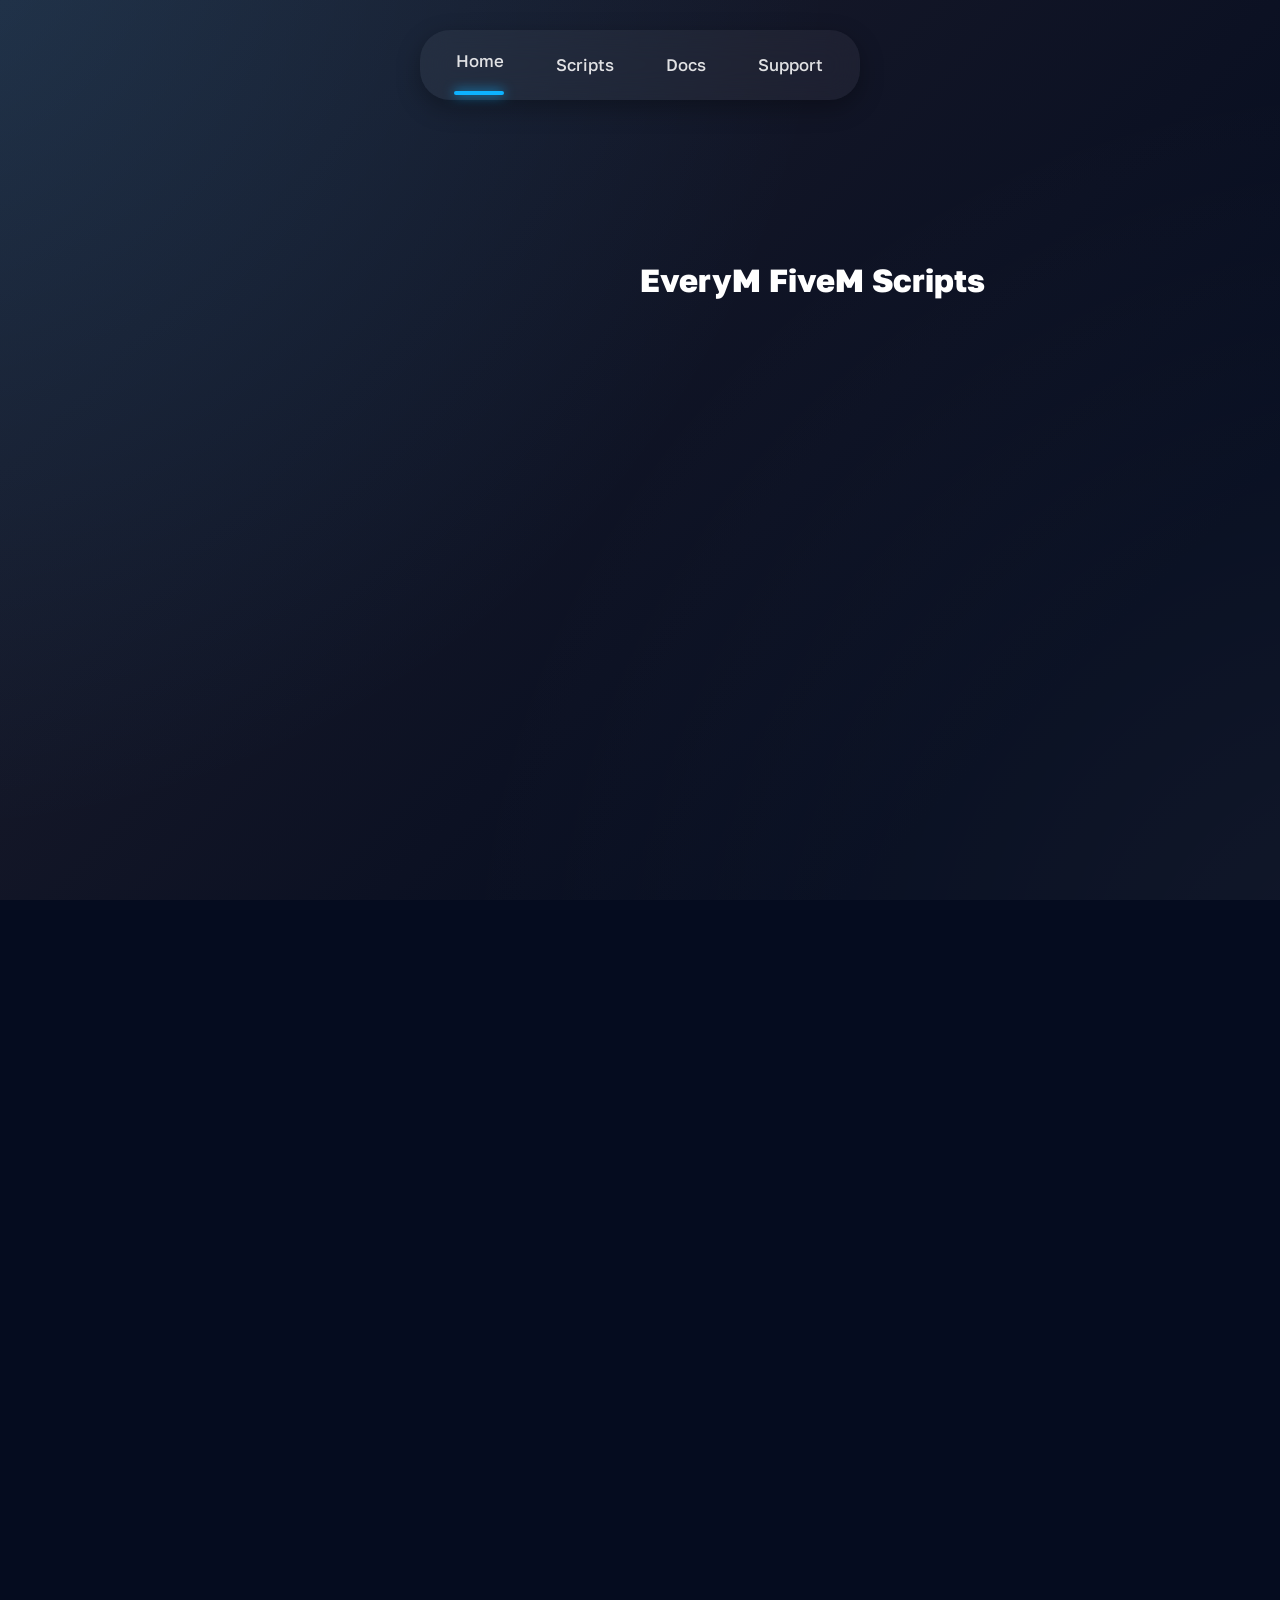
==== index.html @ c4587583 "Add files via upload" ====
<!DOCTYPE html>
<html lang="en">
<head>
  <meta charset="utf-8">
  <meta name="viewport" content="width=device-width,initial-scale=1">
  <title>EveryM | FiveM Scripts</title>
  <link rel="stylesheet" href="style.css">
<link rel="preconnect" href="https://fonts.googleapis.com">
<link rel="preconnect" href="https://fonts.gstatic.com" crossorigin>
<link href="https://fonts.googleapis.com/css2?family=Golos+Text:wght@400..900&display=swap" rel="stylesheet">
</head>
<body>

  <h1 id="text">EveryM FiveM Scripts</h1>
<div id="headerbar">
    <a id="home" class="headerbtns" href="index.html">Home</a>
    <a id="scripts" class="headerbtns" href="scripts.html">Scripts</a>
    <a id="docs" class="headerbtns" href="docs.html">Docs</a>
    <a id="support" class="headerbtns" href="support.html">Support</a>
    <div id="underlines">
            <div id="homeline"></div>
            <div id="scriptsline"></div>
            <div id="docsline"></div>
            <div id="supportline"></div>
    </div>
</div>
<div id="background"></div>
<a id="homebtn" src="1 1.png" href="index.html"></a>


  <script src="script.js" defer></script>
</body>
</html>
---- style.css ----
html, body {
  height: auto;
  min-height: 100%;
  width: 100%;
  overflow-x: hidden;
}

body {
  margin: 0;
  font-family: "Golos Text", sans-serif;
  background: #050c1f;
  background-size: cover;
  background-position: center;
  background-attachment: scroll; 
  color: var(--text);
  padding: 0px;
  box-sizing: border-box;
}
body::-webkit-scrollbar {
  width: 0px;
  background: transparent;
}
#headerbar {
  position: absolute;
  top: 30px;
  left: 50%;
  transform: translateX(-50%);
  display: flex;
  align-items: center;
  gap: 20px;
  padding: 10px 20px;
  background: rgba(255, 255, 255, 0.05);
  border-radius: 30px;
  backdrop-filter: blur(15px);
  box-shadow: 0 8px 24px rgba(0,0,0,0.3);
  height: 50px;
  max-width: 400px;
  z-index: 1;
}

.headerbtns {
  padding: 6px 16px;
  color: #ffffffdd;
  font-weight: 500;
  font-size: 1.05rem;
  border-radius: 20px;
  text-decoration: none;
  transition: 0.25s;
  position: relative;
}

.headerbtns:hover {
  color: #fff;
  background: rgba(255, 255, 255, 0.1);
  transform: translateY(-2px);
}

.headerbtns.active:hover {
  color: #fff;
  font-weight: 600;
}
#text {
  position: absolute;
  top: 240px;
  left: 50%;
  color: white;
  font-size: 2rem;
  font-weight: 800;
}
html {
  scroll-behavior: smooth;
}
.fade-section {
  opacity: 0;
  transform: translateY(50px);
}
#homebtn {
  position: absolute;
  top: 2400px;
  left: 24px;
  width: 70px;
  border-radius: 25px;
  height: 70px;
  background-repeat: no-repeat;
  background-size: contain;
  background-position: center;
  cursor: pointer;
}
#scriptstxt {
  position: absolute;
  top: 120px;
  left: 50%;
  transform: translateX(-50%);
  color: white;
  font-size: 5.5rem;
  font-weight: 450;
  text-shadow: 0 0 6px rgba(255, 255, 255, 1);
  text-align: center;
}
#scriptsdsc {
  position: absolute;
  top: 270px;
  width: 650px;
  left: 50%;
  transform: translateX(-50%);
  color: white;
  font-size: 2.5rem;
  font-weight: 300;
  text-shadow: 0 0 4px rgba(255, 255, 255, 0.8);
  text-align: center;
}
#background {
  position: fixed;
  top: 0;
  left: 0;
  width: 100vw;
  height: 100vh;
  background: linear-gradient(135deg, #1f1f2e, #050c1f 80%);
  overflow: hidden;
  z-index: -10;
}

#background::before {
  content: "";
  position: absolute;
  top: -100px;
  left: -100px;
  width: 120%;
  height: 120%;
  background: radial-gradient(circle at top left, rgba(40, 180, 255, 0.15), transparent 50%);
}

#background::after {
  content: "";
  position: absolute;
  bottom: -100px;
  right: -100px;
  width: 120%;
  height: 120%;
  background: radial-gradient(circle at bottom right, rgba(255, 255, 255, 0.05), transparent 50%);
}
.scriptsearch {
  width: 400px;
  min-height: 32px;
  padding: 14px 0px 7px 16px;
  border: 2px solid #3287e9;
  border-radius: 60px;
  outline: none;
  color: rgb(43, 128, 255);
  font-size: 1.2rem;
  font-weight: 500;
  position: absolute;
  left: 50%;
  top: 420px;
  transform: translateX(-50%);
  transition: 0.3s;
  text-shadow: 0 0 6px rgba(0, 76, 216, 0.4);
  white-space: nowrap;
}
.scriptsearch:empty:before {
  content: "Search Scripts";
  color: rgb(43, 128, 255);
}
.scriptsearch:focus {
  outline: none;
  border-color: #3287e9;
  color: rgb(43, 128, 255);
  text-shadow: 0 0 6px rgba(56, 136, 255, 0.9);
    box-shadow: 0 0 12px rgb(0, 89, 255),
  inset 0 0 10px rgba(0, 89, 255, 0.8);
}
#supporttxt {
  position: absolute;
  top: 120px;
  left: 50%;
  transform: translateX(-50%);
  color: white;
  font-size: 5.5rem;
  font-weight: 500;
  text-shadow: 0 0 6px rgba(255, 255, 255, 1);
  text-align: center;
}
#homeline {
  position: absolute;
  bottom: 5px;
  left: 34px;
  width: 50px;
  height: 4px;
  background: #0db2ff;
  box-shadow: 0 0 12px #0db2ff;
  border-radius: 4px;
  transition: 0.3s;
  opacity: 0;
}
#scriptsline {
  position: absolute;
  bottom: 5px;
  left: 136px;
  width: 58px;
  height: 4px;
  background: #0db2ff;
  box-shadow: 0 0 12px #0db2ff;
  border-radius: 4px;
  transition: 0.3s;
  opacity: 0;
}
#docsline {
  position: absolute;
  bottom: 5px;
  left: 241px;
  width: 50px;
  height: 4px;
  background: #0db2ff;
  box-shadow: 0 0 12px #0db2ff;
  border-radius: 4px;
  transition: 0.3s;
  opacity: 0;
}
#supportline {
  position: absolute;
  bottom: 5px;
  left: 338px;
  width: 65px;
  height: 4px;
  background: #0db2ff;
  box-shadow: 0 0 12px #0db2ff;
  border-radius: 4px;
  transition: 0.3s;
  opacity: 0;
}
#underlines div.active {
  opacity: 1;
}
#supportdsc {
  position: absolute;
  top: 270px;
  width: 650px;
  left: 50%;
  transform: translateX(-50%);
  color: white;
  font-size: 2.5rem;
  font-weight: 460;
  text-shadow: 0 0 4px rgba(255, 255, 255, 0.8);
  text-align: center;
}

#discord-float-container {
  position: absolute;
  top: 0;
  left: 0;
  width: 100vw;
  height: 100vh;
  pointer-events: none;
  overflow: hidden;
  z-index: -4;
}

.discord-logo {
  position: absolute;
  width: 50px;
  height: 50px;
  background: url('dclogo.png') no-repeat center/contain;
  opacity: 0.8;
}

#discordjoin {
  position: absolute;
  top: 430px;
  left: 50%;
  transform: translateX(-50%);
  width: 200px;
  height: 90px;
  border-radius: 30px;
  background-image: url('dclogo.png');
  background-repeat: no-repeat;
  background-size: 40%;
  background-position: 12px 6px;
  background-color: rgba(255, 255, 255, 0.05);
  backdrop-filter: blur(6px);
  cursor: pointer;
  transition: 0.23s;
}

#discordjoin:hover {
  background-color: rgba(255, 255, 255, 0.065);
  box-shadow: 0 8px 24px rgba(0,0,0,0.3);
  transform: translateY(-2px) translateX(-50%);
}
#dcjoinbtn {
  position: absolute;
  top: 45px;
  left: 133px;
  transform: translate(-50%, -50%);
  color: white;
  text-shadow: 0 0 2px white;
  font-size: 1.52rem;
  font-weight: 600;
  text-align: center;
}
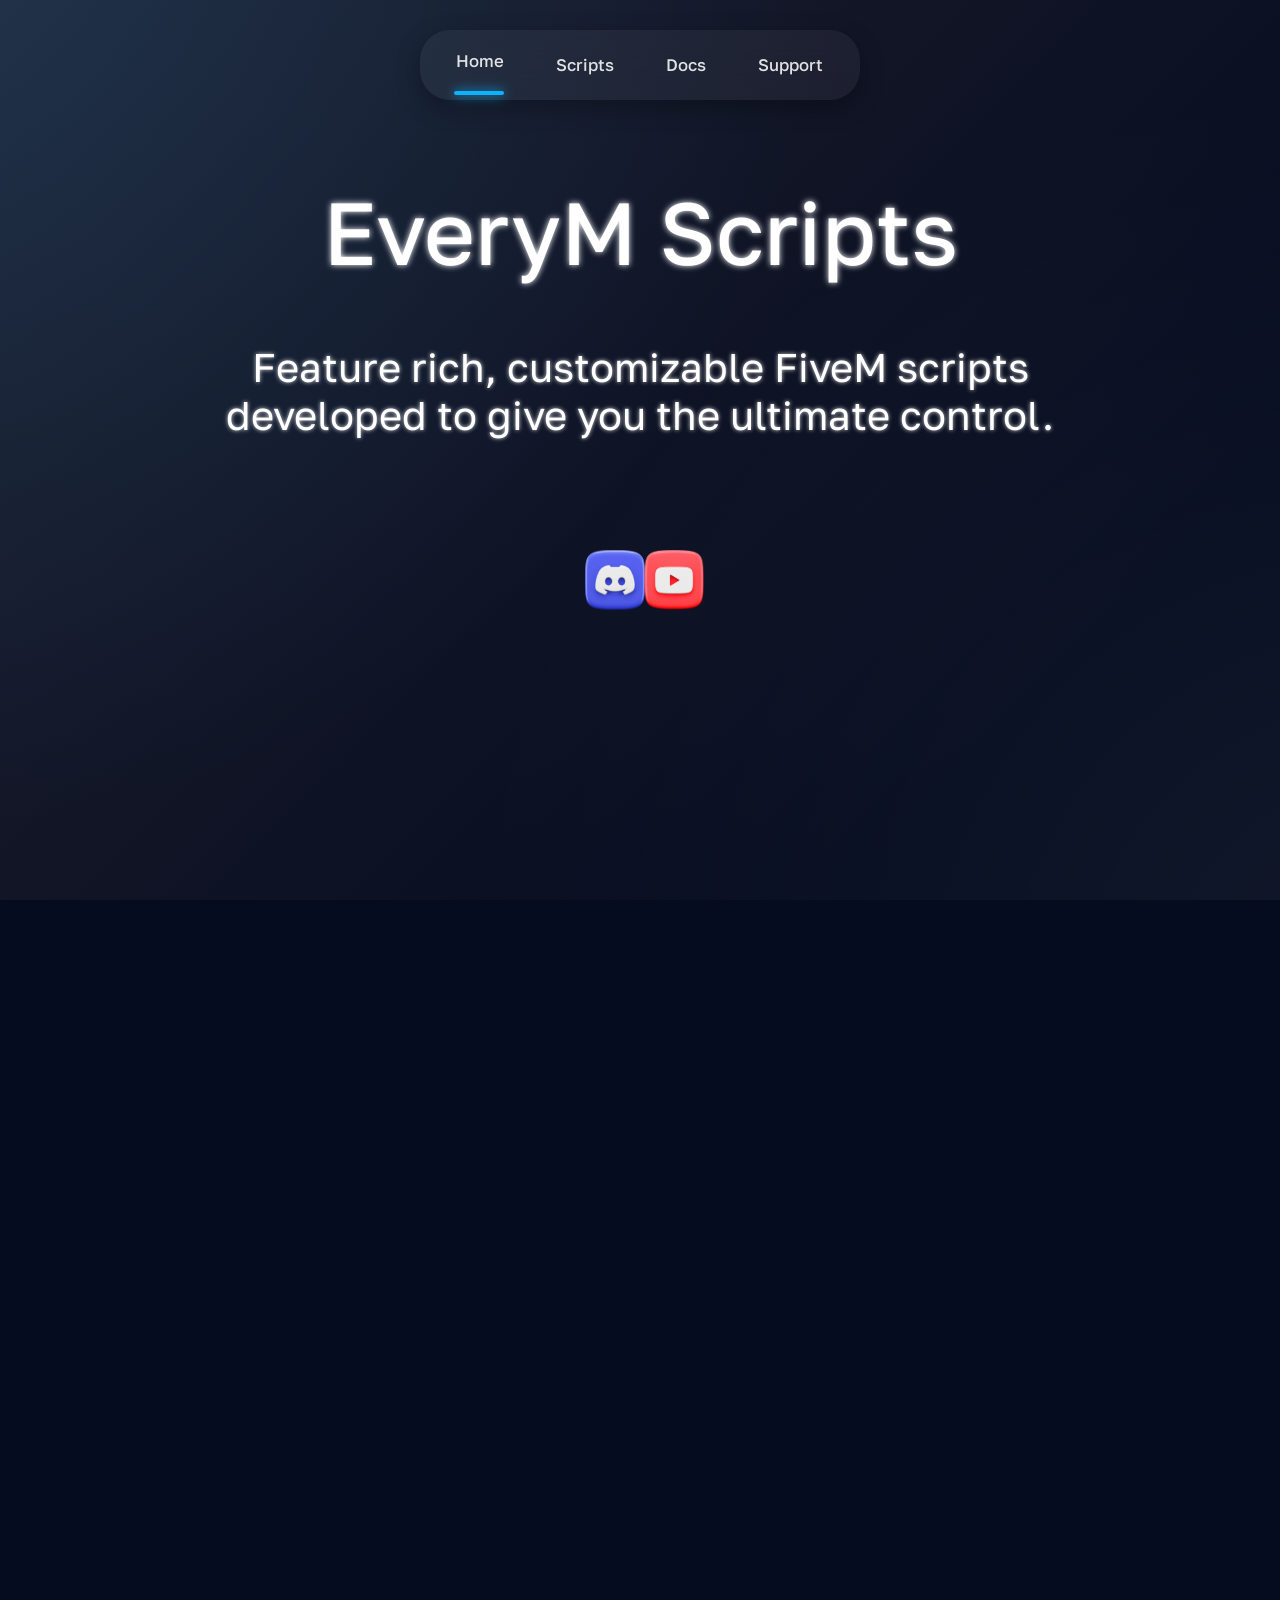
==== commit 506adc5e: "Add files via upload" ====
--- a/index.html
+++ b/index.html
@@ -8,10 +8,12 @@
 <link rel="preconnect" href="https://fonts.googleapis.com">
 <link rel="preconnect" href="https://fonts.gstatic.com" crossorigin>
 <link href="https://fonts.googleapis.com/css2?family=Golos+Text:wght@400..900&display=swap" rel="stylesheet">
+    <link rel="icon" href="favicon.png" type="image/x-icon">
 </head>
 <body>
 
-  <h1 id="text">EveryM FiveM Scripts</h1>
+  <h1 id="text">EveryM Scripts</h1>
+  <h2 id="dsc">Feature rich, customizable FiveM scripts developed to give you the ultimate control.</h2>
 <div id="headerbar">
     <a id="home" class="headerbtns" href="index.html">Home</a>
     <a id="scripts" class="headerbtns" href="scripts.html">Scripts</a>
@@ -24,9 +26,13 @@
             <div id="supportline"></div>
     </div>
 </div>
+<div class="join" id="dcjoin"></div>
+<div class="join" id="ytjoin"></div>
 <div id="background"></div>
 <a id="homebtn" src="1 1.png" href="index.html"></a>
-
+<div id="footer">
+  
+</div>
 
   <script src="script.js" defer></script>
 </body>
--- a/style.css
+++ b/style.css
@@ -1,5 +1,5 @@
 html, body {
-  height: auto;
+  height: 100%;
   min-height: 100%;
   width: 100%;
   overflow-x: hidden;
@@ -13,7 +13,11 @@
   background-position: center;
   background-attachment: scroll; 
   color: var(--text);
+  min-height: 100%;
+  display: flex;
+  flex-direction: column;
   padding: 0px;
+  cursor: default;  
   box-sizing: border-box;
 }
 body::-webkit-scrollbar {
@@ -21,7 +25,7 @@
   background: transparent;
 }
 #headerbar {
-  position: absolute;
+  position: fixed;
   top: 30px;
   left: 50%;
   transform: translateX(-50%);
@@ -35,11 +39,11 @@
   box-shadow: 0 8px 24px rgba(0,0,0,0.3);
   height: 50px;
   max-width: 400px;
-  z-index: 1;
+  z-index: 100;
 }
 
 .headerbtns {
-  padding: 6px 16px;
+  padding: 10px 16px;
   color: #ffffffdd;
   font-weight: 500;
   font-size: 1.05rem;
@@ -61,11 +65,14 @@
 }
 #text {
   position: absolute;
-  top: 240px;
-  left: 50%;
+  top: 120px;
+  left: 50%;
+  transform: translateX(-50%);
   color: white;
-  font-size: 2rem;
-  font-weight: 800;
+  font-size: 5.5rem;
+  font-weight: 450;
+  text-shadow: 0 0 6px rgba(255, 255, 255, 1);
+  text-align: center;
 }
 html {
   scroll-behavior: smooth;
@@ -86,27 +93,16 @@
   background-position: center;
   cursor: pointer;
 }
-#scriptstxt {
-  position: absolute;
-  top: 120px;
-  left: 50%;
-  transform: translateX(-50%);
-  color: white;
-  font-size: 5.5rem;
-  font-weight: 450;
-  text-shadow: 0 0 6px rgba(255, 255, 255, 1);
-  text-align: center;
-}
 #scriptsdsc {
   position: absolute;
-  top: 270px;
+  top: 220px;
   width: 650px;
   left: 50%;
   transform: translateX(-50%);
-  color: white;
+  color: rgb(187, 233, 255);
   font-size: 2.5rem;
   font-weight: 300;
-  text-shadow: 0 0 4px rgba(255, 255, 255, 0.8);
+  text-shadow: 0 0 4px rgb(139, 218, 255);
   text-align: center;
 }
 #background {
@@ -143,31 +139,33 @@
   width: 400px;
   min-height: 32px;
   padding: 14px 0px 7px 16px;
-  border: 2px solid #3287e9;
+  border: 2px solid #4689d6;
   border-radius: 60px;
   outline: none;
-  color: rgb(43, 128, 255);
+  color: #4689d6;
   font-size: 1.2rem;
   font-weight: 500;
   position: absolute;
   left: 50%;
-  top: 420px;
+  top: 520px;
   transform: translateX(-50%);
   transition: 0.3s;
   text-shadow: 0 0 6px rgba(0, 76, 216, 0.4);
   white-space: nowrap;
+  z-index: 2;
+  cursor: text;
 }
 .scriptsearch:empty:before {
   content: "Search Scripts";
-  color: rgb(43, 128, 255);
+  color: #4689d6;
 }
 .scriptsearch:focus {
   outline: none;
-  border-color: #3287e9;
-  color: rgb(43, 128, 255);
-  text-shadow: 0 0 6px rgba(56, 136, 255, 0.9);
-    box-shadow: 0 0 12px rgb(0, 89, 255),
-  inset 0 0 10px rgba(0, 89, 255, 0.8);
+  border-color: #4689d6;
+  color: #4689d6;
+  text-shadow: 0 0 6px #2c84e9;
+    box-shadow: 0 0 12px #1884ff,
+  inset 0 0 10px #2182f0;
 }
 #supporttxt {
   position: absolute;
@@ -296,4 +294,182 @@
   font-size: 1.52rem;
   font-weight: 600;
   text-align: center;
-}+}
+#dsc { 
+  position: absolute;
+  top: 310px;
+  width: 950px;
+  left: 50%;
+  transform: translateX(-50%);
+  color: white;
+  font-size: 2.5rem;
+  font-weight: 300;
+  text-shadow: 0 0 4px rgba(255, 255, 255, 0.8);
+  text-align: center;
+}
+#scriptscontainer {
+  position: absolute;
+  top: 500px;
+  height: 850px;
+  left: 50%;
+  transform: translateX(-50%);
+  width: 1600px;
+  display: block;
+  gap: 20px;
+  backdrop-filter: blur(15px);
+  z-index: 1;
+  background-color: rgba(12, 12, 12, 0.4);
+  border-radius: 55px;
+  justify-content: center;
+}
+#filterbox {
+  position: absolute;
+  top: 0;
+  left: 200px;
+  transform: translateX(-50%);
+  width: 360px;
+  height: 850px;
+  background: rgba(5, 21, 51, 0.1);
+  border-radius: 55px 0 0 55px;
+  backdrop-filter: blur(15px);
+  display: flex;
+  flex-wrap: wrap;
+  align-items: flex-start;
+  pointer-events: none;
+  z-index: 2;
+  justify-content: center;
+  padding: 20px;
+  column-gap: 10px;
+  row-gap: 0px;
+}
+.filteroption {
+  display: inline-block;
+  margin: 5px 5px; 
+  padding: 10px 18px;
+  border: 2px solid #4689d6;
+  border-radius: 25px;
+  background: rgba(255, 255, 255, 0.02);
+  font-size: 1rem;
+  color: #4689d6;
+  text-shadow: 0 0 4px rgba(0, 76, 216, 0.35);
+  transition: 0.2s;
+  pointer-events: auto;
+  cursor: pointer !important;
+  z-index: 5000;
+}
+.filteroption.active {
+  background-color: #2c84e9;
+  color:white;
+  border: 2px solid rgba(255, 255, 255, 0.548);
+  box-shadow: 0 0 12px #b9daff,
+}
+.filteroption.active:hover {
+  border-color: #a2daff;
+  color: #a2daff;
+  text-shadow: 0 0 6px a2daff;
+  box-shadow: 0 0 12px #a2daff,
+    inset 0 0 10px #a2daff;
+}
+.filteroption:hover {
+  border-color: #2c84e9;
+  color: #2c84e9;
+  text-shadow: 0 0 6px #2c84e9;
+  box-shadow: 0 0 12px #1884ff,
+    inset 0 0 10px #2182f0;
+    cursor: default;
+}
+#filtertitle {
+  width: 100px;
+  color: #4689d6;
+  font-size: 1.9rem;
+  font-weight: 600;
+  margin-bottom: 10px;
+  position: relative;
+  left: -95px;
+  top: 10px;
+}
+#categorytitle {
+  width: 100%;
+  color: #4689d6;
+  font-size: 1.5rem;
+  font-weight: 600;
+  margin-bottom: 10px;
+  position: relative;
+  left: 35px;
+  top: -130px;
+}
+#categorybox {
+  width: 1100px;
+  height: 160px;
+  background: transparent;
+  border-radius: 0;
+  padding: 30px;
+  position: relative;
+  top: -340px;
+  overflow-y: hidden;
+  z-index: 10;
+  pointer-events: auto;
+}
+#everymmenu {
+  position: absolute;
+  top: 130px;
+  left: 600px;
+  transform: translateX(-50%);
+  width: 300px;
+  height: 300px;
+  background: rgba(6, 7, 24, 0.329);
+  border-radius: 40px;
+  backdrop-filter: blur(15px);
+  cursor: pointer;
+  transition: 0.2s;
+}
+#everymmenu:hover {
+  transform: translateY(-4px) translateX(-50%);
+}
+#everymmenuimg {
+  position: absolute;
+  top: 50%;
+  left: 50%;
+  transform: translate(-50%, -50%);
+  width: 180px;
+  border-radius: 25px;
+  height: 180px;
+  background: url('1 1.png') no-repeat center/contain;
+}
+.join {
+  position: absolute;
+  width: 60px;
+  height: 60px;
+  border-radius: 15px;
+  background-repeat: no-repeat;
+  background-size: contain;
+  background-position: center;
+  background: transparent;
+  top: 400px;
+  cursor: pointer;
+  transition: 0.2s;
+}
+#dcjoin {
+  position: absolute;
+  top: 550px;
+  left: 45.7%;
+  background-image: url('dclogo.png');
+  background-repeat: no-repeat;
+  background-size: 135%;
+  background-position: center;
+}
+
+#ytjoin {
+  position: absolute;
+  top: 550px;
+  left: 50.3%;
+  background-image: url('ytlogo.png');
+  background-repeat: no-repeat;
+  background-size: 135%;
+  background-position: center;
+}
+
+#dcjoin:hover, #ytjoin:hover {
+   transform: translateY(-4px);
+}
+
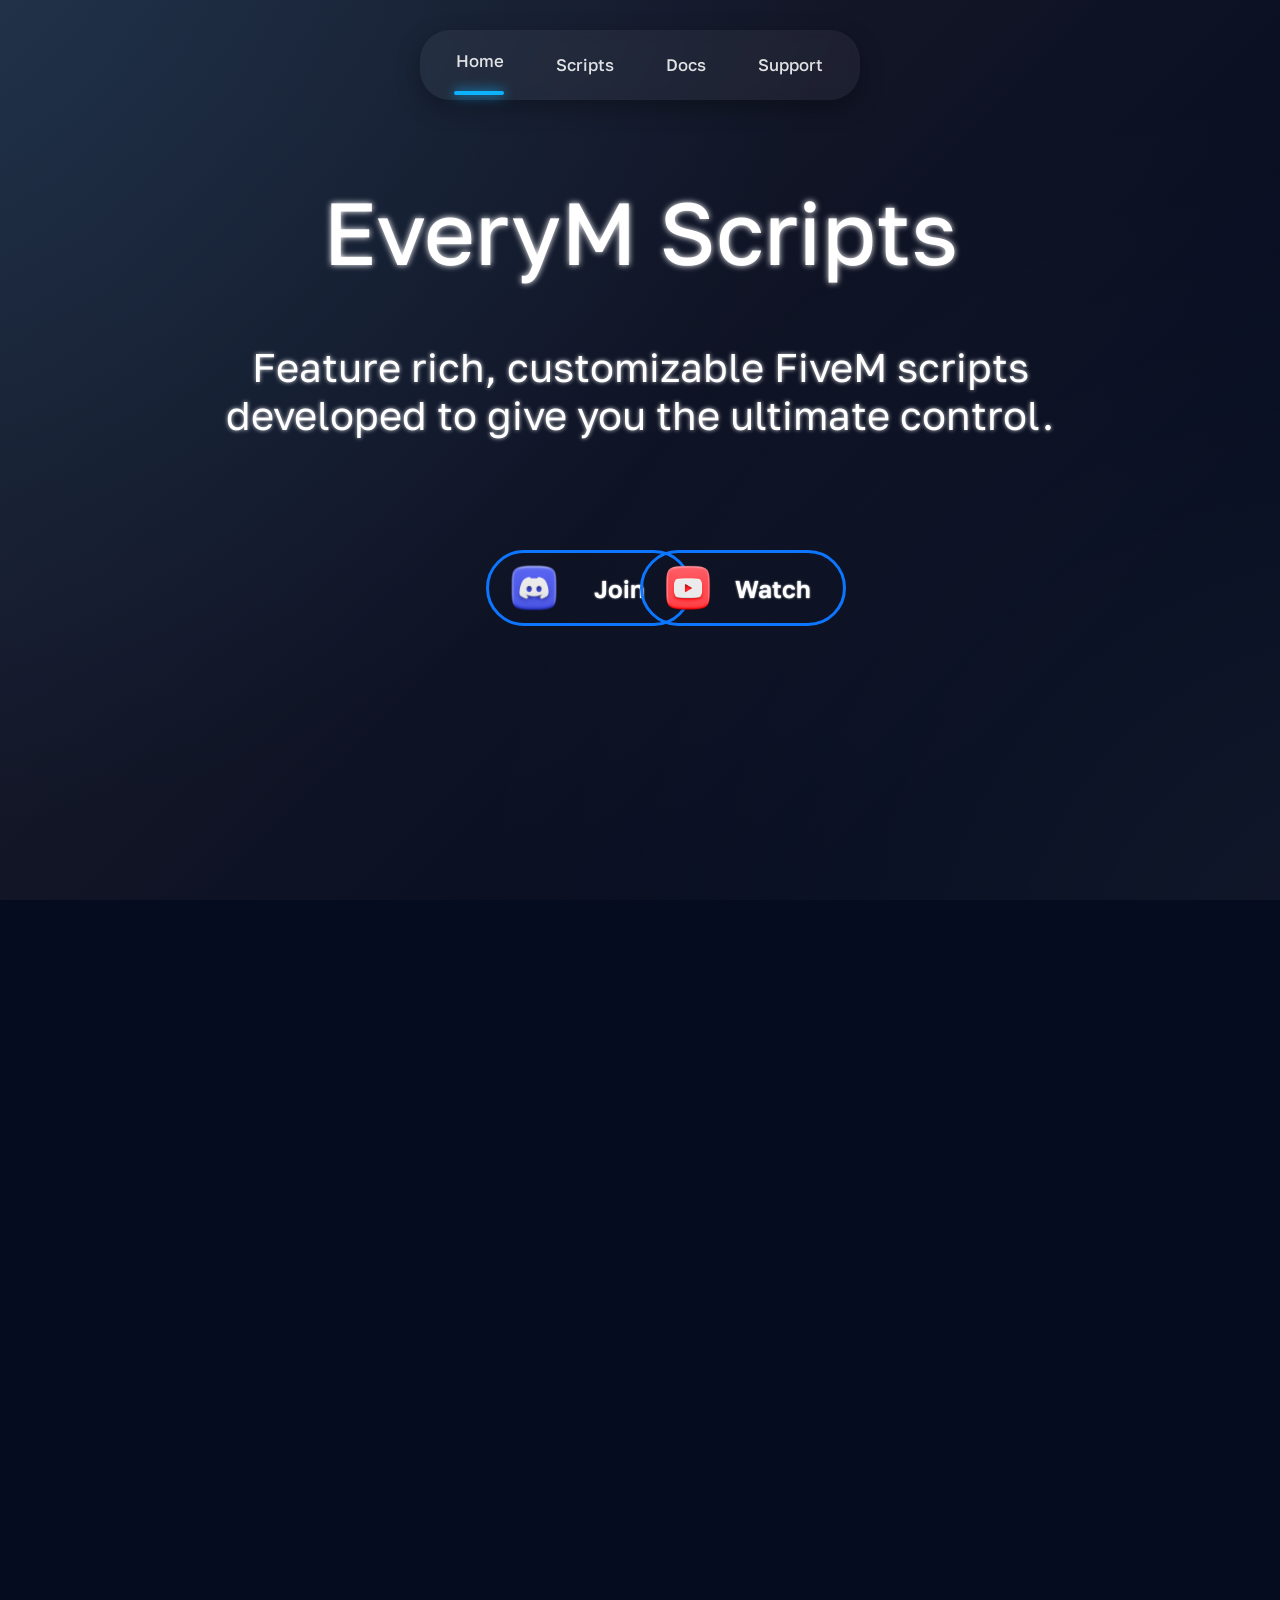
==== commit f0496eab: "Add files via upload" ====
--- a/index.html
+++ b/index.html
@@ -11,6 +11,7 @@
     <link rel="icon" href="favicon.png" type="image/x-icon">
 </head>
 <body>
+
 
   <h1 id="text">EveryM Scripts</h1>
   <h2 id="dsc">Feature rich, customizable FiveM scripts developed to give you the ultimate control.</h2>
@@ -26,13 +27,17 @@
             <div id="supportline"></div>
     </div>
 </div>
-<div class="join" id="dcjoin"></div>
-<div class="join" id="ytjoin"></div>
+<div id="dcjoin">
+  <div id="dclogo"></div>
+  <span id="dcspan">Join</span>
+</div>
+<div id="ytjoin">
+  <div id="ytlogo"></div>
+  <span id="ytspan">Watch</span>
+</div>
 <div id="background"></div>
 <a id="homebtn" src="1 1.png" href="index.html"></a>
-<div id="footer">
-  
-</div>
+
 
   <script src="script.js" defer></script>
 </body>
--- a/style.css
+++ b/style.css
@@ -2,6 +2,7 @@
   height: 100%;
   min-height: 100%;
   width: 100%;
+  overflow-y: scroll;
   overflow-x: hidden;
 }
 
@@ -13,6 +14,8 @@
   background-position: center;
   background-attachment: scroll; 
   color: var(--text);
+  overflow-x: hidden;
+  overflow-y: scroll;
   min-height: 100%;
   display: flex;
   flex-direction: column;
@@ -20,10 +23,7 @@
   cursor: default;  
   box-sizing: border-box;
 }
-body::-webkit-scrollbar {
-  width: 0px;
-  background: transparent;
-}
+
 #headerbar {
   position: fixed;
   top: 30px;
@@ -35,13 +35,13 @@
   padding: 10px 20px;
   background: rgba(255, 255, 255, 0.05);
   border-radius: 30px;
-  backdrop-filter: blur(15px);
+
   box-shadow: 0 8px 24px rgba(0,0,0,0.3);
   height: 50px;
   max-width: 400px;
+  backdrop-filter: url(#displacementFileter) blur(6px);
   z-index: 100;
 }
-
 .headerbtns {
   padding: 10px 16px;
   color: #ffffffdd;
@@ -436,40 +436,101 @@
   height: 180px;
   background: url('1 1.png') no-repeat center/contain;
 }
-.join {
-  position: absolute;
+
+#dcjoin {
+  position: absolute;
+  top: 550px;
+  left: 38%;
+  width: 200px;
+  height: 70px;
+  background-color: black;
+  background-position: center;
+  border-radius: 100px;
+  transition: 0.23s;
+  border: 3px solid #0d76ff;
+  background-color: transparent;
+  box-shadow: 0 0 10px #0d76ff00, inset 0 0 10px #0d76ff00;
+  cursor: pointer;
+}
+#dclogo {
   width: 60px;
   height: 60px;
-  border-radius: 15px;
-  background-repeat: no-repeat;
-  background-size: contain;
+  position: absolute;
+  top: 5px;
+  left: 15px;
+  background: url('dclogo.png') no-repeat center/contain;
+}
+#dcspan {
+  position: absolute;
+  top: 50%;
+  left: 130px;
+  transform: translate(-50%, -50%);
+  color: white;
+  text-shadow: 0 0 2px white;
+  font-size: 1.52rem;
+  font-weight: 600;
+  text-align: center;
+}
+
+#ytjoin {
+  position: absolute;
+  top: 550px;
+  left: 50%;
+  width: 200px;
+  height: 70px;
+  background-color: black;
   background-position: center;
+  cursor: pointer;
+  border-radius: 100px;
+  transition: 0.23s;
+  border: 3px solid #0d76ff;
+  background-color: transparent;
+  box-shadow: 0 0 10px #0d76ff00, inset 0 0 10px #0d76ff00;
+}
+#ytlogo {
+  width: 60px;
+  height: 60px;
+  position: absolute;
+  top: 5px;
+  left: 15px;
+  background: url('ytlogo.png') no-repeat center/contain;
+}
+#ytspan {
+  position: absolute;
+  top: 50%;
+  left: 130px;
+  transform: translate(-50%, -50%);
+  color: white;
+  text-shadow: 0 0 2px white;
+  font-size: 1.52rem;
+  font-weight: 600;
+  text-align: center;
+}
+#dcjoin:hover, #ytjoin:hover {
+   background-color: rgba(18, 22, 68, 0.4);
+   box-shadow: 0 0 10px #0d76ff, inset 0 0 10px #0d76ff;
+}
+
+
+::-webkit-scrollbar {
+  width: 12px;
+  transition: 0.2s;
+}
+
+::-webkit-scrollbar-thumb {
+  background-color: #3275f1;
+  border-radius: 6px;
+  border: 3px solid transparent;
+  transition: 0.2s;
+}
+
+::-webkit-scrollbar-thumb:hover {
+  background-color: #2558b8;
+  transition: 0.2s;
+}
+
+::-webkit-scrollbar-track {
   background: transparent;
-  top: 400px;
-  cursor: pointer;
   transition: 0.2s;
-}
-#dcjoin {
-  position: absolute;
-  top: 550px;
-  left: 45.7%;
-  background-image: url('dclogo.png');
-  background-repeat: no-repeat;
-  background-size: 135%;
-  background-position: center;
-}
-
-#ytjoin {
-  position: absolute;
-  top: 550px;
-  left: 50.3%;
-  background-image: url('ytlogo.png');
-  background-repeat: no-repeat;
-  background-size: 135%;
-  background-position: center;
-}
-
-#dcjoin:hover, #ytjoin:hover {
-   transform: translateY(-4px);
-}
-
+  border-radius: 60px;
+}
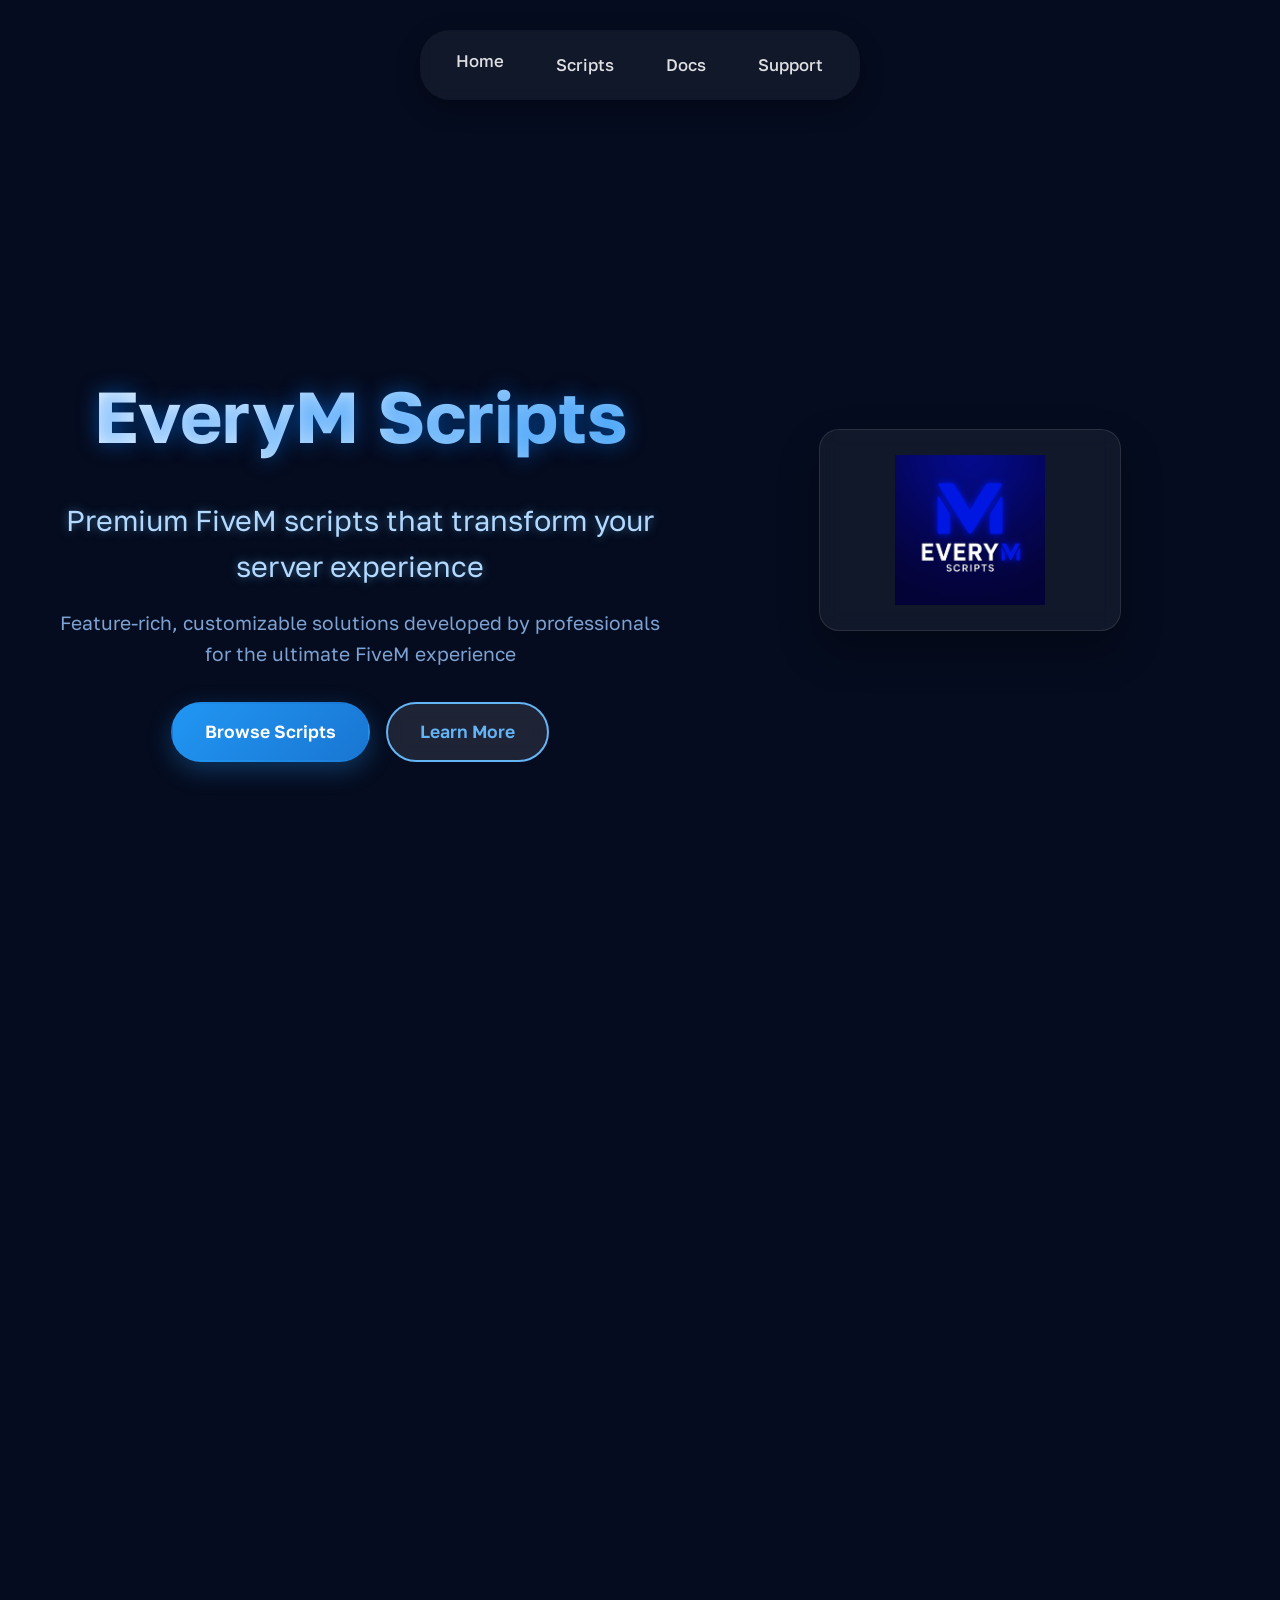
==== commit 3e36c7ec: "Add files via upload" ====
--- a/index.html
+++ b/index.html
@@ -3,41 +3,247 @@
 <head>
   <meta charset="utf-8">
   <meta name="viewport" content="width=device-width,initial-scale=1">
-  <title>EveryM | FiveM Scripts</title>
+  <title>EveryM | Premium FiveM Scripts</title>
+  <meta name="description" content="Premium FiveM scripts and resources for your server. Feature-rich, customizable, and professional solutions.">
   <link rel="stylesheet" href="style.css">
-<link rel="preconnect" href="https://fonts.googleapis.com">
-<link rel="preconnect" href="https://fonts.gstatic.com" crossorigin>
-<link href="https://fonts.googleapis.com/css2?family=Golos+Text:wght@400..900&display=swap" rel="stylesheet">
-    <link rel="icon" href="favicon.png" type="image/x-icon">
+  <link rel="preconnect" href="https://fonts.googleapis.com">
+  <link rel="preconnect" href="https://fonts.gstatic.com" crossorigin>
+  <link href="https://fonts.googleapis.com/css2?family=Golos+Text:wght@400..900&display=swap" rel="stylesheet">
+  <link rel="icon" href="favicon.png" type="image/x-icon">
 </head>
 <body>
 
-
-  <h1 id="text">EveryM Scripts</h1>
-  <h2 id="dsc">Feature rich, customizable FiveM scripts developed to give you the ultimate control.</h2>
+<div id="background"></div>
+
+<!-- Scroll Progress Bar -->
+<div class="scroll-progress" id="scrollProgress"></div>
+
+<!-- Navigation -->
 <div id="headerbar">
     <a id="home" class="headerbtns" href="index.html">Home</a>
     <a id="scripts" class="headerbtns" href="scripts.html">Scripts</a>
     <a id="docs" class="headerbtns" href="docs.html">Docs</a>
     <a id="support" class="headerbtns" href="support.html">Support</a>
     <div id="underlines">
-            <div id="homeline"></div>
-            <div id="scriptsline"></div>
-            <div id="docsline"></div>
-            <div id="supportline"></div>
+        <div id="homeline"></div>
+        <div id="scriptsline"></div>
+        <div id="docsline"></div>
+        <div id="supportline"></div>
     </div>
 </div>
-<div id="dcjoin">
-  <div id="dclogo"></div>
-  <span id="dcspan">Join</span>
-</div>
-<div id="ytjoin">
-  <div id="ytlogo"></div>
-  <span id="ytspan">Watch</span>
-</div>
-<div id="background"></div>
-<a id="homebtn" src="1 1.png" href="index.html"></a>
-
+
+<!-- Hero Section -->
+<section class="hero">
+  <div class="hero-content">
+    <h1 id="text">EveryM Scripts</h1>
+    <h2 id="dsc">Premium FiveM scripts that transform your server experience</h2>
+    <p id="hero-subtitle">Feature-rich, customizable solutions developed by professionals for the ultimate FiveM experience</p>
+    <div class="hero-buttons">
+      <a href="scripts.html" class="btn-primary">Browse Scripts</a>
+      <a href="#features" class="btn-secondary">Learn More</a>
+    </div>
+  </div>
+  <div class="hero-visual">
+    <div class="floating-card">
+      <div class="card-preview"></div>
+    </div>
+  </div>
+</section>
+
+<!-- Stats Section -->
+<section class="stats">
+  <div class="stats-container">
+    <div class="stat-item">
+      <div class="stat-number" data-target="50">0</div>
+      <div class="stat-label">Premium Scripts</div>
+    </div>
+    <div class="stat-item">
+      <div class="stat-number" data-target="1000">0</div>
+      <div class="stat-label">Happy Customers</div>
+    </div>
+    <div class="stat-item">
+      <div class="stat-number" data-target="24">0</div>
+      <div class="stat-label">Hour Support</div>
+    </div>
+    <div class="stat-item">
+      <div class="stat-number" data-target="99">0</div>
+      <div class="stat-label">Satisfaction %</div>
+    </div>
+  </div>
+</section>
+
+<!-- Features Section -->
+<section id="features" class="features">
+  <div class="container">
+    <h2 class="section-title">Why Choose EveryM Scripts?</h2>
+    <div class="features-grid">
+      <div class="feature-card fade-section">
+        <div class="feature-icon"> bolt</div>
+        <h3>High Performance</h3>
+        <p>Optimized code that ensures smooth gameplay without server lag</p>
+      </div>
+      <div class="feature-card fade-section">
+        <div class="feature-icon"> settings</div>
+        <h3>Fully Customizable</h3>
+        <p>Easy configuration options to match your server's unique style</p>
+      </div>
+      <div class="feature-card fade-section">
+        <div class="feature-icon"> shield</div>
+        <h3>Secure & Reliable</h3>
+        <p>Built with security best practices and thoroughly tested</p>
+      </div>
+      <div class="feature-card fade-section">
+        <div class="feature-icon"> support_agent</div>
+        <h3>24/7 Support</h3>
+        <p>Expert assistance whenever you need help with our scripts</p>
+      </div>
+      <div class="feature-card fade-section">
+        <div class="feature-icon"> update</div>
+        <h3>Regular Updates</h3>
+        <p>Continuous improvements and new features based on feedback</p>
+      </div>
+      <div class="feature-card fade-section">
+        <div class="feature-icon"> group</div>
+        <h3>Community Driven</h3>
+        <p>Built by FiveM enthusiasts who understand your needs</p>
+      </div>
+    </div>
+  </div>
+</section>
+
+<!-- Popular Scripts Section -->
+<section class="popular-scripts">
+  <div class="container">
+    <h2 class="section-title">Featured Scripts</h2>
+    <div class="scripts-preview">
+      <div class="preview-card fade-section">
+        <div class="preview-image"></div>
+        <h3>Advanced Admin Menu</h3>
+        <p>Complete server management with intuitive interface</p>
+        <div class="preview-price">$15.99</div>
+      </div>
+      <div class="preview-card fade-section">
+        <div class="preview-image"></div>
+        <h3>Custom Vehicle System</h3>
+        <p>Enhanced vehicle management and customization</p>
+        <div class="preview-price">$12.99</div>
+      </div>
+      <div class="preview-card fade-section">
+        <div class="preview-image"></div>
+        <h3>Economy Framework</h3>
+        <p>Complete economic system for your server</p>
+        <div class="preview-price">$19.99</div>
+      </div>
+    </div>
+    <div class="text-center">
+      <a href="scripts.html" class="btn-primary">View All Scripts</a>
+    </div>
+  </div>
+</section>
+
+<!-- Testimonials Section -->
+<section class="testimonials">
+  <div class="container">
+    <h2 class="section-title">What Our Customers Say</h2>
+    <div class="testimonials-grid">
+      <div class="testimonial-card fade-section">
+        <div class="testimonial-content">
+          <p>"The best scripts I've ever purchased! Great support and amazing quality."</p>
+        </div>
+        <div class="testimonial-author">
+          <div class="author-avatar"></div>
+          <div class="author-info">
+            <div class="author-name">Alex Johnson</div>
+            <div class="author-server">RP Paradise Server</div>
+          </div>
+        </div>
+      </div>
+      <div class="testimonial-card fade-section">
+        <div class="testimonial-content">
+          <p>"EveryM Scripts transformed our server. The attention to detail is incredible."</p>
+        </div>
+        <div class="testimonial-author">
+          <div class="author-avatar"></div>
+          <div class="author-info">
+            <div class="author-name">Sarah Miller</div>
+            <div class="author-server">LifeLine RP</div>
+          </div>
+        </div>
+      </div>
+      <div class="testimonial-card fade-section">
+        <div class="testimonial-content">
+          <p>"Professional scripts with amazing features. Worth every penny!"</p>
+        </div>
+        <div class="testimonial-author">
+          <div class="author-avatar"></div>
+          <div class="author-info">
+            <div class="author-name">Mike Chen</div>
+            <div class="author-server">Velocity Gaming</div>
+          </div>
+        </div>
+      </div>
+    </div>
+  </div>
+</section>
+
+<!-- CTA Section -->
+<section class="cta">
+  <div class="container">
+    <h2>Ready to Elevate Your FiveM Server?</h2>
+    <p>Join thousands of server owners who trust EveryM Scripts for premium quality</p>
+    <div class="cta-buttons">
+      <a href="scripts.html" class="btn-primary">Browse Scripts</a>
+      <div id="dcjoin" class="btn-secondary">
+        <div id="dclogo"></div>
+        <span id="dcspan">Join Discord</span>
+      </div>
+    </div>
+  </div>
+</section>
+
+<!-- Footer -->
+<footer class="footer">
+  <div class="container">
+    <div class="footer-content">
+      <div class="footer-section">
+        <h3>EveryM Scripts</h3>
+        <p>Premium FiveM scripts and resources for server owners who demand quality.</p>
+      </div>
+      <div class="footer-section">
+        <h4>Quick Links</h4>
+        <ul>
+          <li><a href="scripts.html">All Scripts</a></li>
+          <li><a href="docs.html">Documentation</a></li>
+          <li><a href="support.html">Support</a></li>
+        </ul>
+      </div>
+      <div class="footer-section">
+        <h4>Categories</h4>
+        <ul>
+          <li><a href="scripts.html">Admin Tools</a></li>
+          <li><a href="scripts.html">Vehicle Systems</a></li>
+          <li><a href="scripts.html">UI Enhancements</a></li>
+        </ul>
+      </div>
+      <div class="footer-section">
+        <h4>Connect</h4>
+        <div class="social-links">
+          <div id="dcjoin" class="social-btn">
+            <div id="dclogo"></div>
+            <span>Discord</span>
+          </div>
+          <div id="ytjoin" class="social-btn">
+            <div id="ytlogo"></div>
+            <span>YouTube</span>
+          </div>
+        </div>
+      </div>
+    </div>
+    <div class="footer-bottom">
+      <p>&copy; 2024 EveryM Scripts. All rights reserved.</p>
+    </div>
+  </div>
+</footer>
 
   <script src="script.js" defer></script>
 </body>
--- a/style.css
+++ b/style.css
@@ -4,6 +4,7 @@
   width: 100%;
   overflow-y: scroll;
   overflow-x: hidden;
+  scroll-behavior: smooth;
 }
 
 body {
@@ -13,15 +14,13 @@
   background-size: cover;
   background-position: center;
   background-attachment: scroll; 
-  color: var(--text);
+  color: #ffffff;
   overflow-x: hidden;
   overflow-y: scroll;
   min-height: 100%;
-  display: flex;
-  flex-direction: column;
-  padding: 0px;
   cursor: default;  
   box-sizing: border-box;
+  line-height: 1.6;
 }
 
 #headerbar {
@@ -42,6 +41,7 @@
   backdrop-filter: url(#displacementFileter) blur(6px);
   z-index: 100;
 }
+
 .headerbtns {
   padding: 10px 16px;
   color: #ffffffdd;
@@ -63,454 +63,538 @@
   color: #fff;
   font-weight: 600;
 }
+
 #text {
-  position: absolute;
-  top: 120px;
-  left: 50%;
-  transform: translateX(-50%);
-  color: white;
-  font-size: 5.5rem;
-  font-weight: 450;
-  text-shadow: 0 0 6px rgba(255, 255, 255, 1);
-  text-align: center;
-}
-html {
-  scroll-behavior: smooth;
-}
+  color: white;
+  font-size: 4.5rem;
+  font-weight: 700;
+  text-shadow: 0 0 20px rgba(0, 123, 255, 0.5);
+  text-align: center;
+  margin-bottom: 1rem;
+  background: linear-gradient(135deg, #ffffff, #64b5f6);
+  -webkit-background-clip: text;
+  -webkit-text-fill-color: transparent;
+  background-clip: text;
+}
+
+/* Container */
+.container {
+  max-width: 1200px;
+  margin: 0 auto;
+  padding: 0 20px;
+}
+
+/* Hero Section */
+.hero {
+  min-height: 100vh;
+  display: flex;
+  align-items: center;
+  justify-content: center;
+  position: relative;
+  padding: 80px 20px;
+  gap: 60px;
+}
+
+.hero-content {
+  flex: 1;
+  text-align: center;
+  max-width: 600px;
+}
+
+#hero-subtitle {
+  color: #8bb4e8;
+  font-size: 1.2rem;
+  margin-bottom: 2rem;
+  opacity: 0.9;
+}
+
+.hero-buttons {
+  display: flex;
+  gap: 1rem;
+  justify-content: center;
+  flex-wrap: wrap;
+}
+
+.btn-primary, .btn-secondary {
+  padding: 14px 32px;
+  border-radius: 30px;
+  text-decoration: none;
+  font-weight: 600;
+  font-size: 1.1rem;
+  transition: all 0.3s ease;
+  display: inline-flex;
+  align-items: center;
+  gap: 8px;
+  cursor: pointer;
+  border: 2px solid transparent;
+}
+
+.btn-primary {
+  background: linear-gradient(135deg, #2196f3, #1976d2);
+  color: white;
+  box-shadow: 0 8px 24px rgba(33, 150, 243, 0.3);
+}
+
+.btn-primary:hover {
+  transform: translateY(-2px);
+  box-shadow: 0 12px 32px rgba(33, 150, 243, 0.4);
+  background: linear-gradient(135deg, #1976d2, #1565c0);
+}
+
+.btn-secondary {
+  background: rgba(255, 255, 255, 0.1);
+  color: #64b5f6;
+  border: 2px solid #64b5f6;
+  backdrop-filter: blur(10px);
+}
+
+.btn-secondary:hover {
+  background: rgba(100, 181, 246, 0.2);
+  transform: translateY(-2px);
+  box-shadow: 0 8px 24px rgba(100, 181, 246, 0.3);
+}
+
+.hero-visual {
+  flex: 1;
+  display: flex;
+  justify-content: center;
+  align-items: center;
+  max-width: 500px;
+}
+
+.floating-card {
+  width: 300px;
+  height: 200px;
+  background: rgba(255, 255, 255, 0.05);
+  border-radius: 20px;
+  backdrop-filter: blur(10px);
+  border: 1px solid rgba(255, 255, 255, 0.1);
+  display: flex;
+  align-items: center;
+  justify-content: center;
+  animation: float 6s ease-in-out infinite;
+  box-shadow: 0 20px 40px rgba(0, 0, 0, 0.3);
+}
+
+.card-preview {
+  width: 250px;
+  height: 150px;
+  background: url('1 1.png') no-repeat center/contain;
+  border-radius: 12px;
+}
+
+@keyframes float {
+  0%, 100% { transform: translateY(0px); }
+  50% { transform: translateY(-20px); }
+}
+
+/* Stats Section */
+.stats {
+  padding: 80px 20px;
+  background: rgba(0, 0, 0, 0.3);
+}
+
+.stats-container {
+  max-width: 1000px;
+  margin: 0 auto;
+  display: grid;
+  grid-template-columns: repeat(auto-fit, minmax(200px, 1fr));
+  gap: 40px;
+  text-align: center;
+}
+
+.stat-item {
+  padding: 20px;
+}
+
+.stat-number {
+  font-size: 3rem;
+  font-weight: 700;
+  color: #64b5f6;
+  margin-bottom: 10px;
+  text-shadow: 0 0 20px rgba(100, 181, 246, 0.5);
+}
+
+.stat-label {
+  font-size: 1.1rem;
+  color: #8bb4e8;
+  font-weight: 500;
+}
+
+/* Features Section */
+.features {
+  padding: 100px 20px;
+}
+
+.section-title {
+  text-align: center;
+  font-size: 2.5rem;
+  font-weight: 700;
+  margin-bottom: 3rem;
+  color: white;
+  text-shadow: 0 0 20px rgba(100, 181, 246, 0.3);
+}
+
+.features-grid {
+  display: grid;
+  grid-template-columns: repeat(auto-fit, minmax(300px, 1fr));
+  gap: 30px;
+}
+
+.feature-card {
+  background: rgba(255, 255, 255, 0.05);
+  border-radius: 20px;
+  padding: 30px;
+  text-align: center;
+  backdrop-filter: blur(10px);
+  border: 1px solid rgba(255, 255, 255, 0.1);
+  transition: all 0.3s ease;
+}
+
+.feature-card:hover {
+  transform: translateY(-10px);
+  background: rgba(255, 255, 255, 0.08);
+  box-shadow: 0 20px 40px rgba(0, 0, 0, 0.3);
+}
+
+.feature-icon {
+  font-size: 3rem;
+  margin-bottom: 20px;
+  color: #64b5f6;
+  text-shadow: 0 0 20px rgba(100, 181, 246, 0.5);
+}
+
+.feature-card h3 {
+  font-size: 1.4rem;
+  margin-bottom: 15px;
+  color: white;
+  font-weight: 600;
+}
+
+.feature-card p {
+  color: #8bb4e8;
+  line-height: 1.6;
+}
+
+/* Popular Scripts Section */
+.popular-scripts {
+  padding: 100px 20px;
+  background: rgba(0, 0, 0, 0.2);
+}
+
+.scripts-preview {
+  display: grid;
+  grid-template-columns: repeat(auto-fit, minmax(300px, 1fr));
+  gap: 30px;
+  margin-bottom: 50px;
+}
+
+.preview-card {
+  background: rgba(255, 255, 255, 0.05);
+  border-radius: 20px;
+  padding: 30px;
+  text-align: center;
+  backdrop-filter: blur(10px);
+  border: 1px solid rgba(255, 255, 255, 0.1);
+  transition: all 0.3s ease;
+}
+
+.preview-card:hover {
+  transform: translateY(-10px);
+  background: rgba(255, 255, 255, 0.08);
+  box-shadow: 0 20px 40px rgba(0, 0, 0, 0.3);
+}
+
+.preview-image {
+  width: 100%;
+  height: 150px;
+  background: linear-gradient(135deg, #2196f3, #1976d2);
+  border-radius: 12px;
+  margin-bottom: 20px;
+}
+
+.preview-card h3 {
+  font-size: 1.3rem;
+  margin-bottom: 10px;
+  color: white;
+  font-weight: 600;
+}
+
+.preview-card p {
+  color: #8bb4e8;
+  margin-bottom: 15px;
+}
+
+.preview-price {
+  font-size: 1.5rem;
+  font-weight: 700;
+  color: #64b5f6;
+  text-shadow: 0 0 10px rgba(100, 181, 246, 0.5);
+}
+
+.text-center {
+  text-align: center;
+}
+
+/* Testimonials Section */
+.testimonials {
+  padding: 100px 20px;
+}
+
+.testimonials-grid {
+  display: grid;
+  grid-template-columns: repeat(auto-fit, minmax(350px, 1fr));
+  gap: 30px;
+}
+
+.testimonial-card {
+  background: rgba(255, 255, 255, 0.05);
+  border-radius: 20px;
+  padding: 30px;
+  backdrop-filter: blur(10px);
+  border: 1px solid rgba(255, 255, 255, 0.1);
+  transition: all 0.3s ease;
+}
+
+.testimonial-card:hover {
+  transform: translateY(-5px);
+  background: rgba(255, 255, 255, 0.08);
+}
+
+.testimonial-content {
+  margin-bottom: 20px;
+}
+
+.testimonial-content p {
+  color: #8bb4e8;
+  font-style: italic;
+  font-size: 1.1rem;
+  line-height: 1.6;
+}
+
+.testimonial-author {
+  display: flex;
+  align-items: center;
+  gap: 15px;
+}
+
+.author-avatar {
+  width: 50px;
+  height: 50px;
+  border-radius: 50%;
+  background: linear-gradient(135deg, #2196f3, #1976d2);
+}
+
+.author-name {
+  font-weight: 600;
+  color: white;
+  margin-bottom: 5px;
+}
+
+.author-server {
+  color: #8bb4e8;
+  font-size: 0.9rem;
+}
+
+/* CTA Section */
+.cta {
+  padding: 100px 20px;
+  background: rgba(33, 150, 243, 0.1);
+  text-align: center;
+}
+
+.cta h2 {
+  font-size: 2.5rem;
+  font-weight: 700;
+  margin-bottom: 20px;
+  color: white;
+  text-shadow: 0 0 20px rgba(100, 181, 246, 0.3);
+}
+
+.cta p {
+  font-size: 1.2rem;
+  color: #8bb4e8;
+  margin-bottom: 40px;
+  max-width: 600px;
+  margin-left: auto;
+  margin-right: auto;
+}
+
+.cta-buttons {
+  display: flex;
+  gap: 1rem;
+  justify-content: center;
+  flex-wrap: wrap;
+}
+
+/* Footer */
+.footer {
+  background: rgba(0, 0, 0, 0.5);
+  padding: 60px 20px 20px;
+  border-top: 1px solid rgba(255, 255, 255, 0.1);
+}
+
+.footer-content {
+  display: grid;
+  grid-template-columns: repeat(auto-fit, minmax(250px, 1fr));
+  gap: 40px;
+  margin-bottom: 40px;
+}
+
+.footer-section h3, .footer-section h4 {
+  color: white;
+  margin-bottom: 20px;
+  font-weight: 600;
+}
+
+.footer-section p {
+  color: #8bb4e8;
+  line-height: 1.6;
+}
+
+.footer-section ul {
+  list-style: none;
+  padding: 0;
+}
+
+.footer-section ul li {
+  margin-bottom: 10px;
+}
+
+.footer-section ul li a {
+  color: #8bb4e8;
+  text-decoration: none;
+  transition: color 0.3s ease;
+}
+
+.footer-section ul li a:hover {
+  color: #64b5f6;
+}
+
+.social-links {
+  display: flex;
+  gap: 15px;
+}
+
+.social-btn {
+  display: flex;
+  align-items: center;
+  gap: 8px;
+  padding: 10px 20px;
+  background: rgba(255, 255, 255, 0.05);
+  border-radius: 25px;
+  color: #8bb4e8;
+  text-decoration: none;
+  transition: all 0.3s ease;
+  cursor: pointer;
+}
+
+.social-btn:hover {
+  background: rgba(255, 255, 255, 0.1);
+  color: #64b5f6;
+  transform: translateY(-2px);
+}
+
+.footer-bottom {
+  text-align: center;
+  padding-top: 20px;
+  border-top: 1px solid rgba(255, 255, 255, 0.1);
+}
+
+.footer-bottom p {
+  color: #8bb4e8;
+  margin: 0;
+}
+
 .fade-section {
   opacity: 0;
   transform: translateY(50px);
 }
-#homebtn {
-  position: absolute;
-  top: 2400px;
-  left: 24px;
-  width: 70px;
-  border-radius: 25px;
-  height: 70px;
-  background-repeat: no-repeat;
-  background-size: contain;
-  background-position: center;
-  cursor: pointer;
-}
-#scriptsdsc {
-  position: absolute;
-  top: 220px;
-  width: 650px;
-  left: 50%;
-  transform: translateX(-50%);
-  color: rgb(187, 233, 255);
-  font-size: 2.5rem;
-  font-weight: 300;
-  text-shadow: 0 0 4px rgb(139, 218, 255);
-  text-align: center;
-}
-#background {
-  position: fixed;
+
+#dsc {
+  color: #b3d9ff;
+  font-size: 1.8rem;
+  font-weight: 400;
+  text-shadow: 0 0 10px rgba(100, 181, 246, 0.5);
+  text-align: center;
+  margin-bottom: 1rem;
+}
+
+#scriptscontainer {
+  position: relative;
+  margin: 28px auto 40px;
   top: 0;
-  left: 0;
-  width: 100vw;
-  height: 100vh;
-  background: linear-gradient(135deg, #1f1f2e, #050c1f 80%);
-  overflow: hidden;
-  z-index: -10;
-}
-
-#background::before {
-  content: "";
-  position: absolute;
-  top: -100px;
-  left: -100px;
-  width: 120%;
-  height: 120%;
-  background: radial-gradient(circle at top left, rgba(40, 180, 255, 0.15), transparent 50%);
-}
-
-#background::after {
-  content: "";
-  position: absolute;
-  bottom: -100px;
-  right: -100px;
-  width: 120%;
-  height: 120%;
-  background: radial-gradient(circle at bottom right, rgba(255, 255, 255, 0.05), transparent 50%);
-}
-.scriptsearch {
-  width: 400px;
-  min-height: 32px;
-  padding: 14px 0px 7px 16px;
-  border: 2px solid #4689d6;
-  border-radius: 60px;
-  outline: none;
-  color: #4689d6;
-  font-size: 1.2rem;
-  font-weight: 500;
-  position: absolute;
-  left: 50%;
-  top: 520px;
-  transform: translateX(-50%);
-  transition: 0.3s;
-  text-shadow: 0 0 6px rgba(0, 76, 216, 0.4);
-  white-space: nowrap;
-  z-index: 2;
-  cursor: text;
-}
-.scriptsearch:empty:before {
-  content: "Search Scripts";
-  color: #4689d6;
-}
-.scriptsearch:focus {
-  outline: none;
-  border-color: #4689d6;
-  color: #4689d6;
-  text-shadow: 0 0 6px #2c84e9;
-    box-shadow: 0 0 12px #1884ff,
-  inset 0 0 10px #2182f0;
-}
-#supporttxt {
-  position: absolute;
-  top: 120px;
-  left: 50%;
-  transform: translateX(-50%);
-  color: white;
-  font-size: 5.5rem;
-  font-weight: 500;
-  text-shadow: 0 0 6px rgba(255, 255, 255, 1);
-  text-align: center;
-}
-#homeline {
-  position: absolute;
-  bottom: 5px;
-  left: 34px;
-  width: 50px;
-  height: 4px;
-  background: #0db2ff;
-  box-shadow: 0 0 12px #0db2ff;
-  border-radius: 4px;
-  transition: 0.3s;
-  opacity: 0;
-}
-#scriptsline {
-  position: absolute;
-  bottom: 5px;
-  left: 136px;
-  width: 58px;
-  height: 4px;
-  background: #0db2ff;
-  box-shadow: 0 0 12px #0db2ff;
-  border-radius: 4px;
-  transition: 0.3s;
-  opacity: 0;
-}
-#docsline {
-  position: absolute;
-  bottom: 5px;
-  left: 241px;
-  width: 50px;
-  height: 4px;
-  background: #0db2ff;
-  box-shadow: 0 0 12px #0db2ff;
-  border-radius: 4px;
-  transition: 0.3s;
-  opacity: 0;
-}
-#supportline {
-  position: absolute;
-  bottom: 5px;
-  left: 338px;
-  width: 65px;
-  height: 4px;
-  background: #0db2ff;
-  box-shadow: 0 0 12px #0db2ff;
-  border-radius: 4px;
-  transition: 0.3s;
-  opacity: 0;
-}
-#underlines div.active {
-  opacity: 1;
-}
-#supportdsc {
-  position: absolute;
-  top: 270px;
-  width: 650px;
-  left: 50%;
-  transform: translateX(-50%);
-  color: white;
-  font-size: 2.5rem;
-  font-weight: 460;
-  text-shadow: 0 0 4px rgba(255, 255, 255, 0.8);
-  text-align: center;
-}
-
-#discord-float-container {
-  position: absolute;
-  top: 0;
-  left: 0;
-  width: 100vw;
-  height: 100vh;
-  pointer-events: none;
-  overflow: hidden;
-  z-index: -4;
-}
-
-.discord-logo {
-  position: absolute;
-  width: 50px;
-  height: 50px;
-  background: url('dclogo.png') no-repeat center/contain;
-  opacity: 0.8;
-}
-
-#discordjoin {
-  position: absolute;
-  top: 430px;
-  left: 50%;
-  transform: translateX(-50%);
-  width: 200px;
-  height: 90px;
-  border-radius: 30px;
-  background-image: url('dclogo.png');
-  background-repeat: no-repeat;
-  background-size: 40%;
-  background-position: 12px 6px;
-  background-color: rgba(255, 255, 255, 0.05);
-  backdrop-filter: blur(6px);
-  cursor: pointer;
-  transition: 0.23s;
-}
-
-#discordjoin:hover {
-  background-color: rgba(255, 255, 255, 0.065);
-  box-shadow: 0 8px 24px rgba(0,0,0,0.3);
-  transform: translateY(-2px) translateX(-50%);
-}
-#dcjoinbtn {
-  position: absolute;
-  top: 45px;
-  left: 133px;
-  transform: translate(-50%, -50%);
-  color: white;
-  text-shadow: 0 0 2px white;
-  font-size: 1.52rem;
-  font-weight: 600;
-  text-align: center;
-}
-#dsc { 
-  position: absolute;
-  top: 310px;
-  width: 950px;
-  left: 50%;
-  transform: translateX(-50%);
-  color: white;
-  font-size: 2.5rem;
-  font-weight: 300;
-  text-shadow: 0 0 4px rgba(255, 255, 255, 0.8);
-  text-align: center;
-}
-#scriptscontainer {
-  position: absolute;
-  top: 500px;
-  height: 850px;
-  left: 50%;
-  transform: translateX(-50%);
-  width: 1600px;
+  height: auto;
+  left: auto;
+  transform: none;
+  width: calc(100% - 48px);
+  max-width: 1400px;
   display: block;
   gap: 20px;
   backdrop-filter: blur(15px);
   z-index: 1;
   background-color: rgba(12, 12, 12, 0.4);
-  border-radius: 55px;
-  justify-content: center;
-}
-#filterbox {
-  position: absolute;
-  top: 0;
-  left: 200px;
-  transform: translateX(-50%);
-  width: 360px;
-  height: 850px;
-  background: rgba(5, 21, 51, 0.1);
-  border-radius: 55px 0 0 55px;
-  backdrop-filter: blur(15px);
-  display: flex;
-  flex-wrap: wrap;
-  align-items: flex-start;
-  pointer-events: none;
-  z-index: 2;
-  justify-content: center;
-  padding: 20px;
-  column-gap: 10px;
-  row-gap: 0px;
-}
-.filteroption {
-  display: inline-block;
-  margin: 5px 5px; 
-  padding: 10px 18px;
-  border: 2px solid #4689d6;
-  border-radius: 25px;
-  background: rgba(255, 255, 255, 0.02);
+  border-radius: 28px;
+  padding: 18px;
+}
+
+#dcjoin {
+  display: flex;
+  align-items: center;
+  gap: 10px;
+  padding: 12px 24px;
+  background: rgba(255, 255, 255, 0.05);
+  border: 2px solid #0d76ff;
+  border-radius: 30px;
+  color: white;
+  text-decoration: none;
+  transition: all 0.3s ease;
+  cursor: pointer;
+  backdrop-filter: blur(10px);
+}
+
+#dclogo {
+  width: 24px;
+  height: 24px;
+  background: url('dclogo.png') no-repeat center/contain;
+}
+
+#dcspan {
+  font-weight: 600;
   font-size: 1rem;
-  color: #4689d6;
-  text-shadow: 0 0 4px rgba(0, 76, 216, 0.35);
-  transition: 0.2s;
-  pointer-events: auto;
-  cursor: pointer !important;
-  z-index: 5000;
-}
-.filteroption.active {
-  background-color: #2c84e9;
-  color:white;
-  border: 2px solid rgba(255, 255, 255, 0.548);
-  box-shadow: 0 0 12px #b9daff,
-}
-.filteroption.active:hover {
-  border-color: #a2daff;
-  color: #a2daff;
-  text-shadow: 0 0 6px a2daff;
-  box-shadow: 0 0 12px #a2daff,
-    inset 0 0 10px #a2daff;
-}
-.filteroption:hover {
-  border-color: #2c84e9;
-  color: #2c84e9;
-  text-shadow: 0 0 6px #2c84e9;
-  box-shadow: 0 0 12px #1884ff,
-    inset 0 0 10px #2182f0;
-    cursor: default;
-}
-#filtertitle {
-  width: 100px;
-  color: #4689d6;
-  font-size: 1.9rem;
-  font-weight: 600;
-  margin-bottom: 10px;
-  position: relative;
-  left: -95px;
-  top: 10px;
-}
-#categorytitle {
-  width: 100%;
-  color: #4689d6;
-  font-size: 1.5rem;
-  font-weight: 600;
-  margin-bottom: 10px;
-  position: relative;
-  left: 35px;
-  top: -130px;
-}
-#categorybox {
-  width: 1100px;
-  height: 160px;
-  background: transparent;
-  border-radius: 0;
-  padding: 30px;
-  position: relative;
-  top: -340px;
-  overflow-y: hidden;
-  z-index: 10;
-  pointer-events: auto;
-}
-#everymmenu {
-  position: absolute;
-  top: 130px;
-  left: 600px;
-  transform: translateX(-50%);
-  width: 300px;
-  height: 300px;
-  background: rgba(6, 7, 24, 0.329);
-  border-radius: 40px;
-  backdrop-filter: blur(15px);
+}
+
+#ytjoin {
+  display: flex;
+  align-items: center;
+  gap: 10px;
+  padding: 12px 24px;
+  background: rgba(255, 255, 255, 0.05);
+  border: 2px solid #0d76ff;
+  border-radius: 30px;
+  color: white;
+  text-decoration: none;
+  transition: all 0.3s ease;
   cursor: pointer;
-  transition: 0.2s;
-}
-#everymmenu:hover {
-  transform: translateY(-4px) translateX(-50%);
-}
-#everymmenuimg {
-  position: absolute;
-  top: 50%;
-  left: 50%;
-  transform: translate(-50%, -50%);
-  width: 180px;
-  border-radius: 25px;
-  height: 180px;
-  background: url('1 1.png') no-repeat center/contain;
-}
-
-#dcjoin {
-  position: absolute;
-  top: 550px;
-  left: 38%;
-  width: 200px;
-  height: 70px;
-  background-color: black;
-  background-position: center;
-  border-radius: 100px;
-  transition: 0.23s;
-  border: 3px solid #0d76ff;
-  background-color: transparent;
-  box-shadow: 0 0 10px #0d76ff00, inset 0 0 10px #0d76ff00;
-  cursor: pointer;
-}
-#dclogo {
-  width: 60px;
-  height: 60px;
-  position: absolute;
-  top: 5px;
-  left: 15px;
-  background: url('dclogo.png') no-repeat center/contain;
-}
-#dcspan {
-  position: absolute;
-  top: 50%;
-  left: 130px;
-  transform: translate(-50%, -50%);
-  color: white;
-  text-shadow: 0 0 2px white;
-  font-size: 1.52rem;
-  font-weight: 600;
-  text-align: center;
-}
-
-#ytjoin {
-  position: absolute;
-  top: 550px;
-  left: 50%;
-  width: 200px;
-  height: 70px;
-  background-color: black;
-  background-position: center;
-  cursor: pointer;
-  border-radius: 100px;
-  transition: 0.23s;
-  border: 3px solid #0d76ff;
-  background-color: transparent;
-  box-shadow: 0 0 10px #0d76ff00, inset 0 0 10px #0d76ff00;
-}
+  backdrop-filter: blur(10px);
+}
+
 #ytlogo {
-  width: 60px;
-  height: 60px;
-  position: absolute;
-  top: 5px;
-  left: 15px;
+  width: 24px;
+  height: 24px;
   background: url('ytlogo.png') no-repeat center/contain;
 }
+
 #ytspan {
-  position: absolute;
-  top: 50%;
-  left: 130px;
-  transform: translate(-50%, -50%);
-  color: white;
-  text-shadow: 0 0 2px white;
-  font-size: 1.52rem;
-  font-weight: 600;
-  text-align: center;
-}
+  font-weight: 600;
+  font-size: 1rem;
+}
+
 #dcjoin:hover, #ytjoin:hover {
-   background-color: rgba(18, 22, 68, 0.4);
-   box-shadow: 0 0 10px #0d76ff, inset 0 0 10px #0d76ff;
-}
-
+  background-color: rgba(18, 22, 68, 0.4);
+  box-shadow: 0 0 10px #0d76ff, inset 0 0 10px #0d76ff;
+  transform: translateY(-2px);
+}
 
 ::-webkit-scrollbar {
   width: 12px;
@@ -530,7 +614,621 @@
 }
 
 ::-webkit-scrollbar-track {
-  background: transparent;
+  background: rgba(0, 0, 0, 0);
   transition: 0.2s;
   border-radius: 60px;
+}
+#constructionimg {
+  position: absolute;
+  top: 250px;
+  left: 50%;
+  transform: translateX(-50%);
+  width: 300px;
+  height: 300px;
+  background: url('constructionimg.png') no-repeat center/contain;
+}
+
+/* Scripts listing area */
+#scriptsbox {
+  display: grid;
+  grid-template-columns: repeat(auto-fit, minmax(350px, 1fr));
+  gap: 30px;
+  justify-content: center;
+  align-items: flex-start;
+  padding: 18px;
+}
+
+.product {
+  background: rgba(255, 255, 255, 0.05);
+  border-radius: 20px;
+  overflow: hidden;
+  backdrop-filter: blur(10px);
+  border: 1px solid rgba(255, 255, 255, 0.1);
+  transition: all 0.3s ease;
+  display: flex;
+  flex-direction: column;
+}
+
+.product:hover {
+  transform: translateY(-10px);
+  background: rgba(255, 255, 255, 0.08);
+  box-shadow: 0 20px 40px rgba(0, 0, 0, 0.3);
+}
+
+.product-image {
+  width: 100%;
+  height: 200px;
+  overflow: hidden;
+  position: relative;
+}
+
+.product-preview {
+  width: 100%;
+  height: 100%;
+  border-radius: 12px 12px 0 0;
+  position: relative;
+  overflow: hidden;
+}
+
+.product-preview::after {
+  content: '';
+  position: absolute;
+  top: 0;
+  left: 0;
+  right: 0;
+  bottom: 0;
+  background: linear-gradient(45deg, transparent 30%, rgba(255,255,255,0.1) 50%, transparent 70%);
+  transform: translateX(-100%);
+  transition: transform 0.6s;
+}
+
+.product:hover .product-preview::after {
+  transform: translateX(100%);
+}
+
+#everymmenuimg {
+  width: 100%;
+  height: 100%;
+  background: url('1 1.png') no-repeat center/cover;
+  border-radius: 12px 12px 0 0;
+}
+
+.product-content {
+  padding: 25px;
+  flex: 1;
+  display: flex;
+  flex-direction: column;
+}
+
+.product-content h3 {
+  font-size: 1.4rem;
+  font-weight: 600;
+  color: white;
+  margin-bottom: 12px;
+  text-shadow: 0 0 10px rgba(100, 181, 246, 0.3);
+}
+
+.product-description {
+  color: #8bb4e8;
+  line-height: 1.6;
+  margin-bottom: 20px;
+  flex: 1;
+}
+
+.product-features {
+  display: flex;
+  flex-wrap: wrap;
+  gap: 8px;
+  margin-bottom: 20px;
+}
+
+.feature-tag {
+  background: rgba(100, 181, 246, 0.2);
+  color: #64b5f6;
+  padding: 4px 12px;
+  border-radius: 15px;
+  font-size: 0.85rem;
+  font-weight: 500;
+  border: 1px solid rgba(100, 181, 246, 0.3);
+}
+
+.product-footer {
+  display: flex;
+  justify-content: space-between;
+  align-items: center;
+  padding-top: 15px;
+  border-top: 1px solid rgba(255, 255, 255, 0.1);
+}
+
+.product-price {
+  font-size: 1.5rem;
+  font-weight: 700;
+  color: #64b5f6;
+  text-shadow: 0 0 10px rgba(100, 181, 246, 0.5);
+}
+
+.product-btn {
+  background: linear-gradient(135deg, #2196f3, #1976d2);
+  color: white;
+  border: none;
+  padding: 10px 20px;
+  border-radius: 20px;
+  font-weight: 600;
+  cursor: pointer;
+  transition: all 0.3s ease;
+  box-shadow: 0 4px 12px rgba(33, 150, 243, 0.3);
+}
+
+.product-btn:hover {
+  transform: translateY(-2px);
+  box-shadow: 0 6px 20px rgba(33, 150, 243, 0.4);
+  background: linear-gradient(135deg, #1976d2, #1565c0);
+}
+
+.scripts-header {
+  padding: 120px 20px 60px;
+  text-align: center;
+}
+
+.scripts-subtitle {
+  color: #8bb4e8;
+  font-size: 1.3rem;
+  margin-bottom: 2rem;
+  opacity: 0.9;
+}
+
+@media (max-width: 1024px) {
+  .container { padding: 0 15px; }
+  #text { font-size: 3.2rem; }
+  #scriptsdsc, #supportdsc, #dsc { width: 90%; font-size: 1.6rem; }
+  #headerbar { max-width: 720px; padding: 8px 14px; gap: 12px; }
+  .headerbtns { font-size: 0.95rem; padding: 8px 12px; }
+  .scriptsearch { width: 80%; }
+  #scriptscontainer { width: 95%; }
+  #filterbox { width: 95%; border-radius: 20px; padding: 12px; }
+  #categorybox { width: 100%; padding: 12px; }
+  .hero { padding: 60px 15px; gap: 40px; }
+  .stats-container { grid-template-columns: repeat(2, 1fr); gap: 30px; }
+  .features-grid { grid-template-columns: repeat(2, 1fr); gap: 25px; }
+  .scripts-preview { grid-template-columns: repeat(2, 1fr); }
+  .testimonials-grid { grid-template-columns: repeat(2, 1fr); }
+  .contact-grid { grid-template-columns: repeat(2, 1fr); }
+}
+
+@media (max-width: 700px) {
+  body { padding-bottom: 60px; }
+  #headerbar { position: fixed; top: 12px; left: 50%; transform: translateX(-50%); width: calc(100% - 32px); max-width: none; border-radius: 16px; justify-content: space-around; }
+  .headerbtns { padding: 8px 10px; font-size: 0.9rem; }
+  #text { font-size: 2.6rem; top: 92px; }
+  #scriptsdsc, #supportdsc, #dsc { font-size: 1.15rem; top: 150px; }
+  .scriptsearch { position: relative; top: 0; margin: 12px auto; left: auto; transform: none; width: calc(100% - 48px); }
+  #scriptscontainer { position: relative; top: 0; left: auto; transform: none; width: calc(100% - 24px); margin: 12px auto 40px; height: auto; border-radius: 18px; padding-bottom: 20px; }
+  #filterbox { position: relative; left: auto; transform: none; width: 100%; display: flex; gap: 8px; overflow-x: auto; height: auto; border-radius: 12px; }
+  #filtertitle { left: 12px; top: 0; }
+  #categorytitle { left: 12px; top: 0; }
+  #categorybox { top: 0; padding: 10px; }
+  .filteroption { padding: 8px 12px; margin: 6px; white-space: nowrap; }
+  #everymmenu { position: relative; left: auto; top: 8px; margin: 18px auto; width: 86%; height: auto; padding: 20px; display: flex; align-items: center; justify-content: center; }
+  #everymmenuimg { width: 140px; height: 140px; }
+  #discordjoin, #ytjoin, #dcjoin { left: 50%; transform: translateX(-50%); }
+  .product { width: calc(50% - 28px); }
+}
+
+@media (max-width: 420px) {
+  #headerbar { padding: 6px 10px; gap: 8px; }
+  #text { font-size: 1.9rem; top: 84px; }
+  .scriptsearch { font-size: 1rem; padding: 10px 12px 6px 12px; }
+  .headerbtns { font-size: 0.85rem; padding: 6px 8px; }
+  #everymmenuimg { width: 120px; height: 120px; }
+  #scriptsdsc, #supportdsc, #dsc { font-size: 1rem; top: 130px; }
+  .product { width: calc(100% - 48px); }
+}
+
+/* Support Page Styles */
+.support-header {
+  padding: 120px 20px 60px;
+  text-align: center;
+}
+
+#supporttxt {
+  color: white;
+  font-size: 3.5rem;
+  font-weight: 700;
+  text-shadow: 0 0 20px rgba(100, 181, 246, 0.5);
+  margin-bottom: 1rem;
+  background: linear-gradient(135deg, #ffffff, #64b5f6);
+  -webkit-background-clip: text;
+  -webkit-text-fill-color: transparent;
+  background-clip: text;
+}
+
+#supportdsc {
+  color: #8bb4e8;
+  font-size: 1.3rem;
+  font-weight: 400;
+  opacity: 0.9;
+  max-width: 600px;
+  margin: 0 auto;
+}
+
+/* Contact Options */
+.contact-options {
+  padding: 80px 20px;
+  background: rgba(0, 0, 0, 0.2);
+}
+
+.contact-grid {
+  display: grid;
+  grid-template-columns: repeat(auto-fit, minmax(300px, 1fr));
+  gap: 30px;
+  margin-top: 50px;
+}
+
+.contact-card {
+  background: rgba(255, 255, 255, 0.05);
+  border-radius: 20px;
+  padding: 30px;
+  text-align: center;
+  backdrop-filter: blur(10px);
+  border: 1px solid rgba(255, 255, 255, 0.1);
+  transition: all 0.3s ease;
+}
+
+.contact-card:hover {
+  transform: translateY(-10px);
+  background: rgba(255, 255, 255, 0.08);
+  box-shadow: 0 20px 40px rgba(0, 0, 0, 0.3);
+}
+
+.contact-icon {
+  font-size: 3rem;
+  margin-bottom: 20px;
+  color: #64b5f6;
+  text-shadow: 0 0 20px rgba(100, 181, 246, 0.5);
+}
+
+.contact-card h3 {
+  font-size: 1.4rem;
+  margin-bottom: 15px;
+  color: white;
+  font-weight: 600;
+}
+
+.contact-card p {
+  color: #8bb4e8;
+  line-height: 1.6;
+  margin-bottom: 20px;
+}
+
+.contact-stats {
+  display: flex;
+  justify-content: center;
+  gap: 20px;
+  margin-bottom: 25px;
+  flex-wrap: wrap;
+}
+
+.contact-stats span {
+  background: rgba(100, 181, 246, 0.2);
+  color: #64b5f6;
+  padding: 4px 12px;
+  border-radius: 15px;
+  font-size: 0.85rem;
+  font-weight: 500;
+  border: 1px solid rgba(100, 181, 246, 0.3);
+}
+
+.contact-btn {
+  display: inline-flex;
+  align-items: center;
+  gap: 8px;
+  padding: 12px 24px;
+  background: linear-gradient(135deg, #2196f3, #1976d2);
+  color: white;
+  text-decoration: none;
+  border-radius: 25px;
+  font-weight: 600;
+  transition: all 0.3s ease;
+  box-shadow: 0 4px 12px rgba(33, 150, 243, 0.3);
+  border: none;
+  cursor: pointer;
+}
+
+.contact-btn:hover {
+  transform: translateY(-2px);
+  box-shadow: 0 6px 20px rgba(33, 150, 243, 0.4);
+  background: linear-gradient(135deg, #1976d2, #1565c0);
+}
+
+/* FAQ Section */
+.faq-section {
+  padding: 100px 20px;
+}
+
+.faq-container {
+  max-width: 800px;
+  margin: 0 auto;
+}
+
+.faq-item {
+  background: rgba(255, 255, 255, 0.05);
+  border-radius: 15px;
+  margin-bottom: 15px;
+  overflow: hidden;
+  backdrop-filter: blur(10px);
+  border: 1px solid rgba(255, 255, 255, 0.1);
+  transition: all 0.3s ease;
+}
+
+.faq-item:hover {
+  background: rgba(255, 255, 255, 0.08);
+}
+
+.faq-question {
+  display: flex;
+  justify-content: space-between;
+  align-items: center;
+  padding: 20px 25px;
+  cursor: pointer;
+  transition: all 0.3s ease;
+}
+
+.faq-question:hover {
+  background: rgba(255, 255, 255, 0.05);
+}
+
+.faq-question h3 {
+  color: white;
+  font-size: 1.2rem;
+  font-weight: 600;
+  margin: 0;
+}
+
+.faq-toggle {
+  color: #64b5f6;
+  font-size: 1.5rem;
+  font-weight: 700;
+  transition: transform 0.3s ease;
+}
+
+.faq-item.active .faq-toggle {
+  transform: rotate(45deg);
+}
+
+.faq-answer {
+  padding: 0 25px;
+  max-height: 0;
+  overflow: hidden;
+  transition: all 0.3s ease;
+}
+
+.faq-item.active .faq-answer {
+  padding: 0 25px 20px;
+  max-height: 300px;
+}
+
+.faq-answer p {
+  color: #8bb4e8;
+  line-height: 1.6;
+  margin: 0;
+}
+
+/* Support Resources */
+.support-resources {
+  padding: 100px 20px;
+  background: rgba(0, 0, 0, 0.2);
+}
+
+.resources-grid {
+  display: grid;
+  grid-template-columns: repeat(auto-fit, minmax(250px, 1fr));
+  gap: 30px;
+  margin-top: 50px;
+}
+
+.resource-card {
+  background: rgba(255, 255, 255, 0.05);
+  border-radius: 20px;
+  padding: 30px;
+  text-align: center;
+  backdrop-filter: blur(10px);
+  border: 1px solid rgba(255, 255, 255, 0.1);
+  transition: all 0.3s ease;
+}
+
+.resource-card:hover {
+  transform: translateY(-5px);
+  background: rgba(255, 255, 255, 0.08);
+}
+
+.resource-card h3 {
+  font-size: 1.3rem;
+  margin-bottom: 15px;
+  color: white;
+  font-weight: 600;
+}
+
+.resource-card p {
+  color: #8bb4e8;
+  line-height: 1.6;
+  margin-bottom: 20px;
+}
+
+.resource-link {
+  display: inline-block;
+  padding: 10px 20px;
+  background: rgba(100, 181, 246, 0.2);
+  color: #64b5f6;
+  text-decoration: none;
+  border-radius: 20px;
+  font-weight: 600;
+  transition: all 0.3s ease;
+  border: 1px solid rgba(100, 181, 246, 0.3);
+}
+
+.resource-link:hover {
+  background: rgba(100, 181, 246, 0.3);
+  transform: translateY(-2px);
+}
+
+/* Enhanced Visual Effects */
+@keyframes pulse {
+  0%, 100% { transform: scale(1); }
+  50% { transform: scale(1.05); }
+}
+
+@keyframes shimmer {
+  0% { background-position: -1000px 0; }
+  100% { background-position: 1000px 0; }
+}
+
+@keyframes slideInUp {
+  from {
+    opacity: 0;
+    transform: translateY(30px);
+  }
+  to {
+    opacity: 1;
+    transform: translateY(0);
+  }
+}
+
+@keyframes glow {
+  0%, 100% { box-shadow: 0 0 20px rgba(100, 181, 246, 0.5); }
+  50% { box-shadow: 0 0 40px rgba(100, 181, 246, 0.8); }
+}
+
+/* Loading Animation */
+.loading {
+  display: inline-block;
+  width: 20px;
+  height: 20px;
+  border: 3px solid rgba(255, 255, 255, 0.3);
+  border-radius: 50%;
+  border-top-color: #64b5f6;
+  animation: spin 1s ease-in-out infinite;
+}
+
+@keyframes spin {
+  to { transform: rotate(360deg); }
+}
+
+/* Enhanced Button Effects */
+.btn-primary, .btn-secondary, .product-btn, .contact-btn {
+  position: relative;
+  overflow: hidden;
+}
+
+.btn-primary::before, .btn-secondary::before, .product-btn::before, .contact-btn::before {
+  content: '';
+  position: absolute;
+  top: 0;
+  left: -100%;
+  width: 100%;
+  height: 100%;
+  background: linear-gradient(90deg, transparent, rgba(255, 255, 255, 0.2), transparent);
+  transition: left 0.5s;
+}
+
+.btn-primary:hover::before, .btn-secondary:hover::before, .product-btn:hover::before, .contact-btn:hover::before {
+  left: 100%;
+}
+
+/* Card Hover Effects */
+.feature-card, .preview-card, .testimonial-card, .contact-card, .resource-card {
+  position: relative;
+  overflow: hidden;
+}
+
+.feature-card::before, .preview-card::before, .testimonial-card::before, .contact-card::before, .resource-card::before {
+  content: '';
+  position: absolute;
+  top: -50%;
+  left: -50%;
+  width: 200%;
+  height: 200%;
+  background: radial-gradient(circle, rgba(100, 181, 246, 0.1) 0%, transparent 70%);
+  opacity: 0;
+  transition: opacity 0.3s ease;
+  pointer-events: none;
+}
+
+.feature-card:hover::before, .preview-card:hover::before, .testimonial-card:hover::before, .contact-card:hover::before, .resource-card:hover::before {
+  opacity: 1;
+}
+
+/* Text Gradient Animation */
+@keyframes gradientShift {
+  0%, 100% { background-position: 0% 50%; }
+  50% { background-position: 100% 50%; }
+}
+
+.animated-gradient {
+  background: linear-gradient(270deg, #64b5f6, #2196f3, #1976d2, #64b5f6);
+  background-size: 400% 400%;
+  -webkit-background-clip: text;
+  -webkit-text-fill-color: transparent;
+  background-clip: text;
+  animation: gradientShift 8s ease infinite;
+}
+
+/* Enhanced Search Bar */
+.scriptsearch:focus {
+  animation: glow 2s ease-in-out infinite;
+}
+
+/* Parallax Effect */
+.parallax {
+  transition: transform 0.1s ease-out;
+}
+
+/* Notification Badge */
+.notification-badge {
+  position: absolute;
+  top: -8px;
+  right: -8px;
+  background: #ff4757;
+  color: white;
+  border-radius: 50%;
+  width: 20px;
+  height: 20px;
+  display: flex;
+  align-items: center;
+  justify-content: center;
+  font-size: 0.75rem;
+  font-weight: 700;
+  animation: pulse 2s infinite;
+}
+
+/* Scroll Progress Bar */
+.scroll-progress {
+  position: fixed;
+  top: 0;
+  left: 0;
+  width: 0%;
+  height: 3px;
+  background: linear-gradient(90deg, #64b5f6, #2196f3);
+  z-index: 1000;
+  transition: width 0.1s ease;
+}
+
+/* Enhanced Mobile Responsiveness */
+@media (max-width: 420px) {
+  #headerbar { padding: 6px 10px; gap: 8px; }
+  #text { font-size: 1.9rem; top: 84px; }
+  .scriptsearch { font-size: 1rem; padding: 10px 12px 6px 12px; }
+  .headerbtns { font-size: 0.85rem; padding: 6px 8px; }
+  #everymmenuimg { width: 120px; height: 120px; }
+  #scriptsdsc, #supportdsc, #dsc { font-size: 1rem; top: 130px; }
+  .product { width: calc(100% - 48px); }
+  #supporttxt { font-size: 2.5rem; }
+  .contact-grid { grid-template-columns: 1fr; }
+  .resources-grid { grid-template-columns: 1fr; }
+  
+  /* Mobile Optimizations */
+  .hero { flex-direction: column; gap: 40px; }
+  .hero-visual { order: -1; }
+  .stats-container { grid-template-columns: repeat(2, 1fr); gap: 20px; }
+  .features-grid { grid-template-columns: 1fr; }
+  .testimonials-grid { grid-template-columns: 1fr; }
 }
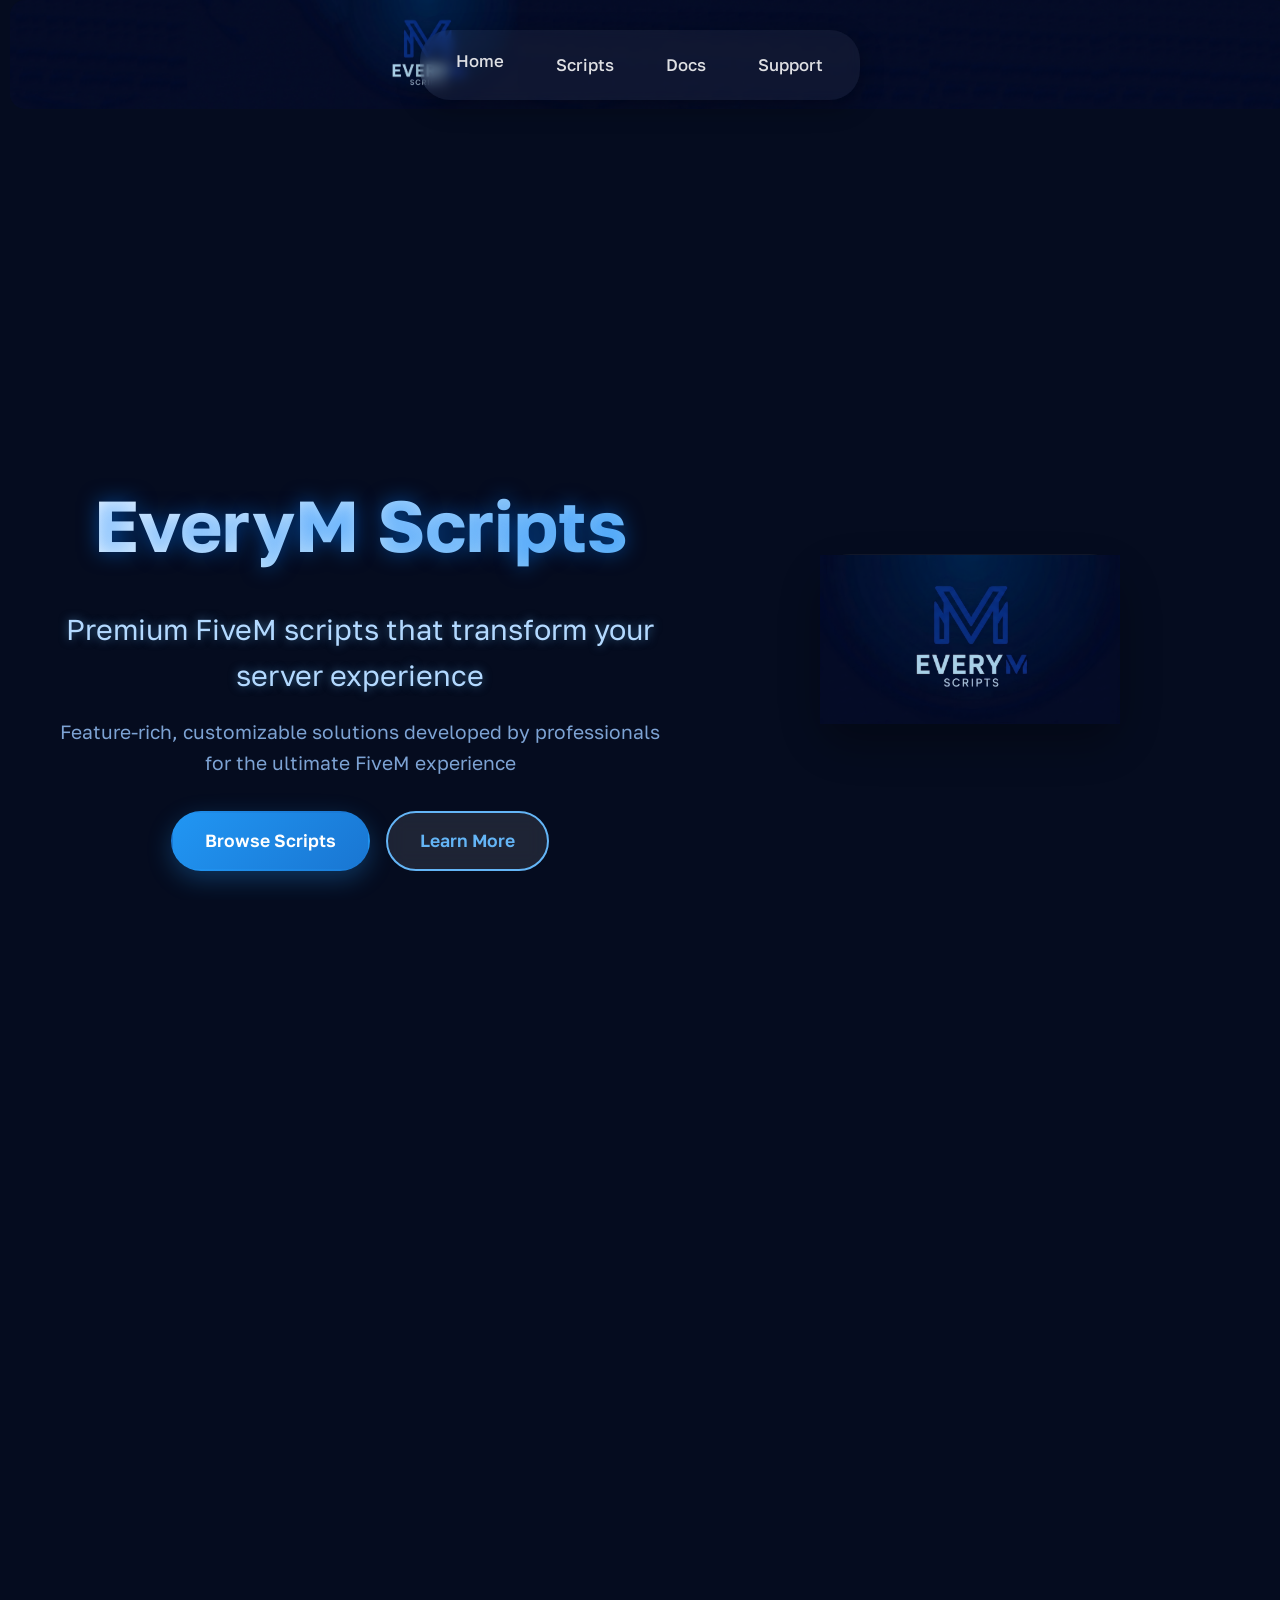
==== commit a378e35b: "Add files via upload" ====
--- a/index.html
+++ b/index.html
@@ -9,7 +9,7 @@
   <link rel="preconnect" href="https://fonts.googleapis.com">
   <link rel="preconnect" href="https://fonts.gstatic.com" crossorigin>
   <link href="https://fonts.googleapis.com/css2?family=Golos+Text:wght@400..900&display=swap" rel="stylesheet">
-  <link rel="icon" href="favicon.png" type="image/x-icon">
+  <link rel="icon" href="EveryM_Favicon.png" type="image/x-icon">
 </head>
 <body>
 
@@ -22,7 +22,7 @@
 <div id="headerbar">
     <a id="home" class="headerbtns" href="index.html">Home</a>
     <a id="scripts" class="headerbtns" href="scripts.html">Scripts</a>
-    <a id="docs" class="headerbtns" href="docs.html">Docs</a>
+    <a id="docs" class="headerbtns" href="docs.html" target="_blank">Docs</a>
     <a id="support" class="headerbtns" href="support.html">Support</a>
     <div id="underlines">
         <div id="homeline"></div>
@@ -30,6 +30,11 @@
         <div id="docsline"></div>
         <div id="supportline"></div>
     </div>
+</div>
+
+<!-- Header Banner -->
+<div class="header-banner">
+    <img src="EveryM_Banner.png" alt="EveryM Banner" class="banner-image">
 </div>
 
 <!-- Hero Section -->
@@ -76,6 +81,7 @@
 <section id="features" class="features">
   <div class="container">
     <h2 class="section-title">Why Choose EveryM Scripts?</h2>
+    <p class="section-description">Discover what makes EveryM Scripts the preferred choice for FiveM server owners worldwide. Our commitment to quality, performance, and innovation ensures your server stands out from the rest.</p>
     <div class="features-grid">
       <div class="feature-card fade-section">
         <div class="feature-icon"> bolt</div>
@@ -115,24 +121,35 @@
 <section class="popular-scripts">
   <div class="container">
     <h2 class="section-title">Featured Scripts</h2>
+    <p class="section-description">Our most popular and highly-rated scripts that server owners love</p>
     <div class="scripts-preview">
       <div class="preview-card fade-section">
-        <div class="preview-image"></div>
+        <div class="preview-image" style="background: linear-gradient(135deg, #ff6b6b, #ee5a24);"></div>
         <h3>Advanced Admin Menu</h3>
-        <p>Complete server management with intuitive interface</p>
+        <p>Complete server management with intuitive interface and powerful tools</p>
         <div class="preview-price">$15.99</div>
+        <div class="preview-rating">5.0</div>
       </div>
       <div class="preview-card fade-section">
-        <div class="preview-image"></div>
+        <div class="preview-image" style="background: linear-gradient(135deg, #4ecdc4, #44a08d);"></div>
         <h3>Custom Vehicle System</h3>
-        <p>Enhanced vehicle management and customization</p>
+        <p>Enhanced vehicle management with customization and tracking features</p>
         <div class="preview-price">$12.99</div>
+        <div class="preview-rating">4.9</div>
       </div>
       <div class="preview-card fade-section">
-        <div class="preview-image"></div>
+        <div class="preview-image" style="background: linear-gradient(135deg, #667eea, #764ba2);"></div>
         <h3>Economy Framework</h3>
-        <p>Complete economic system for your server</p>
+        <p>Complete economic system with jobs, banking, and marketplace</p>
         <div class="preview-price">$19.99</div>
+        <div class="preview-rating">4.8</div>
+      </div>
+      <div class="preview-card fade-section">
+        <div class="preview-image" style="background: linear-gradient(135deg, #f093fb, #f5576c);"></div>
+        <h3>Modern UI Framework</h3>
+        <p>Beautiful and responsive user interface components for your server</p>
+        <div class="preview-price">$8.99</div>
+        <div class="preview-rating">4.7</div>
       </div>
     </div>
     <div class="text-center">
@@ -145,40 +162,83 @@
 <section class="testimonials">
   <div class="container">
     <h2 class="section-title">What Our Customers Say</h2>
+    <p class="section-description">Real reviews from server owners who trust EveryM Scripts</p>
     <div class="testimonials-grid">
       <div class="testimonial-card fade-section">
         <div class="testimonial-content">
-          <p>"The best scripts I've ever purchased! Great support and amazing quality."</p>
+          <p>"The best scripts I've ever purchased! The Advanced Admin Menu completely transformed how we manage our server. Support team is incredibly responsive and helpful."</p>
         </div>
         <div class="testimonial-author">
           <div class="author-avatar"></div>
           <div class="author-info">
             <div class="author-name">Alex Johnson</div>
             <div class="author-server">RP Paradise Server</div>
-          </div>
-        </div>
-      </div>
-      <div class="testimonial-card fade-section">
-        <div class="testimonial-content">
-          <p>"EveryM Scripts transformed our server. The attention to detail is incredible."</p>
+            <div class="author-rating">5.0</div>
+          </div>
+        </div>
+      </div>
+      <div class="testimonial-card fade-section">
+        <div class="testimonial-content">
+          <p>"EveryM Scripts transformed our server. The attention to detail is incredible, and the regular updates show they truly care about their customers. Highly recommend!"</p>
         </div>
         <div class="testimonial-author">
           <div class="author-avatar"></div>
           <div class="author-info">
             <div class="author-name">Sarah Miller</div>
             <div class="author-server">LifeLine RP</div>
-          </div>
-        </div>
-      </div>
-      <div class="testimonial-card fade-section">
-        <div class="testimonial-content">
-          <p>"Professional scripts with amazing features. Worth every penny!"</p>
+            <div class="author-rating">5.0</div>
+          </div>
+        </div>
+      </div>
+      <div class="testimonial-card fade-section">
+        <div class="testimonial-content">
+          <p>"Professional scripts with amazing features. The Economy Framework is exactly what our server needed. Worth every penny and then some!"</p>
         </div>
         <div class="testimonial-author">
           <div class="author-avatar"></div>
           <div class="author-info">
             <div class="author-name">Mike Chen</div>
             <div class="author-server">Velocity Gaming</div>
+            <div class="author-rating">4.9</div>
+          </div>
+        </div>
+      </div>
+      <div class="testimonial-card fade-section">
+        <div class="testimonial-content">
+          <p>"The Vehicle System is phenomenal! Our players love the customization options, and the performance is outstanding. Best purchase we've made for our server."</p>
+        </div>
+        <div class="testimonial-author">
+          <div class="author-avatar"></div>
+          <div class="author-info">
+            <div class="author-name">David Rodriguez</div>
+            <div class="author-server">Street Kings RP</div>
+            <div class="author-rating">4.8</div>
+          </div>
+        </div>
+      </div>
+      <div class="testimonial-card fade-section">
+        <div class="testimonial-content">
+          <p>"I've tried many script providers, but EveryM is by far the best. The quality is unmatched and the support team actually listens to feedback."</p>
+        </div>
+        <div class="testimonial-author">
+          <div class="author-avatar"></div>
+          <div class="author-info">
+            <div class="author-name">Emma Thompson</div>
+            <div class="author-server">Elite Gaming Community</div>
+            <div class="author-rating">5.0</div>
+          </div>
+        </div>
+      </div>
+      <div class="testimonial-card fade-section">
+        <div class="testimonial-content">
+          <p>"The Modern UI Framework made our server look so professional! Players constantly comment on how clean and responsive everything is. Absolutely love it!"</p>
+        </div>
+        <div class="testimonial-author">
+          <div class="author-avatar"></div>
+          <div class="author-info">
+            <div class="author-name">James Wilson</div>
+            <div class="author-server">Next Level RP</div>
+            <div class="author-rating">4.9</div>
           </div>
         </div>
       </div>
--- a/style.css
+++ b/style.css
@@ -84,6 +84,27 @@
   padding: 0 20px;
 }
 
+/* Header Banner */
+.header-banner {
+  width: 100%;
+  display: flex;
+  justify-content: center;
+  align-items: center;
+  padding: 0;
+  position: relative;
+  top: 0px;
+  left: 10px;
+  z-index: 50;
+}
+
+.banner-image {
+  max-width: 100%;
+  height: auto;
+  left: 300px;
+  top: 0px;
+  border-radius: 15px;
+}
+
 /* Hero Section */
 .hero {
   min-height: 100vh;
@@ -164,11 +185,10 @@
 
 .floating-card {
   width: 300px;
-  height: 200px;
+  height: 170px;
   background: rgba(255, 255, 255, 0.05);
-  border-radius: 20px;
+  border-radius: 30px;
   backdrop-filter: blur(10px);
-  border: 1px solid rgba(255, 255, 255, 0.1);
   display: flex;
   align-items: center;
   justify-content: center;
@@ -177,10 +197,11 @@
 }
 
 .card-preview {
-  width: 250px;
-  height: 150px;
-  background: url('1 1.png') no-repeat center/contain;
-  border-radius: 12px;
+  width: 800px;
+  height: 700px;
+  background: url('EveryM_upscayl_4x_high-fidelity-4x.png') no-repeat center;
+  border-radius: 20px;
+  background-size: 100%;
 }
 
 @keyframes float {
@@ -191,7 +212,7 @@
 /* Stats Section */
 .stats {
   padding: 80px 20px;
-  background: rgba(0, 0, 0, 0.3);
+  background: rgba(0, 0, 0, 0.1);
 }
 
 .stats-container {
@@ -231,8 +252,19 @@
   font-size: 2.5rem;
   font-weight: 700;
   margin-bottom: 3rem;
-  color: white;
-  text-shadow: 0 0 20px rgba(100, 181, 246, 0.3);
+  color: #ffffff;
+  text-shadow: 0 0 20px rgba(0, 123, 255, 0.5);
+}
+
+.section-description {
+  font-size: 1.2rem;
+  line-height: 1.6;
+  text-align: center;
+  margin-bottom: 3rem;
+  color: #8bb4e8;
+  max-width: 800px;
+  margin-left: auto;
+  margin-right: auto;
 }
 
 .features-grid {
@@ -279,7 +311,7 @@
 /* Popular Scripts Section */
 .popular-scripts {
   padding: 100px 20px;
-  background: rgba(0, 0, 0, 0.2);
+  background: rgba(0, 0, 0, 0.1);
 }
 
 .scripts-preview {
@@ -332,6 +364,26 @@
   text-shadow: 0 0 10px rgba(100, 181, 246, 0.5);
 }
 
+.preview-rating {
+  display: flex;
+  align-items: center;
+  gap: 5px;
+  margin-top: 10px;
+  font-size: 0.9rem;
+  color: #ffd700;
+  font-weight: 600;
+}
+
+.preview-rating::before {
+  content: " ";
+  display: inline-block;
+  width: 60px;
+  height: 12px;
+  background: linear-gradient(90deg, #ffd700 var(--rating), #333 var(--rating));
+  border-radius: 6px;
+  margin-right: 5px;
+}
+
 .text-center {
   text-align: center;
 }
@@ -396,10 +448,17 @@
   font-size: 0.9rem;
 }
 
+.author-rating {
+  color: #ffd700;
+  font-size: 0.8rem;
+  font-weight: 600;
+  margin-top: 3px;
+}
+
 /* CTA Section */
 .cta {
   padding: 100px 20px;
-  background: rgba(33, 150, 243, 0.1);
+  background: rgba(33, 150, 243, 0.05);
   text-align: center;
 }
 
@@ -429,7 +488,7 @@
 
 /* Footer */
 .footer {
-  background: rgba(0, 0, 0, 0.5);
+  background: rgba(0, 0, 0, 0.1);
   padding: 60px 20px 20px;
   border-top: 1px solid rgba(255, 255, 255, 0.1);
 }
@@ -614,7 +673,7 @@
 }
 
 ::-webkit-scrollbar-track {
-  background: rgba(0, 0, 0, 0);
+  background: rgba(0, 0, 0, 0.05);
   transition: 0.2s;
   border-radius: 60px;
 }
@@ -807,7 +866,36 @@
   #filtertitle { left: 12px; top: 0; }
   #categorytitle { left: 12px; top: 0; }
   #categorybox { top: 0; padding: 10px; }
-  .filteroption { padding: 8px 12px; margin: 6px; white-space: nowrap; }
+  .filteroption {
+  padding: 8px 12px;
+  margin: 6px;
+  white-space: nowrap;
+  background: rgba(255, 255, 255, 0.1);
+  border: 1px solid rgba(255, 255, 255, 0.2);
+  border-radius: 15px;
+  color: #8bb4e8;
+  cursor: pointer;
+  transition: all 0.3s ease;
+  font-size: 0.9rem;
+  font-weight: 500;
+  backdrop-filter: blur(10px);
+  box-shadow: 0 4px 15px rgba(0, 0, 0, 0.2);
+}
+
+.filteroption:hover {
+  background: rgba(100, 181, 246, 0.2);
+  border-color: rgba(100, 181, 246, 0.4);
+  color: #64b5f6;
+  transform: translateY(-2px);
+  box-shadow: 0 6px 20px rgba(100, 181, 246, 0.15);
+}
+
+.filteroption.active {
+  background: rgba(33, 150, 243, 0.3);
+  border-color: rgba(33, 150, 243, 0.5);
+  color: #2196f3;
+  box-shadow: 0 0 0 3px rgba(33, 150, 243, 0.2), 0 4px 20px rgba(33, 150, 243, 0.15);
+}
   #everymmenu { position: relative; left: auto; top: 8px; margin: 18px auto; width: 86%; height: auto; padding: 20px; display: flex; align-items: center; justify-content: center; }
   #everymmenuimg { width: 140px; height: 140px; }
   #discordjoin, #ytjoin, #dcjoin { left: 50%; transform: translateX(-50%); }
@@ -842,6 +930,18 @@
   background-clip: text;
 }
 
+#docstxt {
+  color: white;
+  font-size: 3.5rem;
+  font-weight: 700;
+  text-shadow: 0 0 20px rgba(100, 181, 246, 0.5);
+  margin-bottom: 1rem;
+  background: linear-gradient(135deg, #ffffff, #64b5f6);
+  -webkit-background-clip: text;
+  -webkit-text-fill-color: transparent;
+  background-clip: text;
+}
+
 #supportdsc {
   color: #8bb4e8;
   font-size: 1.3rem;
@@ -854,7 +954,7 @@
 /* Contact Options */
 .contact-options {
   padding: 80px 20px;
-  background: rgba(0, 0, 0, 0.2);
+  background: rgba(0, 0, 0, 0.1);
 }
 
 .contact-grid {
@@ -1016,7 +1116,7 @@
 /* Support Resources */
 .support-resources {
   padding: 100px 20px;
-  background: rgba(0, 0, 0, 0.2);
+  background: rgba(0, 0, 0, 0.1);
 }
 
 .resources-grid {
@@ -1067,8 +1167,818 @@
 }
 
 .resource-link:hover {
-  background: rgba(100, 181, 246, 0.3);
+  background: rgba(52, 152, 219, 0.3);
   transform: translateY(-2px);
+}
+
+/* Professional Documentation Layout */
+.docs-layout {
+  display: grid;
+  grid-template-columns: 280px 1fr 320px;
+  gap: 20px;
+  min-height: 100vh;
+  background: #050c1f;
+  padding: 20px;
+}
+
+/* Left Sidebar */
+.docs-sidebar {
+  background: rgba(10, 15, 35, 0.8);
+  border: 1px solid rgba(33, 150, 243, 0.2);
+  border-radius: 25px;
+  display: flex;
+  flex-direction: column;
+  height: calc(100vh - 40px);
+  position: sticky;
+  top: 20px;
+  overflow-y: auto;
+  overflow-x: hidden;
+  backdrop-filter: blur(10px);
+  box-shadow: 0 8px 32px rgba(0, 0, 0, 0.4), 0 0 20px rgba(33, 150, 243, 0.1);
+}
+
+.sidebar-header {
+  padding: 24px;
+  border-bottom: 1px solid #2a2a2a;
+}
+
+.logo-section {
+  margin-bottom: 24px;
+}
+
+.logo {
+  font-size: 1.5rem;
+  font-weight: 700;
+  color: #2196f3;
+  margin-bottom: 4px;
+}
+
+.logo-subtitle {
+  color: #666;
+  font-size: 0.9rem;
+}
+
+.search-component {
+  position: relative;
+  margin-bottom: 24px;
+}
+
+.search-input {
+  width: 100%;
+  padding: 12px 16px;
+  background: rgba(15, 20, 40, 0.8);
+  border: 1px solid rgba(33, 150, 243, 0.2);
+  border-radius: 20px;
+  color: #fff;
+  font-size: 0.9rem;
+  transition: all 0.3s ease;
+  backdrop-filter: blur(10px);
+  box-shadow: 0 4px 15px rgba(0, 0, 0, 0.2);
+}
+
+.search-input:focus {
+  outline: none;
+  border-color: rgba(33, 150, 243, 0.5);
+  box-shadow: 0 0 0 3px rgba(33, 150, 243, 0.2), 0 4px 20px rgba(33, 150, 243, 0.15);
+}
+
+.search-shortcut {
+  position: absolute;
+  right: 12px;
+  top: 50%;
+  transform: translateY(-50%);
+  color: #666;
+  font-size: 0.8rem;
+  background: #333;
+  padding: 4px 8px;
+  border-radius: 4px;
+}
+
+/* Navigation */
+.docs-nav {
+  flex: 1;
+  padding: 0 24px 24px;
+}
+
+.nav-section {
+  margin-bottom: 24px;
+}
+
+.nav-title {
+  color: #2196f3;
+  font-weight: 600;
+  font-size: 0.85rem;
+  text-transform: uppercase;
+  letter-spacing: 0.5px;
+  margin-bottom: 12px;
+}
+
+.nav-accordion {
+  margin-bottom: 12px;
+}
+
+.nav-accordion-header {
+  display: flex;
+  justify-content: space-between;
+  align-items: center;
+  padding: 8px 12px;
+  background: rgba(15, 20, 40, 0.8);
+  border: 1px solid rgba(33, 150, 243, 0.1);
+  border-radius: 20px;
+  cursor: pointer;
+  transition: all 0.3s ease;
+  color: #fff;
+  font-weight: 500;
+  backdrop-filter: blur(10px);
+}
+
+.nav-accordion-header:hover {
+  background: rgba(20, 25, 45, 0.8);
+  border-color: rgba(33, 150, 243, 0.3);
+  box-shadow: 0 2px 8px rgba(33, 150, 243, 0.1);
+}
+
+.accordion-icon {
+  transition: transform 0.3s ease;
+  font-size: 0.8rem;
+}
+
+.nav-accordion.active .accordion-icon {
+  transform: rotate(180deg);
+}
+
+.nav-list {
+  list-style: none;
+  padding: 0;
+  margin: 0;
+  max-height: 0;
+  overflow: hidden;
+  transition: max-height 0.3s ease;
+}
+
+.nav-accordion.active .nav-list {
+  max-height: 500px;
+  margin-bottom: 12px;
+}
+
+.nav-list li {
+  margin-bottom: 4px;
+}
+
+.nav-link {
+  display: block;
+  padding: 8px 12px;
+  color: #ccc;
+  text-decoration: none;
+  border-radius: 12px;
+  transition: all 0.3s ease;
+  font-size: 0.9rem;
+}
+
+.nav-link:hover {
+  background: rgba(33, 150, 243, 0.1);
+  color: #2196f3;
+  box-shadow: 0 2px 8px rgba(33, 150, 243, 0.1);
+}
+
+.sidebar-footer {
+  padding: 24px;
+  border-top: 1px solid #2a2a2a;
+  margin-top: auto;
+}
+
+.theme-toggle {
+  display: flex;
+  align-items: center;
+  gap: 8px;
+  padding: 8px 12px;
+  background: #252525;
+  border-radius: 6px;
+  margin-bottom: 12px;
+  cursor: pointer;
+  transition: all 0.3s ease;
+}
+
+.theme-toggle:hover {
+  background: #2a2a2a;
+}
+
+.theme-icon {
+  font-size: 1.2rem;
+}
+
+.theme-label {
+  color: #ccc;
+  font-size: 0.9rem;
+}
+
+.social-links {
+  display: flex;
+  gap: 8px;
+}
+
+.social-link {
+  padding: 6px 12px;
+  background: #252525;
+  color: #ccc;
+  text-decoration: none;
+  border-radius: 4px;
+  font-size: 0.85rem;
+  transition: all 0.3s ease;
+}
+
+.social-link:hover {
+  background: #333;
+  color: #2196f3;
+}
+
+/* Center Content */
+.docs-content {
+  padding: 48px;
+  background: rgba(5, 12, 31, 0.6);
+  border-radius: 25px;
+  overflow-y: auto;
+  max-width: 100%;
+  border: 1px solid rgba(33, 150, 243, 0.1);
+  backdrop-filter: blur(10px);
+  box-shadow: 0 8px 32px rgba(0, 0, 0, 0.3);
+}
+
+.content-section {
+  margin-bottom: 48px;
+  background: rgba(10, 15, 35, 0.8);
+  border-radius: 25px;
+  padding: 32px;
+  border: 1px solid rgba(33, 150, 243, 0.2);
+  backdrop-filter: blur(10px);
+  box-shadow: 0 4px 20px rgba(0, 0, 0, 0.3), 0 0 15px rgba(33, 150, 243, 0.05);
+}
+
+.content-title {
+  color: #fff;
+  font-size: 2rem;
+  font-weight: 700;
+  margin-bottom: 16px;
+}
+
+.content-lead {
+  color: #ccc;
+  font-size: 1.1rem;
+  line-height: 1.6;
+  margin-bottom: 32px;
+}
+
+/* Feature Cards */
+.feature-grid {
+  display: grid;
+  grid-template-columns: repeat(auto-fit, minmax(280px, 1fr));
+  gap: 24px;
+  margin-bottom: 32px;
+}
+
+.feature-card {
+  background: rgba(15, 20, 40, 0.8);
+  border: 1px solid rgba(33, 150, 243, 0.2);
+  border-radius: 25px;
+  padding: 24px;
+  text-align: center;
+  transition: all 0.3s ease;
+  backdrop-filter: blur(10px);
+  box-shadow: 0 4px 15px rgba(0, 0, 0, 0.2);
+}
+
+.feature-card:hover {
+  transform: translateY(-4px);
+  border-color: rgba(33, 150, 243, 0.5);
+  box-shadow: 0 12px 32px rgba(33, 150, 243, 0.25), 0 0 25px rgba(33, 150, 243, 0.15);
+}
+
+.feature-icon {
+  font-size: 2.5rem;
+  margin-bottom: 16px;
+  display: block;
+}
+
+.feature-card h3 {
+  color: #fff;
+  font-size: 1.2rem;
+  font-weight: 600;
+  margin-bottom: 8px;
+}
+
+.feature-metric {
+  color: #2196f3;
+  font-weight: 700;
+  font-size: 1rem;
+  margin-bottom: 8px;
+}
+
+.feature-card p {
+  color: #999;
+  font-size: 0.9rem;
+  line-height: 1.5;
+}
+
+/* Notice Boxes */
+.notice-box {
+  display: flex;
+  align-items: flex-start;
+  gap: 16px;
+  padding: 20px;
+  border-radius: 20px;
+  margin-bottom: 24px;
+  border: 1px solid;
+  backdrop-filter: blur(10px);
+}
+
+.notice-box.success {
+  background: rgba(33, 150, 243, 0.1);
+  border-color: #2196f3;
+}
+
+.notice-box.warning {
+  background: rgba(255, 193, 7, 0.1);
+  border-color: #ffc107;
+}
+
+.notice-box.critical {
+  background: rgba(220, 53, 69, 0.1);
+  border-color: #dc3545;
+}
+
+.notice-icon {
+  font-size: 1.5rem;
+  margin-top: 2px;
+  color: #2196f3;
+}
+
+.notice-content h4 {
+  color: #fff;
+  font-size: 1.1rem;
+  font-weight: 600;
+  margin-bottom: 8px;
+}
+
+.notice-content p {
+  color: #ccc;
+  margin: 0;
+}
+
+/* Installation Module */
+.installation-module {
+  background: rgba(15, 20, 40, 0.8);
+  border: 1px solid rgba(33, 150, 243, 0.2);
+  border-radius: 25px;
+  padding: 32px;
+  margin-bottom: 24px;
+  backdrop-filter: blur(10px);
+  box-shadow: 0 4px 15px rgba(0, 0, 0, 0.2);
+}
+
+.step-indicator {
+  display: flex;
+  gap: 8px;
+  margin-bottom: 24px;
+}
+
+.step {
+  width: 40px;
+  height: 40px;
+  border-radius: 50%;
+  background: #333;
+  color: #666;
+  display: flex;
+  align-items: center;
+  justify-content: center;
+  font-weight: 600;
+  font-size: 0.9rem;
+  border: 2px solid #2a2a2a;
+}
+
+.step.completed {
+  background: #2196f3;
+  color: #fff;
+  border-color: #2196f3;
+}
+
+.step.active {
+  background: #2196f3;
+  color: #fff;
+  border-color: #2196f3;
+  box-shadow: 0 0 0 4px rgba(33, 150, 243, 0.4);
+}
+
+.installation-content h3 {
+  color: #fff;
+  font-size: 1.3rem;
+  font-weight: 600;
+  margin-bottom: 12px;
+}
+
+.installation-content p {
+  color: #ccc;
+  line-height: 1.5;
+  margin-bottom: 16px;
+}
+
+/* Code Blocks */
+.code-block {
+  background: rgba(10, 15, 35, 0.8);
+  border: 1px solid rgba(33, 150, 243, 0.2);
+  border-radius: 25px;
+  margin: 16px 0;
+  overflow: hidden;
+  backdrop-filter: blur(10px);
+  box-shadow: 0 4px 15px rgba(0, 0, 0, 0.2);
+}
+
+.code-header {
+  display: flex;
+  justify-content: space-between;
+  align-items: center;
+  padding: 12px 16px;
+  background: rgba(15, 20, 40, 0.8);
+  border-bottom: 1px solid rgba(33, 150, 243, 0.2);
+}
+
+.code-language {
+  color: #2196f3;
+  font-size: 0.85rem;
+  font-weight: 600;
+  text-transform: uppercase;
+}
+
+.copy-btn {
+  background: #2196f3;
+  color: #fff;
+  border: none;
+  padding: 6px 12px;
+  border-radius: 4px;
+  font-size: 0.8rem;
+  cursor: pointer;
+  transition: all 0.3s ease;
+}
+
+.copy-btn:hover {
+  background: #1976d2;
+}
+
+.code-content {
+  padding: 16px;
+  margin: 0;
+  overflow-x: auto;
+}
+
+.code-content code {
+  color: #2196f3;
+  font-family: 'Courier New', monospace;
+  font-size: 0.9rem;
+  line-height: 1.5;
+}
+
+.installation-notes {
+  background: rgba(10, 15, 35, 0.8);
+  border: 1px solid rgba(33, 150, 243, 0.2);
+  border-radius: 25px;
+  padding: 20px;
+  margin-top: 16px;
+  backdrop-filter: blur(10px);
+  box-shadow: 0 4px 15px rgba(0, 0, 0, 0.2);
+}
+
+.installation-notes h4 {
+  color: #2196f3;
+  font-size: 1rem;
+  font-weight: 600;
+  margin-bottom: 12px;
+}
+
+.installation-notes ul {
+  list-style: none;
+  padding: 0;
+  margin: 0;
+}
+
+.installation-notes li {
+  color: #ccc;
+  padding: 8px 0;
+  padding-left: 20px;
+  position: relative;
+  line-height: 1.5;
+}
+
+.installation-notes li::before {
+  content: '•';
+  position: absolute;
+  left: 0;
+  color: #2196f3;
+}
+
+/* Resource Tabs */
+.resource-tabs {
+  display: flex;
+  gap: 8px;
+  margin-bottom: 24px;
+  border-bottom: 1px solid rgba(33, 150, 243, 0.2);
+}
+
+.resource-tab {
+  padding: 12px 20px;
+  background: transparent;
+  border: none;
+  color: #999;
+  font-weight: 500;
+  cursor: pointer;
+  border-bottom: 2px solid transparent;
+  transition: all 0.3s ease;
+}
+
+.resource-tab:hover {
+  color: #ccc;
+}
+
+.resource-tab.active {
+  color: #2196f3;
+  border-bottom-color: #2196f3;
+}
+
+/* API Content */
+.api-content {
+  background: rgba(10, 15, 35, 0.8);
+  border: 1px solid rgba(33, 150, 243, 0.2);
+  border-radius: 25px;
+  padding: 24px;
+  backdrop-filter: blur(10px);
+  box-shadow: 0 4px 15px rgba(0, 0, 0, 0.2);
+}
+
+.api-item {
+  margin-bottom: 24px;
+  padding-bottom: 24px;
+  border-bottom: 1px solid rgba(33, 150, 243, 0.2);
+}
+
+.api-item:last-child {
+  border-bottom: none;
+}
+
+.api-item h4 {
+  color: #2196f3;
+  font-size: 1.1rem;
+  font-weight: 600;
+  margin-bottom: 8px;
+}
+
+.api-item p {
+  color: #ccc;
+  line-height: 1.5;
+  margin-bottom: 12px;
+}
+
+/* Right TOC */
+.docs-toc {
+  background: rgba(10, 15, 35, 0.8);
+  border: 1px solid rgba(33, 150, 243, 0.2);
+  border-radius: 25px;
+  padding: 24px;
+  position: sticky;
+  top: 20px;
+  height: fit-content;
+  backdrop-filter: blur(10px);
+  box-shadow: 0 8px 32px rgba(0, 0, 0, 0.4), 0 0 20px rgba(33, 150, 243, 0.1);
+}
+
+.toc-header {
+  margin-bottom: 20px;
+}
+
+.toc-header h3 {
+  color: #fff;
+  font-size: 1.1rem;
+  font-weight: 600;
+}
+
+.toc-list {
+  list-style: none;
+  padding: 0;
+  margin: 0;
+}
+
+.toc-list li {
+  margin-bottom: 8px;
+}
+
+.toc-link {
+  color: #999;
+  text-decoration: none;
+  font-size: 0.9rem;
+  padding: 4px 0;
+  display: block;
+  transition: all 0.3s ease;
+}
+
+.toc-link:hover {
+  color: #2196f3;
+}
+
+.quick-actions {
+  margin-top: 32px;
+}
+
+.quick-actions h3 {
+  color: #fff;
+  font-size: 1rem;
+  font-weight: 600;
+  margin-bottom: 12px;
+}
+
+.action-links {
+  display: flex;
+  flex-direction: column;
+  gap: 8px;
+}
+
+.action-link {
+  padding: 8px 12px;
+  background: rgba(15, 20, 40, 0.8);
+  color: #ccc;
+  text-decoration: none;
+  border-radius: 12px;
+  font-size: 0.85rem;
+  transition: all 0.3s ease;
+  border: 1px solid rgba(33, 150, 243, 0.1);
+  backdrop-filter: blur(10px);
+}
+
+.action-link:hover {
+  background: rgba(33, 150, 243, 0.15);
+  color: #2196f3;
+  border-color: rgba(33, 150, 243, 0.3);
+  box-shadow: 0 2px 8px rgba(33, 150, 243, 0.1);
+}
+
+/* Review Slider */
+.review-slider {
+  background: #1a1a1a;
+  border: 1px solid #2a2a2a;
+  border-radius: 8px;
+  padding: 32px;
+  margin-bottom: 24px;
+}
+
+.review-grid {
+  display: grid;
+  grid-template-columns: repeat(auto-fit, minmax(300px, 1fr));
+  gap: 24px;
+}
+
+.review-card {
+  background: #252525;
+  border: 1px solid #2a2a2a;
+  border-radius: 8px;
+  padding: 20px;
+  transition: all 0.3s ease;
+}
+
+.review-card:hover {
+  transform: translateY(-4px);
+  border-color: #2196f3;
+}
+
+.review-header {
+  display: flex;
+  align-items: center;
+  gap: 12px;
+  margin-bottom: 12px;
+}
+
+.review-avatar {
+  width: 40px;
+  height: 40px;
+  border-radius: 50%;
+  background: #2196f3;
+  color: #fff;
+  display: flex;
+  align-items: center;
+  justify-content: center;
+  font-weight: 600;
+  font-size: 0.9rem;
+}
+
+.review-info h4 {
+  color: #fff;
+  font-size: 1rem;
+  font-weight: 600;
+  margin-bottom: 4px;
+}
+
+.review-rating {
+  color: #ffc107;
+  font-size: 0.9rem;
+}
+
+.review-content {
+  color: #ccc;
+  line-height: 1.5;
+  margin-bottom: 12px;
+  font-style: italic;
+}
+
+.review-meta {
+  display: flex;
+  justify-content: space-between;
+  align-items: center;
+  font-size: 0.85rem;
+}
+
+.review-server {
+  color: #2196f3;
+}
+
+.review-date {
+  color: #666;
+}
+
+/* Mobile Actions */
+.mobile-actions {
+  display: none;
+  position: fixed;
+  bottom: 0;
+  left: 0;
+  right: 0;
+  background: #1a1a1a;
+  border-top: 1px solid #2a2a2a;
+  padding: 16px;
+  z-index: 1000;
+}
+
+.mobile-menu-toggle {
+  background: transparent;
+  border: none;
+  padding: 8px;
+  cursor: pointer;
+  display: flex;
+  flex-direction: column;
+  gap: 4px;
+  margin-bottom: 12px;
+}
+
+.mobile-menu-toggle span {
+  width: 25px;
+  height: 3px;
+  background: #ccc;
+  border-radius: 2px;
+  transition: all 0.3s ease;
+}
+
+.mobile-quick-actions {
+  display: flex;
+  justify-content: space-around;
+  gap: 12px;
+}
+
+.mobile-action {
+  padding: 8px 16px;
+  background: #252525;
+  color: #ccc;
+  text-decoration: none;
+  border-radius: 4px;
+  font-size: 0.85rem;
+  transition: all 0.3s ease;
+}
+
+.mobile-action:hover {
+  background: #333;
+  color: #2196f3;
+}
+
+/* Responsive Design */
+@media (max-width: 1200px) {
+  .docs-layout {
+    grid-template-columns: 250px 1fr 280px;
+  }
+}
+
+@media (max-width: 1024px) {
+  .docs-layout {
+    grid-template-columns: 1fr;
+  }
+  
+  .docs-sidebar {
+    display: none;
+  }
+  
+  .docs-content {
+    padding: 24px;
+  }
+  
+  .docs-toc {
+    display: none;
+  }
+  
+  .mobile-actions {
+    display: block;
+  }
 }
 
 /* Enhanced Visual Effects */
@@ -1231,4 +2141,266 @@
   .stats-container { grid-template-columns: repeat(2, 1fr); gap: 20px; }
   .features-grid { grid-template-columns: 1fr; }
   .testimonials-grid { grid-template-columns: 1fr; }
+}
+
+/* Product Modal Styles */
+.product-modal {
+  display: none;
+  position: fixed;
+  top: 0;
+  left: 0;
+  width: 100%;
+  height: 100%;
+  z-index: 1000;
+  animation: fadeIn 0.3s ease-out;
+}
+
+.product-modal.active {
+  display: block;
+}
+
+.modal-overlay {
+  position: absolute;
+  top: 0;
+  left: 0;
+  width: 100%;
+  height: 100%;
+  background: rgba(0, 0, 0, 0.8);
+  backdrop-filter: blur(5px);
+}
+
+.modal-content {
+  position: absolute;
+  top: 50%;
+  left: 50%;
+  transform: translate(-50%, -50%);
+  background: linear-gradient(135deg, #1a1f3a, #0f172a);
+  border-radius: 20px;
+  width: 90%;
+  max-width: 800px;
+  max-height: 90vh;
+  overflow: hidden;
+  box-shadow: 0 20px 60px rgba(0, 0, 0, 0.5);
+  border: 1px solid rgba(255, 255, 255, 0.1);
+  animation: slideUp 0.3s ease-out;
+}
+
+.modal-header {
+  display: flex;
+  justify-content: space-between;
+  align-items: center;
+  padding: 30px 30px 20px;
+  border-bottom: 1px solid rgba(255, 255, 255, 0.1);
+}
+
+.modal-header h2 {
+  margin: 0;
+  font-size: 1.8rem;
+  font-weight: 700;
+  color: #ffffff;
+}
+
+.modal-close {
+  background: none;
+  border: none;
+  color: #ffffff;
+  font-size: 2rem;
+  cursor: pointer;
+  padding: 0;
+  width: 40px;
+  height: 40px;
+  display: flex;
+  align-items: center;
+  justify-content: center;
+  border-radius: 50%;
+  transition: all 0.3s ease;
+}
+
+.modal-close:hover {
+  background: rgba(255, 255, 255, 0.1);
+  transform: rotate(90deg);
+}
+
+.modal-body {
+  display: flex;
+  gap: 30px;
+  padding: 30px;
+  overflow-y: auto;
+  max-height: calc(90vh - 200px);
+  scrollbar-width: none; /* Firefox */
+  -ms-overflow-style: none; /* IE and Edge */
+}
+
+.modal-body::-webkit-scrollbar {
+  display: none; /* Chrome, Safari, Opera */
+}
+
+.modal-image {
+  flex: 0 0 300px;
+}
+
+.modal-image #modalImage {
+  width: 100%;
+  height: 200px;
+  border-radius: 15px;
+  background: linear-gradient(135deg, #667eea, #764ba2);
+  display: flex;
+  align-items: center;
+  justify-content: center;
+}
+
+.modal-info {
+  flex: 1;
+}
+
+.modal-info p {
+  color: #e2e8f0;
+  font-size: 1.1rem;
+  line-height: 1.6;
+  margin-bottom: 20px;
+}
+
+.modal-features {
+  display: flex;
+  flex-wrap: wrap;
+  gap: 10px;
+  margin-bottom: 25px;
+}
+
+.modal-details h3 {
+  color: #ffffff;
+  font-size: 1.3rem;
+  margin-bottom: 15px;
+}
+
+.modal-details ul {
+  list-style: none;
+  padding: 0;
+  margin: 0;
+}
+
+.modal-details li {
+  color: #e2e8f0;
+  padding: 8px 0;
+  border-bottom: 1px solid rgba(255, 255, 255, 0.05);
+  position: relative;
+  padding-left: 25px;
+}
+
+.modal-details li:before {
+  content: "✓";
+  position: absolute;
+  left: 0;
+  color: #10b981;
+  font-weight: bold;
+}
+
+.modal-footer {
+  display: flex;
+  justify-content: space-between;
+  align-items: center;
+  padding: 20px 30px 30px;
+  border-top: 1px solid rgba(255, 255, 255, 0.1);
+}
+
+.modal-price {
+  font-size: 1.8rem;
+  font-weight: 700;
+  color: #10b981;
+}
+
+.modal-actions {
+  display: flex;
+  gap: 15px;
+}
+
+.modal-btn {
+  padding: 12px 24px;
+  border: none;
+  border-radius: 10px;
+  font-size: 1rem;
+  font-weight: 600;
+  cursor: pointer;
+  transition: all 0.3s ease;
+  text-decoration: none;
+  display: inline-block;
+}
+
+.modal-btn.btn-primary {
+  background: linear-gradient(135deg, #10b981, #059669);
+  color: white;
+}
+
+.modal-btn.btn-primary:hover {
+  transform: translateY(-2px);
+  box-shadow: 0 10px 25px rgba(16, 185, 129, 0.3);
+}
+
+.modal-btn.btn-secondary {
+  background: rgba(255, 255, 255, 0.1);
+  color: white;
+  border: 1px solid rgba(255, 255, 255, 0.2);
+}
+
+.modal-btn.btn-secondary:hover {
+  background: rgba(255, 255, 255, 0.2);
+  transform: translateY(-2px);
+}
+
+@keyframes fadeIn {
+  from { opacity: 0; }
+  to { opacity: 1; }
+}
+
+@keyframes slideUp {
+  from {
+    opacity: 0;
+    transform: translate(-50%, -40%);
+  }
+  to {
+    opacity: 1;
+    transform: translate(-50%, -50%);
+  }
+}
+
+/* Modal Responsive Design */
+@media (max-width: 768px) {
+  .modal-content {
+    width: 95%;
+    max-height: 95vh;
+  }
+  
+  .modal-body {
+    flex-direction: column;
+    gap: 20px;
+    padding: 20px;
+  }
+  
+  .modal-image {
+    flex: 0 0 auto;
+  }
+  
+  .modal-header {
+    padding: 20px 20px 15px;
+  }
+  
+  .modal-header h2 {
+    font-size: 1.5rem;
+  }
+  
+  .modal-footer {
+    flex-direction: column;
+    gap: 20px;
+    align-items: stretch;
+    padding: 20px;
+  }
+  
+  .modal-actions {
+    justify-content: center;
+  }
+  
+  .modal-btn {
+    flex: 1;
+    text-align: center;
+  }
 }
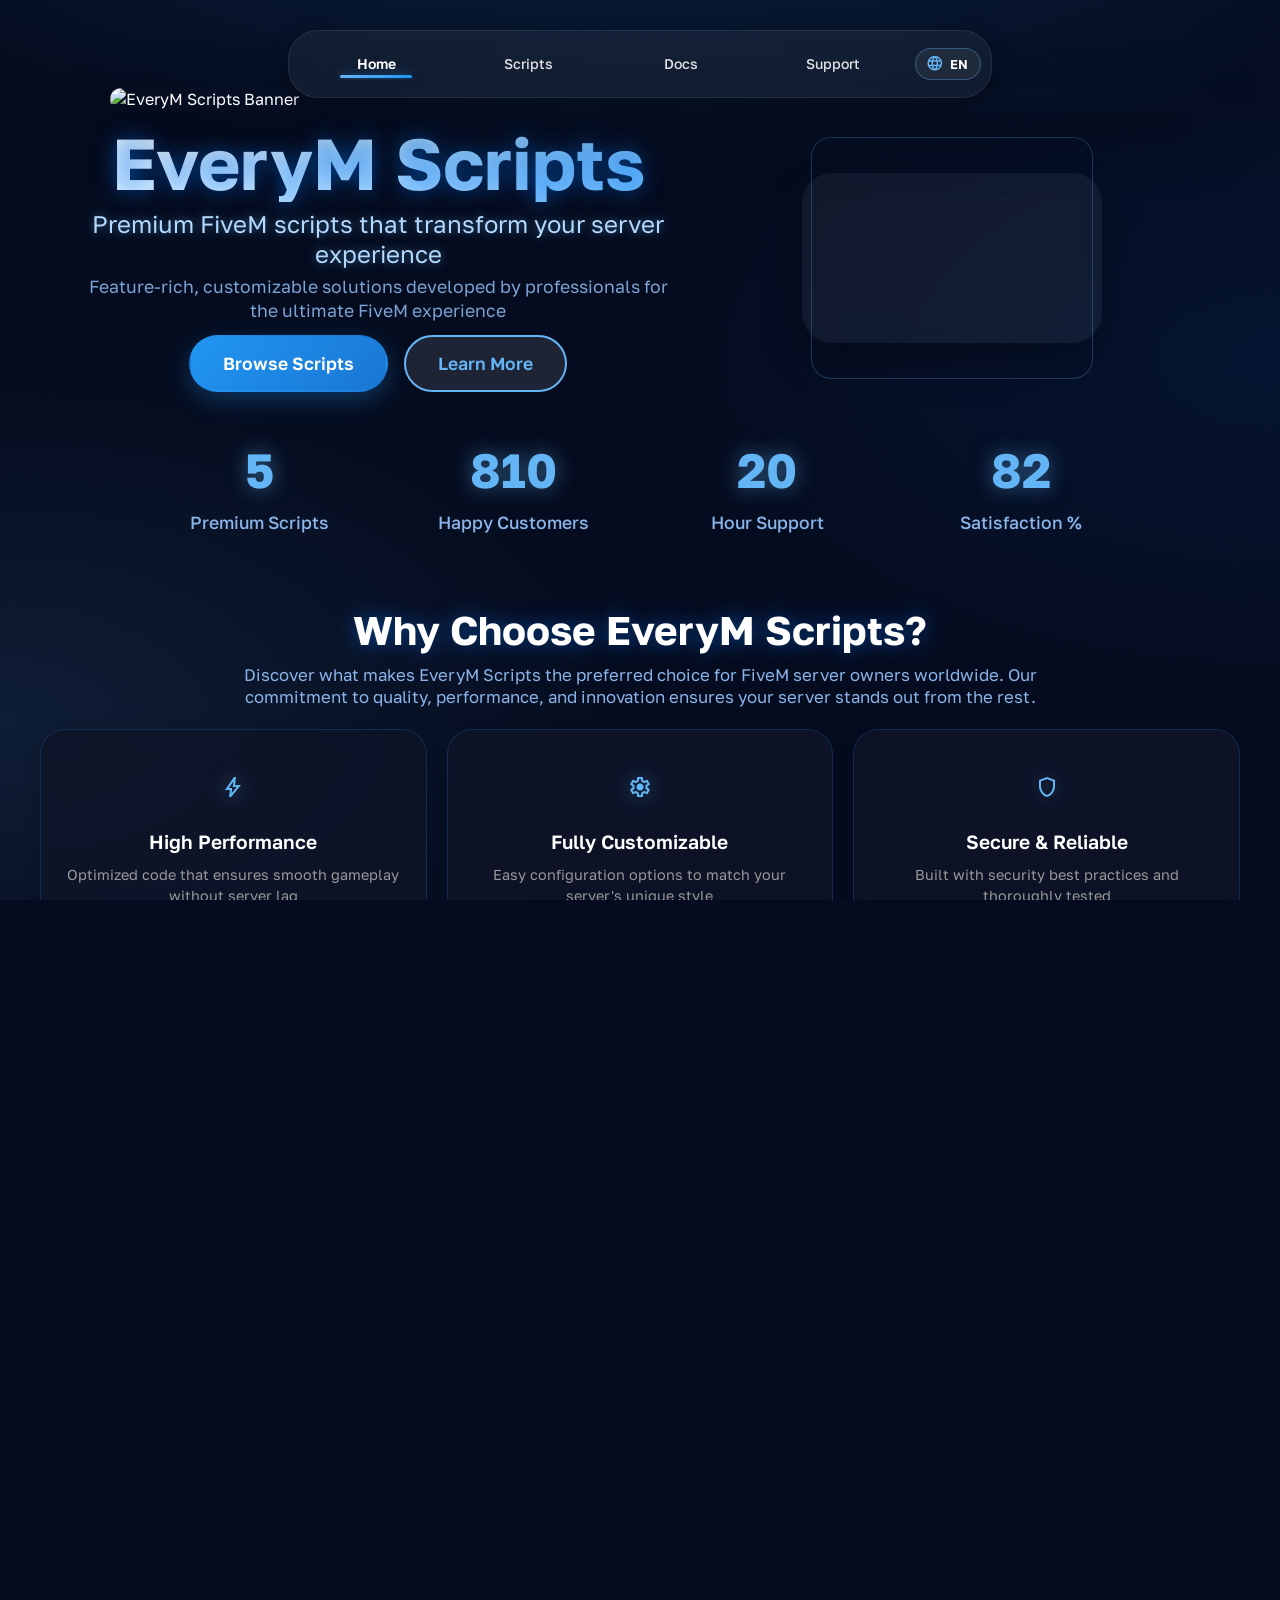
==== commit 2454e834: "Add files via upload" ====
--- a/index.html
+++ b/index.html
@@ -9,7 +9,8 @@
   <link rel="preconnect" href="https://fonts.googleapis.com">
   <link rel="preconnect" href="https://fonts.gstatic.com" crossorigin>
   <link href="https://fonts.googleapis.com/css2?family=Golos+Text:wght@400..900&display=swap" rel="stylesheet">
-  <link rel="icon" href="EveryM_Favicon.png" type="image/x-icon">
+  <link href="https://fonts.googleapis.com/css2?family=Material+Symbols+Outlined:opsz,wght,FILL,GRAD@24,400,0,0" rel="stylesheet">
+  <link rel="icon" href="EveryM_Favicon.png" type="image/png">
 </head>
 <body>
 
@@ -20,10 +21,10 @@
 
 <!-- Navigation -->
 <div id="headerbar">
-    <a id="home" class="headerbtns" href="index.html">Home</a>
-    <a id="scripts" class="headerbtns" href="scripts.html">Scripts</a>
-    <a id="docs" class="headerbtns" href="docs.html" target="_blank">Docs</a>
-    <a id="support" class="headerbtns" href="support.html">Support</a>
+    <a id="home" class="headerbtns" href="index.html" data-i18n="nav.home">Home</a>
+    <a id="scripts" class="headerbtns" href="scripts.html" data-i18n="nav.scripts">Scripts</a>
+    <a id="docs" class="headerbtns" href="docs.html" target="_blank" rel="noopener noreferrer" data-i18n="nav.docs">Docs</a>
+    <a id="support" class="headerbtns" href="support.html" data-i18n="nav.support">Support</a>
     <div id="underlines">
         <div id="homeline"></div>
         <div id="scriptsline"></div>
@@ -34,18 +35,18 @@
 
 <!-- Header Banner -->
 <div class="header-banner">
-    <img src="EveryM_Banner.png" alt="EveryM Banner" class="banner-image">
+    <img src="assets/banner.svg" alt="EveryM Scripts Banner" class="banner-image">
 </div>
 
 <!-- Hero Section -->
 <section class="hero">
   <div class="hero-content">
-    <h1 id="text">EveryM Scripts</h1>
-    <h2 id="dsc">Premium FiveM scripts that transform your server experience</h2>
-    <p id="hero-subtitle">Feature-rich, customizable solutions developed by professionals for the ultimate FiveM experience</p>
+    <h1 id="text" data-i18n="home.heroTitle">EveryM Scripts</h1>
+    <h2 id="dsc" data-i18n="home.heroSubtitle">Premium FiveM scripts that transform your server experience</h2>
+    <p id="hero-subtitle" data-i18n="home.heroDesc">Feature-rich, customizable solutions developed by professionals for the ultimate FiveM experience</p>
     <div class="hero-buttons">
-      <a href="scripts.html" class="btn-primary">Browse Scripts</a>
-      <a href="#features" class="btn-secondary">Learn More</a>
+      <a href="scripts.html" class="btn-primary" data-i18n="common.browseScripts">Browse Scripts</a>
+      <a href="#features" class="btn-secondary" data-i18n="common.learnMore">Learn More</a>
     </div>
   </div>
   <div class="hero-visual">
@@ -59,20 +60,20 @@
 <section class="stats">
   <div class="stats-container">
     <div class="stat-item">
-      <div class="stat-number" data-target="50">0</div>
-      <div class="stat-label">Premium Scripts</div>
+      <div class="stat-number" data-target="6" data-suffix="+">0</div>
+      <div class="stat-label" data-i18n="home.statScripts">Premium Scripts</div>
     </div>
     <div class="stat-item">
-      <div class="stat-number" data-target="1000">0</div>
-      <div class="stat-label">Happy Customers</div>
+      <div class="stat-number" data-target="1000" data-suffix="+">0</div>
+      <div class="stat-label" data-i18n="home.statCustomers">Happy Customers</div>
     </div>
     <div class="stat-item">
-      <div class="stat-number" data-target="24">0</div>
-      <div class="stat-label">Hour Support</div>
+      <div class="stat-number" data-target="24" data-suffix="">0</div>
+      <div class="stat-label" data-i18n="home.statSupport">Hour Support</div>
     </div>
     <div class="stat-item">
-      <div class="stat-number" data-target="99">0</div>
-      <div class="stat-label">Satisfaction %</div>
+      <div class="stat-number" data-target="99" data-suffix="%">0</div>
+      <div class="stat-label" data-i18n="home.statSatisfaction">Satisfaction %</div>
     </div>
   </div>
 </section>
@@ -80,38 +81,38 @@
 <!-- Features Section -->
 <section id="features" class="features">
   <div class="container">
-    <h2 class="section-title">Why Choose EveryM Scripts?</h2>
-    <p class="section-description">Discover what makes EveryM Scripts the preferred choice for FiveM server owners worldwide. Our commitment to quality, performance, and innovation ensures your server stands out from the rest.</p>
+    <h2 class="section-title" data-i18n="home.featuresTitle">Why Choose EveryM Scripts?</h2>
+    <p class="section-description" data-i18n="home.featuresDesc">Discover what makes EveryM Scripts the preferred choice for FiveM server owners worldwide. Our commitment to quality, performance, and innovation ensures your server stands out from the rest.</p>
     <div class="features-grid">
-      <div class="feature-card fade-section">
-        <div class="feature-icon"> bolt</div>
-        <h3>High Performance</h3>
-        <p>Optimized code that ensures smooth gameplay without server lag</p>
-      </div>
-      <div class="feature-card fade-section">
-        <div class="feature-icon"> settings</div>
-        <h3>Fully Customizable</h3>
-        <p>Easy configuration options to match your server's unique style</p>
-      </div>
-      <div class="feature-card fade-section">
-        <div class="feature-icon"> shield</div>
-        <h3>Secure & Reliable</h3>
-        <p>Built with security best practices and thoroughly tested</p>
-      </div>
-      <div class="feature-card fade-section">
-        <div class="feature-icon"> support_agent</div>
-        <h3>24/7 Support</h3>
-        <p>Expert assistance whenever you need help with our scripts</p>
-      </div>
-      <div class="feature-card fade-section">
-        <div class="feature-icon"> update</div>
-        <h3>Regular Updates</h3>
-        <p>Continuous improvements and new features based on feedback</p>
-      </div>
-      <div class="feature-card fade-section">
-        <div class="feature-icon"> group</div>
-        <h3>Community Driven</h3>
-        <p>Built by FiveM enthusiasts who understand your needs</p>
+      <div class="feature-card">
+        <div class="feature-icon"><span class="material-symbols-outlined">bolt</span></div>
+        <h3 data-i18n="home.feat1Title">High Performance</h3>
+        <p data-i18n="home.feat1Desc">Optimized code that ensures smooth gameplay without server lag</p>
+      </div>
+      <div class="feature-card">
+        <div class="feature-icon"><span class="material-symbols-outlined">settings</span></div>
+        <h3 data-i18n="home.feat2Title">Fully Customizable</h3>
+        <p data-i18n="home.feat2Desc">Easy configuration options to match your server's unique style</p>
+      </div>
+      <div class="feature-card">
+        <div class="feature-icon"><span class="material-symbols-outlined">shield</span></div>
+        <h3 data-i18n="home.feat3Title">Secure & Reliable</h3>
+        <p data-i18n="home.feat3Desc">Built with security best practices and thoroughly tested</p>
+      </div>
+      <div class="feature-card">
+        <div class="feature-icon"><span class="material-symbols-outlined">support_agent</span></div>
+        <h3 data-i18n="home.feat4Title">24/7 Support</h3>
+        <p data-i18n="home.feat4Desc">Expert assistance whenever you need help with our scripts</p>
+      </div>
+      <div class="feature-card">
+        <div class="feature-icon"><span class="material-symbols-outlined">update</span></div>
+        <h3 data-i18n="home.feat5Title">Regular Updates</h3>
+        <p data-i18n="home.feat5Desc">Continuous improvements and new features based on feedback</p>
+      </div>
+      <div class="feature-card">
+        <div class="feature-icon"><span class="material-symbols-outlined">groups</span></div>
+        <h3 data-i18n="home.feat6Title">Community Driven</h3>
+        <p data-i18n="home.feat6Desc">Built by FiveM enthusiasts who understand your needs</p>
       </div>
     </div>
   </div>
@@ -120,31 +121,31 @@
 <!-- Popular Scripts Section -->
 <section class="popular-scripts">
   <div class="container">
-    <h2 class="section-title">Featured Scripts</h2>
-    <p class="section-description">Our most popular and highly-rated scripts that server owners love</p>
+    <h2 class="section-title" data-i18n="home.featuredTitle">Featured Scripts</h2>
+    <p class="section-description" data-i18n="home.featuredDesc">Our most popular and highly-rated scripts that server owners love</p>
     <div class="scripts-preview">
-      <div class="preview-card fade-section">
+      <div class="preview-card" data-product-id="adminMenu">
         <div class="preview-image" style="background: linear-gradient(135deg, #ff6b6b, #ee5a24);"></div>
         <h3>Advanced Admin Menu</h3>
         <p>Complete server management with intuitive interface and powerful tools</p>
         <div class="preview-price">$15.99</div>
         <div class="preview-rating">5.0</div>
       </div>
-      <div class="preview-card fade-section">
+      <div class="preview-card" data-product-id="vehicleSystem">
         <div class="preview-image" style="background: linear-gradient(135deg, #4ecdc4, #44a08d);"></div>
         <h3>Custom Vehicle System</h3>
         <p>Enhanced vehicle management with customization and tracking features</p>
         <div class="preview-price">$12.99</div>
         <div class="preview-rating">4.9</div>
       </div>
-      <div class="preview-card fade-section">
+      <div class="preview-card" data-product-id="economyFramework">
         <div class="preview-image" style="background: linear-gradient(135deg, #667eea, #764ba2);"></div>
         <h3>Economy Framework</h3>
         <p>Complete economic system with jobs, banking, and marketplace</p>
         <div class="preview-price">$19.99</div>
         <div class="preview-rating">4.8</div>
       </div>
-      <div class="preview-card fade-section">
+      <div class="preview-card" data-product-id="uiFramework">
         <div class="preview-image" style="background: linear-gradient(135deg, #f093fb, #f5576c);"></div>
         <h3>Modern UI Framework</h3>
         <p>Beautiful and responsive user interface components for your server</p>
@@ -153,7 +154,7 @@
       </div>
     </div>
     <div class="text-center">
-      <a href="scripts.html" class="btn-primary">View All Scripts</a>
+      <a href="scripts.html" class="btn-primary" data-i18n="common.viewAllScripts">View All Scripts</a>
     </div>
   </div>
 </section>
@@ -161,12 +162,12 @@
 <!-- Testimonials Section -->
 <section class="testimonials">
   <div class="container">
-    <h2 class="section-title">What Our Customers Say</h2>
-    <p class="section-description">Real reviews from server owners who trust EveryM Scripts</p>
+    <h2 class="section-title" data-i18n="home.testimonialsTitle">What Our Customers Say</h2>
+    <p class="section-description" data-i18n="home.testimonialsDesc">Real reviews from server owners who trust EveryM Scripts</p>
     <div class="testimonials-grid">
-      <div class="testimonial-card fade-section">
-        <div class="testimonial-content">
-          <p>"The best scripts I've ever purchased! The Advanced Admin Menu completely transformed how we manage our server. Support team is incredibly responsive and helpful."</p>
+      <div class="testimonial-card">
+        <div class="testimonial-content">
+          <p data-i18n="home.t1">"The best scripts I've ever purchased! The Advanced Admin Menu completely transformed how we manage our server. Support team is incredibly responsive and helpful."</p>
         </div>
         <div class="testimonial-author">
           <div class="author-avatar"></div>
@@ -177,9 +178,9 @@
           </div>
         </div>
       </div>
-      <div class="testimonial-card fade-section">
-        <div class="testimonial-content">
-          <p>"EveryM Scripts transformed our server. The attention to detail is incredible, and the regular updates show they truly care about their customers. Highly recommend!"</p>
+      <div class="testimonial-card">
+        <div class="testimonial-content">
+          <p data-i18n="home.t2">"EveryM Scripts transformed our server. The attention to detail is incredible, and the regular updates show they truly care about their customers. Highly recommend!"</p>
         </div>
         <div class="testimonial-author">
           <div class="author-avatar"></div>
@@ -190,9 +191,9 @@
           </div>
         </div>
       </div>
-      <div class="testimonial-card fade-section">
-        <div class="testimonial-content">
-          <p>"Professional scripts with amazing features. The Economy Framework is exactly what our server needed. Worth every penny and then some!"</p>
+      <div class="testimonial-card">
+        <div class="testimonial-content">
+          <p data-i18n="home.t3">"Professional scripts with amazing features. The Economy Framework is exactly what our server needed. Worth every penny and then some!"</p>
         </div>
         <div class="testimonial-author">
           <div class="author-avatar"></div>
@@ -203,9 +204,9 @@
           </div>
         </div>
       </div>
-      <div class="testimonial-card fade-section">
-        <div class="testimonial-content">
-          <p>"The Vehicle System is phenomenal! Our players love the customization options, and the performance is outstanding. Best purchase we've made for our server."</p>
+      <div class="testimonial-card">
+        <div class="testimonial-content">
+          <p data-i18n="home.t4">"The Vehicle System is phenomenal! Our players love the customization options, and the performance is outstanding. Best purchase we've made for our server."</p>
         </div>
         <div class="testimonial-author">
           <div class="author-avatar"></div>
@@ -216,9 +217,9 @@
           </div>
         </div>
       </div>
-      <div class="testimonial-card fade-section">
-        <div class="testimonial-content">
-          <p>"I've tried many script providers, but EveryM is by far the best. The quality is unmatched and the support team actually listens to feedback."</p>
+      <div class="testimonial-card">
+        <div class="testimonial-content">
+          <p data-i18n="home.t5">"I've tried many script providers, but EveryM is by far the best. The quality is unmatched and the support team actually listens to feedback."</p>
         </div>
         <div class="testimonial-author">
           <div class="author-avatar"></div>
@@ -229,9 +230,9 @@
           </div>
         </div>
       </div>
-      <div class="testimonial-card fade-section">
-        <div class="testimonial-content">
-          <p>"The Modern UI Framework made our server look so professional! Players constantly comment on how clean and responsive everything is. Absolutely love it!"</p>
+      <div class="testimonial-card">
+        <div class="testimonial-content">
+          <p data-i18n="home.t6">"The Modern UI Framework made our server look so professional! Players constantly comment on how clean and responsive everything is. Absolutely love it!"</p>
         </div>
         <div class="testimonial-author">
           <div class="author-avatar"></div>
@@ -249,14 +250,14 @@
 <!-- CTA Section -->
 <section class="cta">
   <div class="container">
-    <h2>Ready to Elevate Your FiveM Server?</h2>
-    <p>Join thousands of server owners who trust EveryM Scripts for premium quality</p>
+    <h2 data-i18n="home.ctaTitle">Ready to Elevate Your FiveM Server?</h2>
+    <p data-i18n="home.ctaDesc">Join thousands of server owners who trust EveryM Scripts for premium quality</p>
     <div class="cta-buttons">
-      <a href="scripts.html" class="btn-primary">Browse Scripts</a>
-      <div id="dcjoin" class="btn-secondary">
-        <div id="dclogo"></div>
-        <span id="dcspan">Join Discord</span>
-      </div>
+      <a href="scripts.html" class="btn-primary" data-i18n="common.browseScripts">Browse Scripts</a>
+      <button type="button" class="btn-secondary dc-join-btn">
+        <span class="dclogo" aria-hidden="true"></span>
+        <span data-i18n="common.joinDiscord">Join Discord</span>
+      </button>
     </div>
   </div>
 </section>
@@ -267,44 +268,45 @@
     <div class="footer-content">
       <div class="footer-section">
         <h3>EveryM Scripts</h3>
-        <p>Premium FiveM scripts and resources for server owners who demand quality.</p>
+        <p data-i18n="common.footerDesc">Premium FiveM scripts and resources for server owners who demand quality.</p>
       </div>
       <div class="footer-section">
-        <h4>Quick Links</h4>
+        <h4 data-i18n="common.quickLinks">Quick Links</h4>
         <ul>
-          <li><a href="scripts.html">All Scripts</a></li>
-          <li><a href="docs.html">Documentation</a></li>
-          <li><a href="support.html">Support</a></li>
+          <li><a href="scripts.html" data-i18n="common.allScripts">All Scripts</a></li>
+          <li><a href="docs.html" data-i18n="common.documentation">Documentation</a></li>
+          <li><a href="support.html" data-i18n="nav.support">Support</a></li>
         </ul>
       </div>
       <div class="footer-section">
-        <h4>Categories</h4>
+        <h4 data-i18n="common.categories">Categories</h4>
         <ul>
-          <li><a href="scripts.html">Admin Tools</a></li>
-          <li><a href="scripts.html">Vehicle Systems</a></li>
-          <li><a href="scripts.html">UI Enhancements</a></li>
+          <li><a href="scripts.html" data-i18n="common.adminTools">Admin Tools</a></li>
+          <li><a href="scripts.html" data-i18n="common.vehicleSystems">Vehicle Systems</a></li>
+          <li><a href="scripts.html" data-i18n="common.uiEnhancements">UI Enhancements</a></li>
         </ul>
       </div>
       <div class="footer-section">
-        <h4>Connect</h4>
+        <h4 data-i18n="common.connect">Connect</h4>
         <div class="social-links">
-          <div id="dcjoin" class="social-btn">
-            <div id="dclogo"></div>
+          <button type="button" class="social-btn dc-join-btn">
+            <span class="dclogo" aria-hidden="true"></span>
             <span>Discord</span>
-          </div>
-          <div id="ytjoin" class="social-btn">
-            <div id="ytlogo"></div>
+          </button>
+          <button type="button" class="social-btn yt-join-btn">
+            <span class="ytlogo" aria-hidden="true"></span>
             <span>YouTube</span>
-          </div>
+          </button>
         </div>
       </div>
     </div>
     <div class="footer-bottom">
-      <p>&copy; 2024 EveryM Scripts. All rights reserved.</p>
+      <p data-i18n="common.copyright">&copy; 2026 EveryM Scripts. All rights reserved.</p>
     </div>
   </div>
 </footer>
 
+  <script src="i18n.js" defer></script>
   <script src="script.js" defer></script>
 </body>
 </html>
--- a/style.css
+++ b/style.css
@@ -11,16 +11,33 @@
   margin: 0;
   font-family: "Golos Text", sans-serif;
   background: #050c1f;
-  background-size: cover;
-  background-position: center;
-  background-attachment: scroll; 
   color: #ffffff;
   overflow-x: hidden;
   overflow-y: scroll;
   min-height: 100%;
   cursor: default;  
   box-sizing: border-box;
-  line-height: 1.6;
+  line-height: 1.45;
+}
+
+#background {
+  position: fixed;
+  inset: 0;
+  z-index: -1;
+  pointer-events: none;
+  background-color: #050c1f;
+  background-image:
+    radial-gradient(ellipse 140% 90% at 50% -30%, rgba(33, 150, 243, 0.22), transparent 55%),
+    radial-gradient(ellipse 90% 70% at 100% 40%, rgba(13, 71, 161, 0.14), transparent 55%),
+    radial-gradient(ellipse 90% 70% at 0% 80%, rgba(100, 181, 246, 0.1), transparent 55%);
+  background-repeat: no-repeat;
+  background-size: 100% 100%;
+  background-attachment: fixed;
+}
+
+.material-symbols-outlined {
+  font-variation-settings: 'FILL' 0, 'wght' 400, 'GRAD' 0, 'opsz' 24;
+  vertical-align: middle;
 }
 
 #headerbar {
@@ -30,27 +47,126 @@
   transform: translateX(-50%);
   display: flex;
   align-items: center;
-  gap: 20px;
-  padding: 10px 20px;
+  justify-content: space-between;
+  gap: 6px;
+  padding: 8px 10px 8px 12px;
   background: rgba(255, 255, 255, 0.05);
   border-radius: 30px;
-
   box-shadow: 0 8px 24px rgba(0,0,0,0.3);
-  height: 50px;
-  max-width: 400px;
-  backdrop-filter: url(#displacementFileter) blur(6px);
-  z-index: 100;
+  min-height: 50px;
+  width: min(96vw, 680px);
+  max-width: calc(100vw - 16px);
+  overflow: visible;
+  backdrop-filter: blur(12px);
+  border: 1px solid rgba(255, 255, 255, 0.08);
+  z-index: 1100;
+}
+
+.headerbar-nav {
+  display: flex;
+  flex: 1 1 auto;
+  align-items: center;
+  gap: 2px;
+  min-width: 0;
+  overflow: visible;
+}
+
+.lang-selector {
+  position: relative;
+  flex-shrink: 0;
+}
+
+.lang-toggle {
+  display: inline-flex;
+  align-items: center;
+  gap: 4px;
+  padding: 6px 10px;
+  border: 1px solid rgba(100, 181, 246, 0.35);
+  border-radius: 18px;
+  background: rgba(255, 255, 255, 0.06);
+  color: #fff;
+  font-family: inherit;
+  font-size: 0.8rem;
+  font-weight: 600;
+  cursor: pointer;
+  transition: background 0.2s, border-color 0.2s, transform 0.2s;
+}
+
+.lang-toggle:hover {
+  background: rgba(100, 181, 246, 0.15);
+  border-color: rgba(100, 181, 246, 0.55);
+  transform: translateY(-1px);
+}
+
+.lang-toggle .material-symbols-outlined {
+  font-size: 1.1rem;
+  color: #64b5f6;
+}
+
+.lang-current {
+  min-width: 1.4rem;
+  text-align: center;
+}
+
+.lang-menu {
+  display: none;
+  position: absolute;
+  top: calc(100% + 8px);
+  right: 0;
+  min-width: 148px;
+  padding: 6px;
+  border-radius: 14px;
+  background: rgba(12, 18, 36, 0.96);
+  border: 1px solid rgba(100, 181, 246, 0.25);
+  box-shadow: 0 12px 32px rgba(0, 0, 0, 0.45);
+  backdrop-filter: blur(16px);
+  z-index: 200;
+}
+
+.lang-selector.open .lang-menu {
+  display: block;
+}
+
+.lang-option {
+  display: block;
+  width: 100%;
+  padding: 8px 12px;
+  border: none;
+  border-radius: 10px;
+  background: transparent;
+  color: #d0e4ff;
+  font-family: inherit;
+  font-size: 0.88rem;
+  text-align: left;
+  cursor: pointer;
+  transition: background 0.2s, color 0.2s;
+}
+
+.lang-option:hover,
+.lang-option.active {
+  background: rgba(33, 150, 243, 0.2);
+  color: #fff;
+}
+
+#underlines {
+  display: none;
 }
 
 .headerbtns {
-  padding: 10px 16px;
+  flex: 1 1 0;
+  text-align: center;
+  padding: 6px 6px;
   color: #ffffffdd;
   font-weight: 500;
-  font-size: 1.05rem;
+  font-size: 0.88rem;
   border-radius: 20px;
   text-decoration: none;
-  transition: 0.25s;
+  transition: color 0.25s, background 0.25s, transform 0.25s;
   position: relative;
+  white-space: nowrap;
+  min-width: 0;
+  overflow: hidden;
+  text-overflow: ellipsis;
 }
 
 .headerbtns:hover {
@@ -59,9 +175,23 @@
   transform: translateY(-2px);
 }
 
-.headerbtns.active:hover {
+.headerbtns.active {
   color: #fff;
   font-weight: 600;
+}
+
+.headerbtns.active::after {
+  content: "";
+  position: absolute;
+  left: 50%;
+  bottom: 2px;
+  transform: translateX(-50%);
+  width: calc(100% - 14px);
+  max-width: 72px;
+  height: 3px;
+  border-radius: 3px;
+  background: linear-gradient(90deg, #64b5f6, #2196f3);
+  box-shadow: 0 0 10px rgba(33, 150, 243, 0.55);
 }
 
 #text {
@@ -70,7 +200,8 @@
   font-weight: 700;
   text-shadow: 0 0 20px rgba(0, 123, 255, 0.5);
   text-align: center;
-  margin-bottom: 1rem;
+  margin: 0 0 0.4rem;
+  line-height: 1.1;
   background: linear-gradient(135deg, #ffffff, #64b5f6);
   -webkit-background-clip: text;
   -webkit-text-fill-color: transparent;
@@ -90,30 +221,30 @@
   display: flex;
   justify-content: center;
   align-items: center;
-  padding: 0;
+  padding: 72px 20px 0;
   position: relative;
-  top: 0px;
-  left: 10px;
   z-index: 50;
 }
 
 .banner-image {
-  max-width: 100%;
+  width: min(100%, 1100px);
   height: auto;
-  left: 300px;
-  top: 0px;
+  margin: 16px auto 0;
+  display: block;
   border-radius: 15px;
+  box-shadow: 0 20px 60px rgba(0, 0, 0, 0.35);
 }
 
 /* Hero Section */
 .hero {
-  min-height: 100vh;
+  min-height: auto;
   display: flex;
   align-items: center;
   justify-content: center;
   position: relative;
-  padding: 80px 20px;
-  gap: 60px;
+  padding: 12px 20px 20px;
+  gap: 24px;
+  flex-wrap: wrap;
 }
 
 .hero-content {
@@ -124,8 +255,9 @@
 
 #hero-subtitle {
   color: #8bb4e8;
-  font-size: 1.2rem;
-  margin-bottom: 2rem;
+  font-size: 1.1rem;
+  margin: 0 0 0.75rem;
+  line-height: 1.35;
   opacity: 0.9;
 }
 
@@ -197,11 +329,12 @@
 }
 
 .card-preview {
-  width: 800px;
-  height: 700px;
-  background: url('EveryM_upscayl_4x_high-fidelity-4x.png') no-repeat center;
+  width: 280px;
+  height: 240px;
+  background: url('assets/hero-preview.svg') no-repeat center;
   border-radius: 20px;
-  background-size: 100%;
+  background-size: cover;
+  border: 1px solid rgba(100, 181, 246, 0.25);
 }
 
 @keyframes float {
@@ -211,8 +344,7 @@
 
 /* Stats Section */
 .stats {
-  padding: 80px 20px;
-  background: rgba(0, 0, 0, 0.1);
+  padding: 16px 20px 28px;
 }
 
 .stats-container {
@@ -220,19 +352,19 @@
   margin: 0 auto;
   display: grid;
   grid-template-columns: repeat(auto-fit, minmax(200px, 1fr));
-  gap: 40px;
+  gap: 16px;
   text-align: center;
 }
 
 .stat-item {
-  padding: 20px;
+  padding: 8px;
 }
 
 .stat-number {
   font-size: 3rem;
   font-weight: 700;
   color: #64b5f6;
-  margin-bottom: 10px;
+  margin-bottom: 4px;
   text-shadow: 0 0 20px rgba(100, 181, 246, 0.5);
 }
 
@@ -244,39 +376,38 @@
 
 /* Features Section */
 .features {
-  padding: 100px 20px;
+  padding: 36px 20px 24px;
 }
 
 .section-title {
   text-align: center;
   font-size: 2.5rem;
   font-weight: 700;
-  margin-bottom: 3rem;
+  margin: 0 0 0.65rem;
+  line-height: 1.15;
   color: #ffffff;
   text-shadow: 0 0 20px rgba(0, 123, 255, 0.5);
 }
 
 .section-description {
-  font-size: 1.2rem;
-  line-height: 1.6;
+  font-size: 1.05rem;
+  line-height: 1.35;
   text-align: center;
-  margin-bottom: 3rem;
+  margin: 0 auto 1.25rem;
   color: #8bb4e8;
   max-width: 800px;
-  margin-left: auto;
-  margin-right: auto;
 }
 
 .features-grid {
   display: grid;
   grid-template-columns: repeat(auto-fit, minmax(300px, 1fr));
-  gap: 30px;
+  gap: 20px;
 }
 
 .feature-card {
   background: rgba(255, 255, 255, 0.05);
   border-radius: 20px;
-  padding: 30px;
+  padding: 20px;
   text-align: center;
   backdrop-filter: blur(10px);
   border: 1px solid rgba(255, 255, 255, 0.1);
@@ -290,41 +421,41 @@
 }
 
 .feature-icon {
-  font-size: 3rem;
-  margin-bottom: 20px;
+  font-size: 2.5rem;
+  margin-bottom: 10px;
   color: #64b5f6;
   text-shadow: 0 0 20px rgba(100, 181, 246, 0.5);
 }
 
 .feature-card h3 {
-  font-size: 1.4rem;
-  margin-bottom: 15px;
+  font-size: 1.25rem;
+  margin: 0 0 6px;
   color: white;
   font-weight: 600;
 }
 
 .feature-card p {
   color: #8bb4e8;
-  line-height: 1.6;
+  line-height: 1.35;
+  margin: 0;
 }
 
 /* Popular Scripts Section */
 .popular-scripts {
-  padding: 100px 20px;
-  background: rgba(0, 0, 0, 0.1);
+  padding: 36px 20px 24px;
 }
 
 .scripts-preview {
   display: grid;
   grid-template-columns: repeat(auto-fit, minmax(300px, 1fr));
-  gap: 30px;
-  margin-bottom: 50px;
+  gap: 20px;
+  margin-bottom: 20px;
 }
 
 .preview-card {
   background: rgba(255, 255, 255, 0.05);
   border-radius: 20px;
-  padding: 30px;
+  padding: 20px;
   text-align: center;
   backdrop-filter: blur(10px);
   border: 1px solid rgba(255, 255, 255, 0.1);
@@ -339,22 +470,23 @@
 
 .preview-image {
   width: 100%;
-  height: 150px;
+  height: 130px;
   background: linear-gradient(135deg, #2196f3, #1976d2);
   border-radius: 12px;
-  margin-bottom: 20px;
+  margin-bottom: 12px;
 }
 
 .preview-card h3 {
-  font-size: 1.3rem;
-  margin-bottom: 10px;
+  font-size: 1.2rem;
+  margin: 0 0 6px;
   color: white;
   font-weight: 600;
 }
 
 .preview-card p {
   color: #8bb4e8;
-  margin-bottom: 15px;
+  margin: 0 0 10px;
+  line-height: 1.35;
 }
 
 .preview-price {
@@ -375,12 +507,8 @@
 }
 
 .preview-rating::before {
-  content: " ";
-  display: inline-block;
-  width: 60px;
-  height: 12px;
-  background: linear-gradient(90deg, #ffd700 var(--rating), #333 var(--rating));
-  border-radius: 6px;
+  content: "★★★★★";
+  letter-spacing: 1px;
   margin-right: 5px;
 }
 
@@ -390,19 +518,19 @@
 
 /* Testimonials Section */
 .testimonials {
-  padding: 100px 20px;
+  padding: 36px 20px 24px;
 }
 
 .testimonials-grid {
   display: grid;
   grid-template-columns: repeat(auto-fit, minmax(350px, 1fr));
-  gap: 30px;
+  gap: 20px;
 }
 
 .testimonial-card {
   background: rgba(255, 255, 255, 0.05);
   border-radius: 20px;
-  padding: 30px;
+  padding: 20px;
   backdrop-filter: blur(10px);
   border: 1px solid rgba(255, 255, 255, 0.1);
   transition: all 0.3s ease;
@@ -414,14 +542,15 @@
 }
 
 .testimonial-content {
-  margin-bottom: 20px;
+  margin-bottom: 12px;
 }
 
 .testimonial-content p {
   color: #8bb4e8;
   font-style: italic;
-  font-size: 1.1rem;
-  line-height: 1.6;
+  font-size: 1rem;
+  line-height: 1.35;
+  margin: 0;
 }
 
 .testimonial-author {
@@ -457,26 +586,25 @@
 
 /* CTA Section */
 .cta {
-  padding: 100px 20px;
-  background: rgba(33, 150, 243, 0.05);
+  padding: 24px 20px;
   text-align: center;
 }
 
 .cta h2 {
   font-size: 2.5rem;
   font-weight: 700;
-  margin-bottom: 20px;
+  margin: 0 0 0.4rem;
+  line-height: 1.15;
   color: white;
   text-shadow: 0 0 20px rgba(100, 181, 246, 0.3);
 }
 
 .cta p {
-  font-size: 1.2rem;
+  font-size: 1.05rem;
   color: #8bb4e8;
-  margin-bottom: 40px;
+  margin: 0 auto 1rem;
+  line-height: 1.35;
   max-width: 600px;
-  margin-left: auto;
-  margin-right: auto;
 }
 
 .cta-buttons {
@@ -488,9 +616,8 @@
 
 /* Footer */
 .footer {
-  background: rgba(0, 0, 0, 0.1);
   padding: 60px 20px 20px;
-  border-top: 1px solid rgba(255, 255, 255, 0.1);
+  border-top: 1px solid rgba(255, 255, 255, 0.08);
 }
 
 .footer-content {
@@ -546,6 +673,9 @@
   text-decoration: none;
   transition: all 0.3s ease;
   cursor: pointer;
+  border: none;
+  font-family: inherit;
+  font-size: 1rem;
 }
 
 .social-btn:hover {
@@ -566,17 +696,18 @@
 }
 
 .fade-section {
-  opacity: 0;
-  transform: translateY(50px);
+  opacity: 1;
+  transform: none;
 }
 
 #dsc {
   color: #b3d9ff;
-  font-size: 1.8rem;
+  font-size: 1.5rem;
   font-weight: 400;
   text-shadow: 0 0 10px rgba(100, 181, 246, 0.5);
   text-align: center;
-  margin-bottom: 1rem;
+  margin: 0 0 0.4rem;
+  line-height: 1.25;
 }
 
 #scriptscontainer {
@@ -595,10 +726,133 @@
   background-color: rgba(12, 12, 12, 0.4);
   border-radius: 28px;
   padding: 18px;
-}
-
-#dcjoin {
-  display: flex;
+  border: 1px solid rgba(255, 255, 255, 0.06);
+}
+
+#scriptsdsc {
+  color: white;
+  font-size: 3.2rem;
+  font-weight: 700;
+  margin-bottom: 0.75rem;
+  background: linear-gradient(135deg, #ffffff, #64b5f6);
+  -webkit-background-clip: text;
+  -webkit-text-fill-color: transparent;
+  background-clip: text;
+}
+
+.scriptsearch {
+  width: min(100%, 520px);
+  margin: 0 auto;
+  min-height: 52px;
+  padding: 14px 22px;
+  border-radius: 30px;
+  background: rgba(255, 255, 255, 0.06);
+  border: 1px solid rgba(100, 181, 246, 0.25);
+  color: #fff;
+  font-size: 1.05rem;
+  outline: none;
+  transition: all 0.3s ease;
+  box-shadow: 0 8px 24px rgba(0, 0, 0, 0.2);
+}
+
+.scriptsearch:empty::before {
+  content: attr(data-placeholder);
+  color: #8bb4e8;
+  pointer-events: none;
+}
+
+.scriptsearch:focus {
+  border-color: rgba(33, 150, 243, 0.6);
+  box-shadow: 0 0 0 3px rgba(33, 150, 243, 0.15), 0 8px 24px rgba(0, 0, 0, 0.25);
+}
+
+#filterbox {
+  margin-bottom: 18px;
+  padding: 16px 18px;
+  border-radius: 20px;
+  background: rgba(255, 255, 255, 0.03);
+  border: 1px solid rgba(255, 255, 255, 0.06);
+}
+
+#filtertitle {
+  color: #fff;
+  font-size: 1.1rem;
+  font-weight: 600;
+  margin-bottom: 6px;
+}
+
+#categorytitle {
+  color: #8bb4e8;
+  font-size: 0.9rem;
+  margin-bottom: 12px;
+}
+
+#categorybox {
+  display: flex;
+  flex-wrap: wrap;
+  gap: 10px;
+}
+
+.filteroption {
+  padding: 8px 16px;
+  background: rgba(255, 255, 255, 0.08);
+  border: 1px solid rgba(255, 255, 255, 0.15);
+  border-radius: 15px;
+  color: #8bb4e8;
+  cursor: pointer;
+  transition: all 0.3s ease;
+  font-size: 0.9rem;
+  font-weight: 500;
+  user-select: none;
+}
+
+.filteroption:hover {
+  background: rgba(100, 181, 246, 0.2);
+  border-color: rgba(100, 181, 246, 0.4);
+  color: #64b5f6;
+  transform: translateY(-2px);
+}
+
+.filteroption.active {
+  background: rgba(33, 150, 243, 0.3);
+  border-color: rgba(33, 150, 243, 0.5);
+  color: #2196f3;
+  box-shadow: 0 0 0 3px rgba(33, 150, 243, 0.15);
+}
+
+.product.hidden-by-search,
+.product.hidden-by-filter {
+  display: none !important;
+}
+
+.no-results-message {
+  grid-column: 1 / -1;
+  text-align: center;
+  padding: 48px 20px;
+  color: #8bb4e8;
+  font-size: 1.1rem;
+}
+
+#discord-float-container {
+  position: fixed;
+  inset: 0;
+  pointer-events: none;
+  z-index: 0;
+  overflow: hidden;
+  opacity: 0.35;
+}
+
+.discord-logo {
+  position: absolute;
+  top: 0;
+  left: 0;
+  background: url('assets/discord.svg') no-repeat center/contain;
+  opacity: 0.04;
+}
+
+.dc-join-btn,
+.yt-join-btn {
+  display: inline-flex;
   align-items: center;
   gap: 10px;
   padding: 12px 24px;
@@ -610,20 +864,17 @@
   transition: all 0.3s ease;
   cursor: pointer;
   backdrop-filter: blur(10px);
-}
-
-#dclogo {
-  width: 24px;
-  height: 24px;
-  background: url('dclogo.png') no-repeat center/contain;
-}
-
-#dcspan {
-  font-weight: 600;
-  font-size: 1rem;
-}
-
-#ytjoin {
+  font-weight: 600;
+}
+
+.dc-join-btn:hover,
+.yt-join-btn:hover {
+  background-color: rgba(18, 22, 68, 0.4);
+  box-shadow: 0 0 10px #0d76ff, inset 0 0 10px #0d76ff;
+  transform: translateY(-2px);
+}
+
+#dcjoin {
   display: flex;
   align-items: center;
   gap: 10px;
@@ -638,10 +889,40 @@
   backdrop-filter: blur(10px);
 }
 
-#ytlogo {
+#dclogo,
+.dclogo {
   width: 24px;
   height: 24px;
-  background: url('ytlogo.png') no-repeat center/contain;
+  background: url('assets/discord.svg') no-repeat center/contain;
+  flex-shrink: 0;
+}
+
+#dcspan {
+  font-weight: 600;
+  font-size: 1rem;
+}
+
+#ytjoin {
+  display: flex;
+  align-items: center;
+  gap: 10px;
+  padding: 12px 24px;
+  background: rgba(255, 255, 255, 0.05);
+  border: 2px solid #0d76ff;
+  border-radius: 30px;
+  color: white;
+  text-decoration: none;
+  transition: all 0.3s ease;
+  cursor: pointer;
+  backdrop-filter: blur(10px);
+}
+
+#ytlogo,
+.ytlogo {
+  width: 24px;
+  height: 24px;
+  background: url('assets/youtube.svg') no-repeat center/contain;
+  flex-shrink: 0;
 }
 
 #ytspan {
@@ -748,7 +1029,7 @@
 #everymmenuimg {
   width: 100%;
   height: 100%;
-  background: url('1 1.png') no-repeat center/cover;
+  background: url('assets/everym-menu.svg') no-repeat center/cover;
   border-radius: 12px 12px 0 0;
 }
 
@@ -839,16 +1120,17 @@
 @media (max-width: 1024px) {
   .container { padding: 0 15px; }
   #text { font-size: 3.2rem; }
-  #scriptsdsc, #supportdsc, #dsc { width: 90%; font-size: 1.6rem; }
-  #headerbar { max-width: 720px; padding: 8px 14px; gap: 12px; }
-  .headerbtns { font-size: 0.95rem; padding: 8px 12px; }
+  #scriptsdsc, #supportdsc, #dsc { width: 90%; font-size: 1.4rem; }
+  #headerbar { max-width: 620px; padding: 8px 10px; gap: 6px; }
+  .headerbtns { font-size: 0.88rem; padding: 6px 6px; }
+  .lang-toggle { padding: 5px 8px; font-size: 0.75rem; }
   .scriptsearch { width: 80%; }
   #scriptscontainer { width: 95%; }
   #filterbox { width: 95%; border-radius: 20px; padding: 12px; }
   #categorybox { width: 100%; padding: 12px; }
-  .hero { padding: 60px 15px; gap: 40px; }
-  .stats-container { grid-template-columns: repeat(2, 1fr); gap: 30px; }
-  .features-grid { grid-template-columns: repeat(2, 1fr); gap: 25px; }
+  .hero { padding: 12px 15px 16px; gap: 20px; }
+  .stats-container { grid-template-columns: repeat(2, 1fr); gap: 16px; }
+  .features-grid { grid-template-columns: repeat(2, 1fr); gap: 16px; }
   .scripts-preview { grid-template-columns: repeat(2, 1fr); }
   .testimonials-grid { grid-template-columns: repeat(2, 1fr); }
   .contact-grid { grid-template-columns: repeat(2, 1fr); }
@@ -856,65 +1138,35 @@
 
 @media (max-width: 700px) {
   body { padding-bottom: 60px; }
-  #headerbar { position: fixed; top: 12px; left: 50%; transform: translateX(-50%); width: calc(100% - 32px); max-width: none; border-radius: 16px; justify-content: space-around; }
+  #headerbar { position: fixed; top: 12px; left: 50%; transform: translateX(-50%); width: calc(100% - 24px); max-width: none; border-radius: 16px; justify-content: space-between; }
   .headerbtns { padding: 8px 10px; font-size: 0.9rem; }
-  #text { font-size: 2.6rem; top: 92px; }
-  #scriptsdsc, #supportdsc, #dsc { font-size: 1.15rem; top: 150px; }
+  #text { font-size: 2.6rem; top: auto; }
+  #scriptsdsc, #supportdsc, #dsc { font-size: 1.15rem; top: auto; }
   .scriptsearch { position: relative; top: 0; margin: 12px auto; left: auto; transform: none; width: calc(100% - 48px); }
   #scriptscontainer { position: relative; top: 0; left: auto; transform: none; width: calc(100% - 24px); margin: 12px auto 40px; height: auto; border-radius: 18px; padding-bottom: 20px; }
   #filterbox { position: relative; left: auto; transform: none; width: 100%; display: flex; gap: 8px; overflow-x: auto; height: auto; border-radius: 12px; }
   #filtertitle { left: 12px; top: 0; }
   #categorytitle { left: 12px; top: 0; }
-  #categorybox { top: 0; padding: 10px; }
-  .filteroption {
-  padding: 8px 12px;
-  margin: 6px;
-  white-space: nowrap;
-  background: rgba(255, 255, 255, 0.1);
-  border: 1px solid rgba(255, 255, 255, 0.2);
-  border-radius: 15px;
-  color: #8bb4e8;
-  cursor: pointer;
-  transition: all 0.3s ease;
-  font-size: 0.9rem;
-  font-weight: 500;
-  backdrop-filter: blur(10px);
-  box-shadow: 0 4px 15px rgba(0, 0, 0, 0.2);
-}
-
-.filteroption:hover {
-  background: rgba(100, 181, 246, 0.2);
-  border-color: rgba(100, 181, 246, 0.4);
-  color: #64b5f6;
-  transform: translateY(-2px);
-  box-shadow: 0 6px 20px rgba(100, 181, 246, 0.15);
-}
-
-.filteroption.active {
-  background: rgba(33, 150, 243, 0.3);
-  border-color: rgba(33, 150, 243, 0.5);
-  color: #2196f3;
-  box-shadow: 0 0 0 3px rgba(33, 150, 243, 0.2), 0 4px 20px rgba(33, 150, 243, 0.15);
-}
+  #categorybox { top: 0; padding: 0; flex-wrap: nowrap; overflow-x: auto; }
+  .filteroption { white-space: nowrap; flex-shrink: 0; }
   #everymmenu { position: relative; left: auto; top: 8px; margin: 18px auto; width: 86%; height: auto; padding: 20px; display: flex; align-items: center; justify-content: center; }
   #everymmenuimg { width: 140px; height: 140px; }
-  #discordjoin, #ytjoin, #dcjoin { left: 50%; transform: translateX(-50%); }
-  .product { width: calc(50% - 28px); }
+  .product { width: 100%; }
 }
 
 @media (max-width: 420px) {
   #headerbar { padding: 6px 10px; gap: 8px; }
-  #text { font-size: 1.9rem; top: 84px; }
+  #text { font-size: 1.9rem; top: auto; }
   .scriptsearch { font-size: 1rem; padding: 10px 12px 6px 12px; }
   .headerbtns { font-size: 0.85rem; padding: 6px 8px; }
   #everymmenuimg { width: 120px; height: 120px; }
-  #scriptsdsc, #supportdsc, #dsc { font-size: 1rem; top: 130px; }
+  #scriptsdsc, #supportdsc, #dsc { font-size: 1rem; top: auto; }
   .product { width: calc(100% - 48px); }
 }
 
 /* Support Page Styles */
 .support-header {
-  padding: 120px 20px 60px;
+  padding: 80px 20px 16px;
   text-align: center;
 }
 
@@ -923,7 +1175,8 @@
   font-size: 3.5rem;
   font-weight: 700;
   text-shadow: 0 0 20px rgba(100, 181, 246, 0.5);
-  margin-bottom: 1rem;
+  margin: 0 0 0.4rem;
+  line-height: 1.1;
   background: linear-gradient(135deg, #ffffff, #64b5f6);
   -webkit-background-clip: text;
   -webkit-text-fill-color: transparent;
@@ -944,30 +1197,30 @@
 
 #supportdsc {
   color: #8bb4e8;
-  font-size: 1.3rem;
+  font-size: 1.1rem;
   font-weight: 400;
   opacity: 0.9;
   max-width: 600px;
   margin: 0 auto;
+  line-height: 1.35;
 }
 
 /* Contact Options */
 .contact-options {
-  padding: 80px 20px;
-  background: rgba(0, 0, 0, 0.1);
+  padding: 36px 20px 12px;
 }
 
 .contact-grid {
   display: grid;
   grid-template-columns: repeat(auto-fit, minmax(300px, 1fr));
-  gap: 30px;
-  margin-top: 50px;
+  gap: 20px;
+  margin-top: 0.75rem;
 }
 
 .contact-card {
   background: rgba(255, 255, 255, 0.05);
   border-radius: 20px;
-  padding: 30px;
+  padding: 20px;
   text-align: center;
   backdrop-filter: blur(10px);
   border: 1px solid rgba(255, 255, 255, 0.1);
@@ -981,30 +1234,34 @@
 }
 
 .contact-icon {
-  font-size: 3rem;
-  margin-bottom: 20px;
+  font-size: 2.5rem;
+  margin-bottom: 10px;
   color: #64b5f6;
   text-shadow: 0 0 20px rgba(100, 181, 246, 0.5);
 }
 
+.contact-icon .material-symbols-outlined {
+  font-size: 2.5rem;
+}
+
 .contact-card h3 {
-  font-size: 1.4rem;
-  margin-bottom: 15px;
+  font-size: 1.25rem;
+  margin: 0 0 6px;
   color: white;
   font-weight: 600;
 }
 
 .contact-card p {
   color: #8bb4e8;
-  line-height: 1.6;
-  margin-bottom: 20px;
+  line-height: 1.35;
+  margin: 0 0 10px;
 }
 
 .contact-stats {
   display: flex;
   justify-content: center;
-  gap: 20px;
-  margin-bottom: 25px;
+  gap: 12px;
+  margin-bottom: 12px;
   flex-wrap: wrap;
 }
 
@@ -1042,18 +1299,18 @@
 
 /* FAQ Section */
 .faq-section {
-  padding: 100px 20px;
+  padding: 36px 20px 12px;
 }
 
 .faq-container {
   max-width: 800px;
-  margin: 0 auto;
+  margin: 0.5rem auto 0;
 }
 
 .faq-item {
   background: rgba(255, 255, 255, 0.05);
   border-radius: 15px;
-  margin-bottom: 15px;
+  margin-bottom: 8px;
   overflow: hidden;
   backdrop-filter: blur(10px);
   border: 1px solid rgba(255, 255, 255, 0.1);
@@ -1068,7 +1325,7 @@
   display: flex;
   justify-content: space-between;
   align-items: center;
-  padding: 20px 25px;
+  padding: 14px 18px;
   cursor: pointer;
   transition: all 0.3s ease;
 }
@@ -1079,9 +1336,10 @@
 
 .faq-question h3 {
   color: white;
-  font-size: 1.2rem;
+  font-size: 1.05rem;
   font-weight: 600;
   margin: 0;
+  line-height: 1.3;
 }
 
 .faq-toggle {
@@ -1103,33 +1361,32 @@
 }
 
 .faq-item.active .faq-answer {
-  padding: 0 25px 20px;
+  padding: 0 18px 14px;
   max-height: 300px;
 }
 
 .faq-answer p {
   color: #8bb4e8;
-  line-height: 1.6;
+  line-height: 1.35;
   margin: 0;
 }
 
 /* Support Resources */
 .support-resources {
-  padding: 100px 20px;
-  background: rgba(0, 0, 0, 0.1);
+  padding: 36px 20px 20px;
 }
 
 .resources-grid {
   display: grid;
   grid-template-columns: repeat(auto-fit, minmax(250px, 1fr));
-  gap: 30px;
-  margin-top: 50px;
+  gap: 20px;
+  margin-top: 0.75rem;
 }
 
 .resource-card {
   background: rgba(255, 255, 255, 0.05);
   border-radius: 20px;
-  padding: 30px;
+  padding: 20px;
   text-align: center;
   backdrop-filter: blur(10px);
   border: 1px solid rgba(255, 255, 255, 0.1);
@@ -1142,16 +1399,16 @@
 }
 
 .resource-card h3 {
-  font-size: 1.3rem;
-  margin-bottom: 15px;
+  font-size: 1.2rem;
+  margin: 0 0 6px;
   color: white;
   font-weight: 600;
 }
 
 .resource-card p {
   color: #8bb4e8;
-  line-height: 1.6;
-  margin-bottom: 20px;
+  line-height: 1.35;
+  margin: 0 0 12px;
 }
 
 .resource-link {
@@ -1216,6 +1473,17 @@
 .logo-subtitle {
   color: #666;
   font-size: 0.9rem;
+}
+
+.docs-lang-row {
+  display: flex;
+  justify-content: flex-end;
+  margin-bottom: 12px;
+}
+
+.docs-lang-row .lang-menu {
+  right: 0;
+  left: auto;
 }
 
 .search-component {
@@ -1311,9 +1579,18 @@
   list-style: none;
   padding: 0;
   margin: 0;
+}
+
+.nav-accordion .nav-list {
   max-height: 0;
   overflow: hidden;
   transition: max-height 0.3s ease;
+}
+
+.nav-section > .nav-list {
+  max-height: none;
+  overflow: visible;
+  margin-bottom: 12px;
 }
 
 .nav-accordion.active .nav-list {
@@ -1781,6 +2058,11 @@
   color: #2196f3;
 }
 
+.toc-link.active {
+  color: #2196f3;
+  font-weight: 600;
+}
+
 .quick-actions {
   margin-top: 32px;
 }
@@ -1966,6 +2248,17 @@
   
   .docs-sidebar {
     display: none;
+    position: fixed;
+    top: 0;
+    left: 0;
+    width: min(88vw, 320px);
+    height: 100vh;
+    z-index: 1100;
+    border-radius: 0 20px 20px 0;
+  }
+
+  .docs-sidebar.mobile-open {
+    display: flex;
   }
   
   .docs-content {
@@ -2125,20 +2418,20 @@
 /* Enhanced Mobile Responsiveness */
 @media (max-width: 420px) {
   #headerbar { padding: 6px 10px; gap: 8px; }
-  #text { font-size: 1.9rem; top: 84px; }
+  #text { font-size: 1.9rem; top: auto; }
   .scriptsearch { font-size: 1rem; padding: 10px 12px 6px 12px; }
   .headerbtns { font-size: 0.85rem; padding: 6px 8px; }
   #everymmenuimg { width: 120px; height: 120px; }
-  #scriptsdsc, #supportdsc, #dsc { font-size: 1rem; top: 130px; }
+  #scriptsdsc, #supportdsc, #dsc { font-size: 1rem; top: auto; }
   .product { width: calc(100% - 48px); }
   #supporttxt { font-size: 2.5rem; }
   .contact-grid { grid-template-columns: 1fr; }
   .resources-grid { grid-template-columns: 1fr; }
   
   /* Mobile Optimizations */
-  .hero { flex-direction: column; gap: 40px; }
+  .hero { flex-direction: column; gap: 16px; }
   .hero-visual { order: -1; }
-  .stats-container { grid-template-columns: repeat(2, 1fr); gap: 20px; }
+  .stats-container { grid-template-columns: repeat(2, 1fr); gap: 12px; }
   .features-grid { grid-template-columns: 1fr; }
   .testimonials-grid { grid-template-columns: 1fr; }
 }
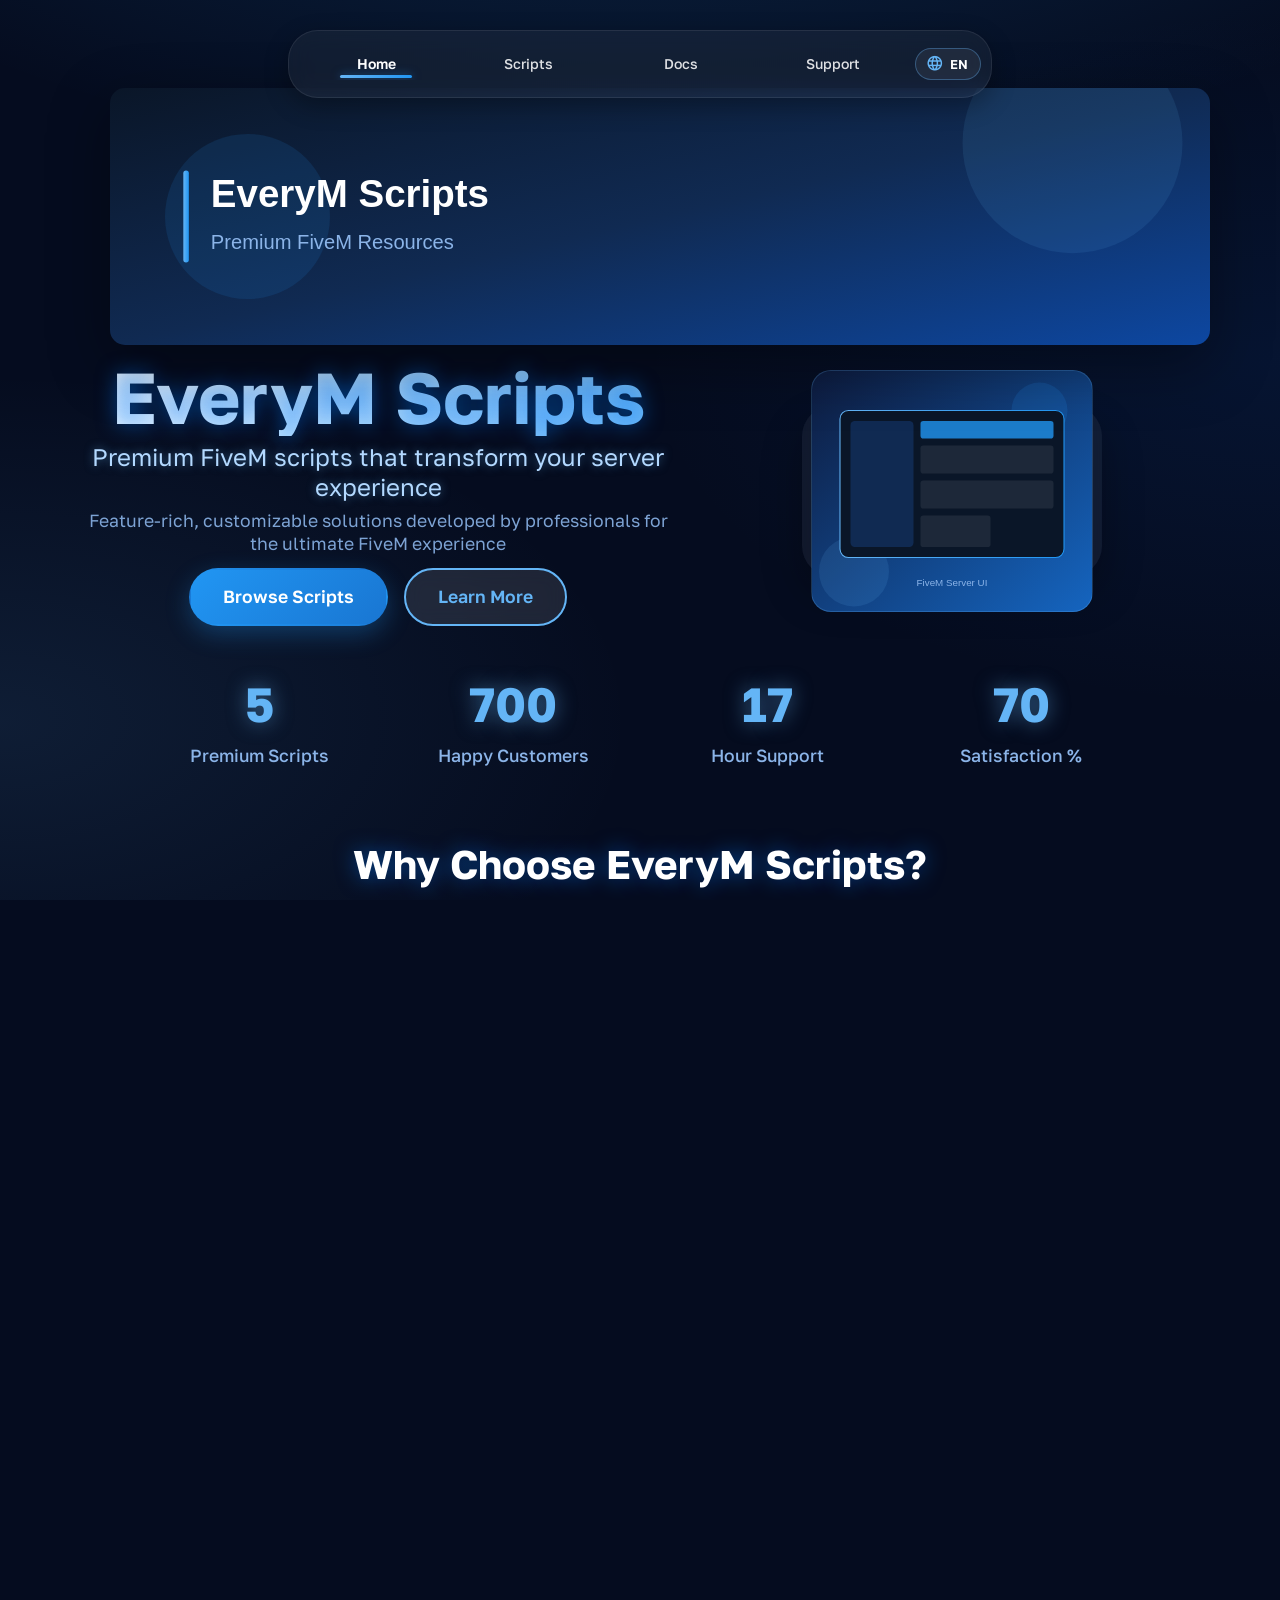
==== commit dd994f0a: "Add files via upload" ====
--- a/index.html
+++ b/index.html
@@ -16,10 +16,8 @@
 
 <div id="background"></div>
 
-<!-- Scroll Progress Bar -->
 <div class="scroll-progress" id="scrollProgress"></div>
 
-<!-- Navigation -->
 <div id="headerbar">
     <a id="home" class="headerbtns" href="index.html" data-i18n="nav.home">Home</a>
     <a id="scripts" class="headerbtns" href="scripts.html" data-i18n="nav.scripts">Scripts</a>
@@ -33,12 +31,10 @@
     </div>
 </div>
 
-<!-- Header Banner -->
 <div class="header-banner">
     <img src="assets/banner.svg" alt="EveryM Scripts Banner" class="banner-image">
 </div>
 
-<!-- Hero Section -->
 <section class="hero">
   <div class="hero-content">
     <h1 id="text" data-i18n="home.heroTitle">EveryM Scripts</h1>
@@ -56,7 +52,6 @@
   </div>
 </section>
 
-<!-- Stats Section -->
 <section class="stats">
   <div class="stats-container">
     <div class="stat-item">
@@ -78,7 +73,6 @@
   </div>
 </section>
 
-<!-- Features Section -->
 <section id="features" class="features">
   <div class="container">
     <h2 class="section-title" data-i18n="home.featuresTitle">Why Choose EveryM Scripts?</h2>
@@ -118,7 +112,6 @@
   </div>
 </section>
 
-<!-- Popular Scripts Section -->
 <section class="popular-scripts">
   <div class="container">
     <h2 class="section-title" data-i18n="home.featuredTitle">Featured Scripts</h2>
@@ -159,7 +152,6 @@
   </div>
 </section>
 
-<!-- Testimonials Section -->
 <section class="testimonials">
   <div class="container">
     <h2 class="section-title" data-i18n="home.testimonialsTitle">What Our Customers Say</h2>
@@ -247,7 +239,6 @@
   </div>
 </section>
 
-<!-- CTA Section -->
 <section class="cta">
   <div class="container">
     <h2 data-i18n="home.ctaTitle">Ready to Elevate Your FiveM Server?</h2>
@@ -262,7 +253,6 @@
   </div>
 </section>
 
-<!-- Footer -->
 <footer class="footer">
   <div class="container">
     <div class="footer-content">
--- a/style.css
+++ b/style.css
@@ -15,7 +15,7 @@
   overflow-x: hidden;
   overflow-y: scroll;
   min-height: 100%;
-  cursor: default;  
+  cursor: default;
   box-sizing: border-box;
   line-height: 1.45;
 }
@@ -208,14 +208,12 @@
   background-clip: text;
 }
 
-/* Container */
 .container {
   max-width: 1200px;
   margin: 0 auto;
   padding: 0 20px;
 }
 
-/* Header Banner */
 .header-banner {
   width: 100%;
   display: flex;
@@ -235,7 +233,6 @@
   box-shadow: 0 20px 60px rgba(0, 0, 0, 0.35);
 }
 
-/* Hero Section */
 .hero {
   min-height: auto;
   display: flex;
@@ -342,7 +339,6 @@
   50% { transform: translateY(-20px); }
 }
 
-/* Stats Section */
 .stats {
   padding: 16px 20px 28px;
 }
@@ -374,7 +370,6 @@
   font-weight: 500;
 }
 
-/* Features Section */
 .features {
   padding: 36px 20px 24px;
 }
@@ -440,7 +435,6 @@
   margin: 0;
 }
 
-/* Popular Scripts Section */
 .popular-scripts {
   padding: 36px 20px 24px;
 }
@@ -516,7 +510,6 @@
   text-align: center;
 }
 
-/* Testimonials Section */
 .testimonials {
   padding: 36px 20px 24px;
 }
@@ -584,7 +577,6 @@
   margin-top: 3px;
 }
 
-/* CTA Section */
 .cta {
   padding: 24px 20px;
   text-align: center;
@@ -614,7 +606,6 @@
   flex-wrap: wrap;
 }
 
-/* Footer */
 .footer {
   padding: 60px 20px 20px;
   border-top: 1px solid rgba(255, 255, 255, 0.08);
@@ -968,7 +959,6 @@
   background: url('constructionimg.png') no-repeat center/contain;
 }
 
-/* Scripts listing area */
 #scriptsbox {
   display: grid;
   grid-template-columns: repeat(auto-fit, minmax(350px, 1fr));
@@ -1164,7 +1154,6 @@
   .product { width: calc(100% - 48px); }
 }
 
-/* Support Page Styles */
 .support-header {
   padding: 80px 20px 16px;
   text-align: center;
@@ -1205,7 +1194,6 @@
   line-height: 1.35;
 }
 
-/* Contact Options */
 .contact-options {
   padding: 36px 20px 12px;
 }
@@ -1297,7 +1285,6 @@
   background: linear-gradient(135deg, #1976d2, #1565c0);
 }
 
-/* FAQ Section */
 .faq-section {
   padding: 36px 20px 12px;
 }
@@ -1371,7 +1358,6 @@
   margin: 0;
 }
 
-/* Support Resources */
 .support-resources {
   padding: 36px 20px 20px;
 }
@@ -1428,7 +1414,6 @@
   transform: translateY(-2px);
 }
 
-/* Professional Documentation Layout */
 .docs-layout {
   display: grid;
   grid-template-columns: 280px 1fr 320px;
@@ -1438,7 +1423,6 @@
   padding: 20px;
 }
 
-/* Left Sidebar */
 .docs-sidebar {
   background: rgba(10, 15, 35, 0.8);
   border: 1px solid rgba(33, 150, 243, 0.2);
@@ -1522,7 +1506,6 @@
   border-radius: 4px;
 }
 
-/* Navigation */
 .docs-nav {
   flex: 1;
   padding: 0 24px 24px;
@@ -1669,7 +1652,6 @@
   color: #2196f3;
 }
 
-/* Center Content */
 .docs-content {
   padding: 48px;
   background: rgba(5, 12, 31, 0.6);
@@ -1705,7 +1687,6 @@
   margin-bottom: 32px;
 }
 
-/* Feature Cards */
 .feature-grid {
   display: grid;
   grid-template-columns: repeat(auto-fit, minmax(280px, 1fr));
@@ -1756,7 +1737,6 @@
   line-height: 1.5;
 }
 
-/* Notice Boxes */
 .notice-box {
   display: flex;
   align-items: flex-start;
@@ -1801,7 +1781,6 @@
   margin: 0;
 }
 
-/* Installation Module */
 .installation-module {
   background: rgba(15, 20, 40, 0.8);
   border: 1px solid rgba(33, 150, 243, 0.2);
@@ -1858,7 +1837,6 @@
   margin-bottom: 16px;
 }
 
-/* Code Blocks */
 .code-block {
   background: rgba(10, 15, 35, 0.8);
   border: 1px solid rgba(33, 150, 243, 0.2);
@@ -1951,7 +1929,6 @@
   color: #2196f3;
 }
 
-/* Resource Tabs */
 .resource-tabs {
   display: flex;
   gap: 8px;
@@ -1979,7 +1956,6 @@
   border-bottom-color: #2196f3;
 }
 
-/* API Content */
 .api-content {
   background: rgba(10, 15, 35, 0.8);
   border: 1px solid rgba(33, 150, 243, 0.2);
@@ -2012,7 +1988,6 @@
   margin-bottom: 12px;
 }
 
-/* Right TOC */
 .docs-toc {
   background: rgba(10, 15, 35, 0.8);
   border: 1px solid rgba(33, 150, 243, 0.2);
@@ -2099,7 +2074,6 @@
   box-shadow: 0 2px 8px rgba(33, 150, 243, 0.1);
 }
 
-/* Review Slider */
 .review-slider {
   background: #1a1a1a;
   border: 1px solid #2a2a2a;
@@ -2181,7 +2155,6 @@
   color: #666;
 }
 
-/* Mobile Actions */
 .mobile-actions {
   display: none;
   position: fixed;
@@ -2234,7 +2207,6 @@
   color: #2196f3;
 }
 
-/* Responsive Design */
 @media (max-width: 1200px) {
   .docs-layout {
     grid-template-columns: 250px 1fr 280px;
@@ -2245,7 +2217,7 @@
   .docs-layout {
     grid-template-columns: 1fr;
   }
-  
+
   .docs-sidebar {
     display: none;
     position: fixed;
@@ -2260,21 +2232,20 @@
   .docs-sidebar.mobile-open {
     display: flex;
   }
-  
+
   .docs-content {
     padding: 24px;
   }
-  
+
   .docs-toc {
     display: none;
   }
-  
+
   .mobile-actions {
     display: block;
   }
 }
 
-/* Enhanced Visual Effects */
 @keyframes pulse {
   0%, 100% { transform: scale(1); }
   50% { transform: scale(1.05); }
@@ -2301,7 +2272,6 @@
   50% { box-shadow: 0 0 40px rgba(100, 181, 246, 0.8); }
 }
 
-/* Loading Animation */
 .loading {
   display: inline-block;
   width: 20px;
@@ -2316,7 +2286,6 @@
   to { transform: rotate(360deg); }
 }
 
-/* Enhanced Button Effects */
 .btn-primary, .btn-secondary, .product-btn, .contact-btn {
   position: relative;
   overflow: hidden;
@@ -2337,7 +2306,6 @@
   left: 100%;
 }
 
-/* Card Hover Effects */
 .feature-card, .preview-card, .testimonial-card, .contact-card, .resource-card {
   position: relative;
   overflow: hidden;
@@ -2360,7 +2328,6 @@
   opacity: 1;
 }
 
-/* Text Gradient Animation */
 @keyframes gradientShift {
   0%, 100% { background-position: 0% 50%; }
   50% { background-position: 100% 50%; }
@@ -2375,17 +2342,14 @@
   animation: gradientShift 8s ease infinite;
 }
 
-/* Enhanced Search Bar */
 .scriptsearch:focus {
   animation: glow 2s ease-in-out infinite;
 }
 
-/* Parallax Effect */
 .parallax {
   transition: transform 0.1s ease-out;
 }
 
-/* Notification Badge */
 .notification-badge {
   position: absolute;
   top: -8px;
@@ -2403,7 +2367,6 @@
   animation: pulse 2s infinite;
 }
 
-/* Scroll Progress Bar */
 .scroll-progress {
   position: fixed;
   top: 0;
@@ -2415,7 +2378,6 @@
   transition: width 0.1s ease;
 }
 
-/* Enhanced Mobile Responsiveness */
 @media (max-width: 420px) {
   #headerbar { padding: 6px 10px; gap: 8px; }
   #text { font-size: 1.9rem; top: auto; }
@@ -2427,8 +2389,7 @@
   #supporttxt { font-size: 2.5rem; }
   .contact-grid { grid-template-columns: 1fr; }
   .resources-grid { grid-template-columns: 1fr; }
-  
-  /* Mobile Optimizations */
+
   .hero { flex-direction: column; gap: 16px; }
   .hero-visual { order: -1; }
   .stats-container { grid-template-columns: repeat(2, 1fr); gap: 12px; }
@@ -2436,7 +2397,6 @@
   .testimonials-grid { grid-template-columns: 1fr; }
 }
 
-/* Product Modal Styles */
 .product-modal {
   display: none;
   position: fixed;
@@ -2520,12 +2480,12 @@
   padding: 30px;
   overflow-y: auto;
   max-height: calc(90vh - 200px);
-  scrollbar-width: none; /* Firefox */
-  -ms-overflow-style: none; /* IE and Edge */
+  scrollbar-width: none;
+  -ms-overflow-style: none;
 }
 
 .modal-body::-webkit-scrollbar {
-  display: none; /* Chrome, Safari, Opera */
+  display: none;
 }
 
 .modal-image {
@@ -2656,42 +2616,41 @@
   }
 }
 
-/* Modal Responsive Design */
 @media (max-width: 768px) {
   .modal-content {
     width: 95%;
     max-height: 95vh;
   }
-  
+
   .modal-body {
     flex-direction: column;
     gap: 20px;
     padding: 20px;
   }
-  
+
   .modal-image {
     flex: 0 0 auto;
   }
-  
+
   .modal-header {
     padding: 20px 20px 15px;
   }
-  
+
   .modal-header h2 {
     font-size: 1.5rem;
   }
-  
+
   .modal-footer {
     flex-direction: column;
     gap: 20px;
     align-items: stretch;
     padding: 20px;
   }
-  
+
   .modal-actions {
     justify-content: center;
   }
-  
+
   .modal-btn {
     flex: 1;
     text-align: center;
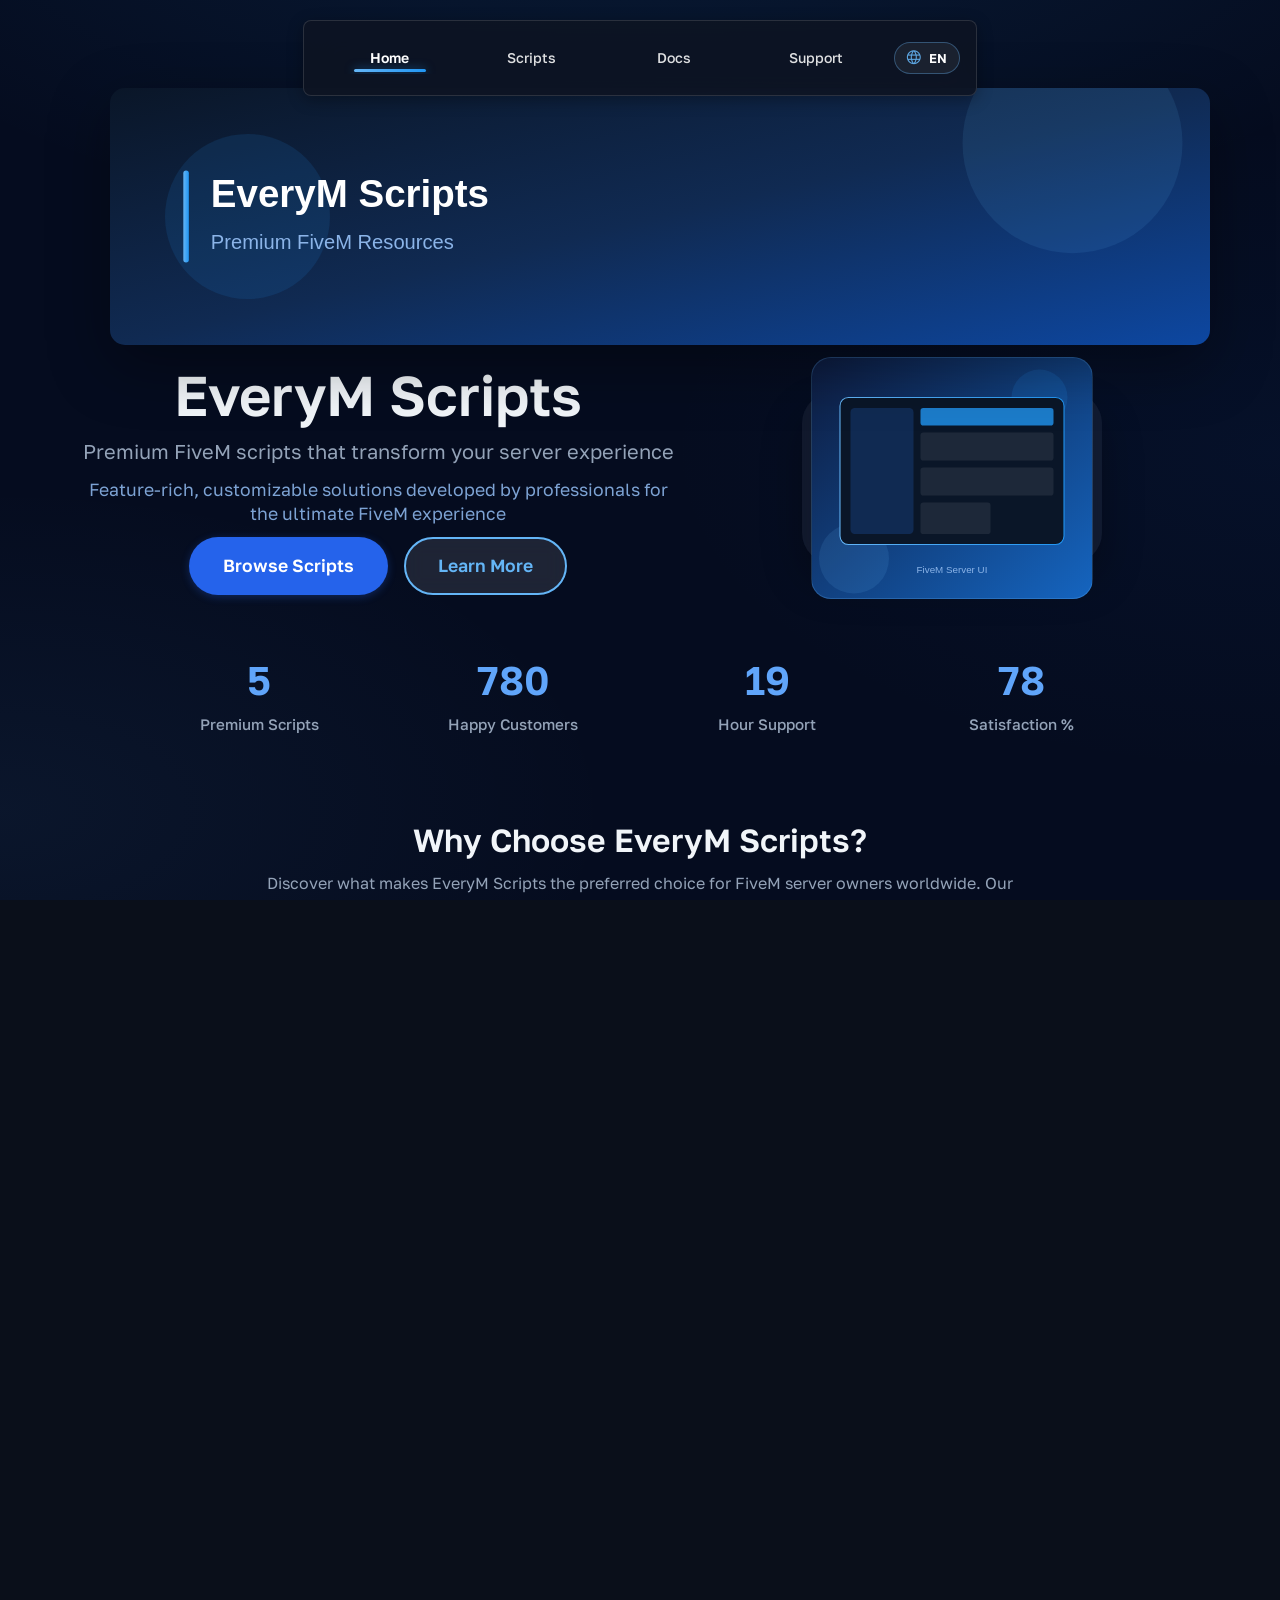
==== commit 31c2c8dc: "Add files via upload" ====
--- a/index.html
+++ b/index.html
@@ -16,8 +16,6 @@
 
 <div id="background"></div>
 
-<div class="scroll-progress" id="scrollProgress"></div>
-
 <div id="headerbar">
     <a id="home" class="headerbtns" href="index.html" data-i18n="nav.home">Home</a>
     <a id="scripts" class="headerbtns" href="scripts.html" data-i18n="nav.scripts">Scripts</a>
@@ -116,35 +114,8 @@
   <div class="container">
     <h2 class="section-title" data-i18n="home.featuredTitle">Featured Scripts</h2>
     <p class="section-description" data-i18n="home.featuredDesc">Our most popular and highly-rated scripts that server owners love</p>
-    <div class="scripts-preview">
-      <div class="preview-card" data-product-id="adminMenu">
-        <div class="preview-image" style="background: linear-gradient(135deg, #ff6b6b, #ee5a24);"></div>
-        <h3>Advanced Admin Menu</h3>
-        <p>Complete server management with intuitive interface and powerful tools</p>
-        <div class="preview-price">$15.99</div>
-        <div class="preview-rating">5.0</div>
-      </div>
-      <div class="preview-card" data-product-id="vehicleSystem">
-        <div class="preview-image" style="background: linear-gradient(135deg, #4ecdc4, #44a08d);"></div>
-        <h3>Custom Vehicle System</h3>
-        <p>Enhanced vehicle management with customization and tracking features</p>
-        <div class="preview-price">$12.99</div>
-        <div class="preview-rating">4.9</div>
-      </div>
-      <div class="preview-card" data-product-id="economyFramework">
-        <div class="preview-image" style="background: linear-gradient(135deg, #667eea, #764ba2);"></div>
-        <h3>Economy Framework</h3>
-        <p>Complete economic system with jobs, banking, and marketplace</p>
-        <div class="preview-price">$19.99</div>
-        <div class="preview-rating">4.8</div>
-      </div>
-      <div class="preview-card" data-product-id="uiFramework">
-        <div class="preview-image" style="background: linear-gradient(135deg, #f093fb, #f5576c);"></div>
-        <h3>Modern UI Framework</h3>
-        <p>Beautiful and responsive user interface components for your server</p>
-        <div class="preview-price">$8.99</div>
-        <div class="preview-rating">4.7</div>
-      </div>
+    <div class="scripts-preview" id="featuredScripts">
+      <!-- Featured scripts will be dynamically rendered here -->
     </div>
     <div class="text-center">
       <a href="scripts.html" class="btn-primary" data-i18n="common.viewAllScripts">View All Scripts</a>
@@ -252,6 +223,44 @@
     </div>
   </div>
 </section>
+
+<div id="productModal" class="product-modal">
+  <div class="modal-overlay" id="modalOverlay"></div>
+  <div class="modal-content">
+    <div class="modal-header">
+      <h2 id="modalTitle">Product Title</h2>
+      <button class="modal-close" id="modalClose">&times;</button>
+    </div>
+    <div class="modal-body">
+      <div class="modal-image">
+        <div id="modalImage"></div>
+      </div>
+      <div class="modal-info">
+        <p id="modalDescription">Product description goes here...</p>
+        <div class="modal-features" id="modalFeatures">
+          <span class="feature-tag">Feature 1</span>
+          <span class="feature-tag">Feature 2</span>
+          <span class="feature-tag">Feature 3</span>
+        </div>
+        <div class="modal-details">
+          <h3 data-i18n="common.productDetails">Product Details</h3>
+          <ul id="modalDetailsList">
+            <li>Detail 1</li>
+            <li>Detail 2</li>
+            <li>Detail 3</li>
+          </ul>
+        </div>
+      </div>
+    </div>
+    <div class="modal-footer">
+      <div class="modal-price" id="modalPrice">$0.00</div>
+      <div class="modal-actions">
+        <button class="modal-btn btn-primary dc-join-btn" data-i18n="common.purchaseDiscord">Purchase via Discord</button>
+        <a href="docs-everym-menu.html" class="modal-btn btn-secondary" id="modalDocsLink" data-i18n="common.viewDocs">View Docs</a>
+      </div>
+    </div>
+  </div>
+</div>
 
 <footer class="footer">
   <div class="container">
@@ -296,6 +305,7 @@
   </div>
 </footer>
 
+  <script src="products.js"></script>
   <script src="i18n.js" defer></script>
   <script src="script.js" defer></script>
 </body>
--- a/style.css
+++ b/style.css
@@ -7,10 +7,16 @@
   scroll-behavior: smooth;
 }
 
+:root {
+  --product-container-scale: 0.6;
+  --product-text-scale: 2;
+  --product-gap: 10px;
+}
+
 body {
   margin: 0;
   font-family: "Golos Text", sans-serif;
-  background: #050c1f;
+  background: #0a0f1a;
   color: #ffffff;
   overflow-x: hidden;
   overflow-y: scroll;
@@ -27,38 +33,39 @@
   pointer-events: none;
   background-color: #050c1f;
   background-image:
-    radial-gradient(ellipse 140% 90% at 50% -30%, rgba(33, 150, 243, 0.22), transparent 55%),
-    radial-gradient(ellipse 90% 70% at 100% 40%, rgba(13, 71, 161, 0.14), transparent 55%),
-    radial-gradient(ellipse 90% 70% at 0% 80%, rgba(100, 181, 246, 0.1), transparent 55%);
+    radial-gradient(ellipse 120% 80% at 50% -20%, rgba(33, 150, 243, 0.12), transparent 60%),
+    radial-gradient(ellipse 80% 60% at 100% 50%, rgba(13, 71, 161, 0.08), transparent 60%),
+    radial-gradient(ellipse 80% 60% at 0% 90%, rgba(100, 181, 246, 0.06), transparent 60%);
   background-repeat: no-repeat;
   background-size: 100% 100%;
   background-attachment: fixed;
 }
 
 .material-symbols-outlined {
-  font-variation-settings: 'FILL' 0, 'wght' 400, 'GRAD' 0, 'opsz' 24;
+  font-variation-settings: 'FILL' 0, 'wght' 300, 'GRAD' 0, 'opsz' 24;
   vertical-align: middle;
+  opacity: 0.9;
 }
 
 #headerbar {
   position: fixed;
-  top: 30px;
+  top: 20px;
   left: 50%;
   transform: translateX(-50%);
   display: flex;
   align-items: center;
   justify-content: space-between;
-  gap: 6px;
-  padding: 8px 10px 8px 12px;
-  background: rgba(255, 255, 255, 0.05);
-  border-radius: 30px;
-  box-shadow: 0 8px 24px rgba(0,0,0,0.3);
+  gap: 8px;
+  padding: 12px 16px;
+  background: rgba(15, 20, 35, 0.85);
+  border-radius: 8px;
+  box-shadow: 0 4px 16px rgba(0,0,0,0.3);
   min-height: 50px;
-  width: min(96vw, 680px);
-  max-width: calc(100vw - 16px);
+  width: min(92vw, 640px);
+  max-width: calc(100vw - 32px);
   overflow: visible;
-  backdrop-filter: blur(12px);
-  border: 1px solid rgba(255, 255, 255, 0.08);
+  backdrop-filter: blur(16px);
+  border: 1px solid rgba(255, 255, 255, 0.12);
   z-index: 1100;
 }
 
@@ -195,17 +202,12 @@
 }
 
 #text {
-  color: white;
-  font-size: 4.5rem;
-  font-weight: 700;
-  text-shadow: 0 0 20px rgba(0, 123, 255, 0.5);
+  color: #f1f5f9;
+  font-size: 3.5rem;
+  font-weight: 600;
   text-align: center;
-  margin: 0 0 0.4rem;
-  line-height: 1.1;
-  background: linear-gradient(135deg, #ffffff, #64b5f6);
-  -webkit-background-clip: text;
-  -webkit-text-fill-color: transparent;
-  background-clip: text;
+  margin: 0 0 0.5rem;
+  line-height: 1.2;
 }
 
 .container {
@@ -239,7 +241,7 @@
   align-items: center;
   justify-content: center;
   position: relative;
-  padding: 12px 20px 20px;
+  padding: 16px 20px 28px;
   gap: 24px;
   flex-wrap: wrap;
 }
@@ -280,15 +282,15 @@
 }
 
 .btn-primary {
-  background: linear-gradient(135deg, #2196f3, #1976d2);
+  background: #2563eb;
   color: white;
-  box-shadow: 0 8px 24px rgba(33, 150, 243, 0.3);
+  box-shadow: 0 2px 8px rgba(37, 99, 235, 0.3);
 }
 
 .btn-primary:hover {
   transform: translateY(-2px);
-  box-shadow: 0 12px 32px rgba(33, 150, 243, 0.4);
-  background: linear-gradient(135deg, #1976d2, #1565c0);
+  box-shadow: 0 4px 12px rgba(37, 99, 235, 0.4);
+  background: #1d4ed8;
 }
 
 .btn-secondary {
@@ -321,7 +323,6 @@
   display: flex;
   align-items: center;
   justify-content: center;
-  animation: float 6s ease-in-out infinite;
   box-shadow: 0 20px 40px rgba(0, 0, 0, 0.3);
 }
 
@@ -334,13 +335,10 @@
   border: 1px solid rgba(100, 181, 246, 0.25);
 }
 
-@keyframes float {
-  0%, 100% { transform: translateY(0px); }
-  50% { transform: translateY(-20px); }
-}
+
 
 .stats {
-  padding: 16px 20px 28px;
+  padding: 20px 20px 36px;
 }
 
 .stats-container {
@@ -357,86 +355,82 @@
 }
 
 .stat-number {
-  font-size: 3rem;
-  font-weight: 700;
-  color: #64b5f6;
+  font-size: 2.5rem;
+  font-weight: 600;
+  color: #60a5fa;
   margin-bottom: 4px;
-  text-shadow: 0 0 20px rgba(100, 181, 246, 0.5);
 }
 
 .stat-label {
-  font-size: 1.1rem;
-  color: #8bb4e8;
+  font-size: 0.95rem;
+  color: #94a3b8;
   font-weight: 500;
 }
 
 .features {
-  padding: 36px 20px 24px;
+  padding: 42px 20px 28px;
 }
 
 .section-title {
   text-align: center;
-  font-size: 2.5rem;
-  font-weight: 700;
-  margin: 0 0 0.65rem;
-  line-height: 1.15;
-  color: #ffffff;
-  text-shadow: 0 0 20px rgba(0, 123, 255, 0.5);
+  font-size: 2rem;
+  font-weight: 600;
+  margin: 0 0 0.75rem;
+  line-height: 1.2;
+  color: #f1f5f9;
 }
 
 .section-description {
-  font-size: 1.05rem;
-  line-height: 1.35;
+  font-size: 1rem;
+  line-height: 1.6;
   text-align: center;
-  margin: 0 auto 1.25rem;
-  color: #8bb4e8;
+  margin: 0 auto 2rem;
+  color: #94a3b8;
   max-width: 800px;
 }
 
 .features-grid {
   display: grid;
   grid-template-columns: repeat(auto-fit, minmax(300px, 1fr));
-  gap: 20px;
+  gap: 24px 20px;
 }
 
 .feature-card {
-  background: rgba(255, 255, 255, 0.05);
-  border-radius: 20px;
-  padding: 20px;
-  text-align: center;
-  backdrop-filter: blur(10px);
-  border: 1px solid rgba(255, 255, 255, 0.1);
-  transition: all 0.3s ease;
+  background: #0f1623;
+  border-radius: 4px;
+  padding: 24px;
+  text-align: left;
+  border: 1px solid rgba(255, 255, 255, 0.08);
+  transition: all 0.2s ease;
 }
 
 .feature-card:hover {
-  transform: translateY(-10px);
-  background: rgba(255, 255, 255, 0.08);
-  box-shadow: 0 20px 40px rgba(0, 0, 0, 0.3);
+  border-color: rgba(37, 99, 235, 0.4);
+  background: #121a2a;
 }
 
 .feature-icon {
-  font-size: 2.5rem;
-  margin-bottom: 10px;
-  color: #64b5f6;
-  text-shadow: 0 0 20px rgba(100, 181, 246, 0.5);
+  font-size: 1.5rem;
+  margin-bottom: 16px;
+  color: #60a5fa;
 }
 
 .feature-card h3 {
-  font-size: 1.25rem;
-  margin: 0 0 6px;
-  color: white;
+  font-size: 1.1rem;
+  margin: 0 0 8px;
+  color: #e2e8f0;
   font-weight: 600;
 }
 
 .feature-card p {
-  color: #8bb4e8;
-  line-height: 1.35;
+  color: #94a3b8;
+  line-height: 1.6;
   margin: 0;
+  font-size: 0.95rem;
 }
 
 .popular-scripts {
-  padding: 36px 20px 24px;
+  padding: 38px 20px 32px;
 }
 
 .scripts-preview {
@@ -447,47 +441,45 @@
 }
 
 .preview-card {
-  background: rgba(255, 255, 255, 0.05);
-  border-radius: 20px;
+  background: #0f1623;
+  border-radius: 4px;
   padding: 20px;
-  text-align: center;
-  backdrop-filter: blur(10px);
-  border: 1px solid rgba(255, 255, 255, 0.1);
-  transition: all 0.3s ease;
+  text-align: left;
+  border: 1px solid rgba(255, 255, 255, 0.08);
+  transition: all 0.2s ease;
 }
 
 .preview-card:hover {
-  transform: translateY(-10px);
-  background: rgba(255, 255, 255, 0.08);
-  box-shadow: 0 20px 40px rgba(0, 0, 0, 0.3);
+  border-color: rgba(37, 99, 235, 0.4);
+  background: #121a2a;
 }
 
 .preview-image {
   width: 100%;
-  height: 130px;
-  background: linear-gradient(135deg, #2196f3, #1976d2);
-  border-radius: 12px;
-  margin-bottom: 12px;
+  aspect-ratio: 16 / 9;
+  background: linear-gradient(135deg, #2563eb, #1d4ed8);
+  border-radius: 4px;
+  margin-bottom: 16px;
 }
 
 .preview-card h3 {
-  font-size: 1.2rem;
-  margin: 0 0 6px;
-  color: white;
+  font-size: 1.1rem;
+  margin: 0 0 8px;
+  color: #e2e8f0;
   font-weight: 600;
 }
 
 .preview-card p {
-  color: #8bb4e8;
-  margin: 0 0 10px;
-  line-height: 1.35;
+  color: #94a3b8;
+  margin: 0 0 12px;
+  line-height: 1.5;
+  font-size: 0.9rem;
 }
 
 .preview-price {
   font-size: 1.5rem;
   font-weight: 700;
   color: #64b5f6;
-  text-shadow: 0 0 10px rgba(100, 181, 246, 0.5);
 }
 
 .preview-rating {
@@ -511,7 +503,7 @@
 }
 
 .testimonials {
-  padding: 36px 20px 24px;
+  padding: 44px 20px 32px;
 }
 
 .testimonials-grid {
@@ -521,17 +513,16 @@
 }
 
 .testimonial-card {
-  background: rgba(255, 255, 255, 0.05);
-  border-radius: 20px;
+  background: #0f1623;
+  border-radius: 4px;
   padding: 20px;
-  backdrop-filter: blur(10px);
-  border: 1px solid rgba(255, 255, 255, 0.1);
-  transition: all 0.3s ease;
+  border: 1px solid rgba(255, 255, 255, 0.08);
+  transition: all 0.2s ease;
 }
 
 .testimonial-card:hover {
-  transform: translateY(-5px);
-  background: rgba(255, 255, 255, 0.08);
+  border-color: rgba(37, 99, 235, 0.3);
+  background: #121a2a;
 }
 
 .testimonial-content {
@@ -539,10 +530,10 @@
 }
 
 .testimonial-content p {
-  color: #8bb4e8;
+  color: #cbd5e1;
   font-style: italic;
-  font-size: 1rem;
-  line-height: 1.35;
+  font-size: 0.95rem;
+  line-height: 1.6;
   margin: 0;
 }
 
@@ -578,7 +569,7 @@
 }
 
 .cta {
-  padding: 24px 20px;
+  padding: 32px 20px 36px;
   text-align: center;
 }
 
@@ -588,7 +579,6 @@
   margin: 0 0 0.4rem;
   line-height: 1.15;
   color: white;
-  text-shadow: 0 0 20px rgba(100, 181, 246, 0.3);
 }
 
 .cta p {
@@ -607,7 +597,7 @@
 }
 
 .footer {
-  padding: 60px 20px 20px;
+  padding: 72px 20px 24px;
   border-top: 1px solid rgba(255, 255, 255, 0.08);
 }
 
@@ -692,13 +682,12 @@
 }
 
 #dsc {
-  color: #b3d9ff;
-  font-size: 1.5rem;
+  color: #94a3b8;
+  font-size: 1.25rem;
   font-weight: 400;
-  text-shadow: 0 0 10px rgba(100, 181, 246, 0.5);
   text-align: center;
-  margin: 0 0 0.4rem;
-  line-height: 1.25;
+  margin: 0 0 0.75rem;
+  line-height: 1.5;
 }
 
 #scriptscontainer {
@@ -725,10 +714,6 @@
   font-size: 3.2rem;
   font-weight: 700;
   margin-bottom: 0.75rem;
-  background: linear-gradient(135deg, #ffffff, #64b5f6);
-  -webkit-background-clip: text;
-  -webkit-text-fill-color: transparent;
-  background-clip: text;
 }
 
 .scriptsearch {
@@ -824,22 +809,7 @@
   font-size: 1.1rem;
 }
 
-#discord-float-container {
-  position: fixed;
-  inset: 0;
-  pointer-events: none;
-  z-index: 0;
-  overflow: hidden;
-  opacity: 0.35;
-}
-
-.discord-logo {
-  position: absolute;
-  top: 0;
-  left: 0;
-  background: url('assets/discord.svg') no-repeat center/contain;
-  opacity: 0.04;
-}
+
 
 .dc-join-btn,
 .yt-join-btn {
@@ -961,33 +931,36 @@
 
 #scriptsbox {
   display: grid;
-  grid-template-columns: repeat(auto-fit, minmax(350px, 1fr));
-  gap: 30px;
+  grid-template-columns: repeat(auto-fit, minmax(calc(250px / var(--product-container-scale)), 1fr));
+  gap: var(--product-gap);
   justify-content: center;
   align-items: flex-start;
   padding: 18px;
 }
 
 .product {
-  background: rgba(255, 255, 255, 0.05);
-  border-radius: 20px;
+  background: rgba(255, 255, 255, 0.03);
+  border-radius: 10px;
   overflow: hidden;
   backdrop-filter: blur(10px);
-  border: 1px solid rgba(255, 255, 255, 0.1);
+  border: 1px solid rgba(255, 255, 255, 0.06);
   transition: all 0.3s ease;
   display: flex;
   flex-direction: column;
+  cursor: pointer;
+  transform: scale(var(--product-container-scale));
+  transform-origin: top left;
 }
 
 .product:hover {
-  transform: translateY(-10px);
-  background: rgba(255, 255, 255, 0.08);
-  box-shadow: 0 20px 40px rgba(0, 0, 0, 0.3);
+  transform: scale(var(--product-container-scale)) translateY(-4px);
+  background: rgba(255, 255, 255, 0.06);
+  box-shadow: 0 8px 20px rgba(0, 0, 0, 0.2);
 }
 
 .product-image {
   width: 100%;
-  height: 200px;
+  aspect-ratio: 1.4 / 1;
   overflow: hidden;
   position: relative;
 }
@@ -1000,21 +973,7 @@
   overflow: hidden;
 }
 
-.product-preview::after {
-  content: '';
-  position: absolute;
-  top: 0;
-  left: 0;
-  right: 0;
-  bottom: 0;
-  background: linear-gradient(45deg, transparent 30%, rgba(255,255,255,0.1) 50%, transparent 70%);
-  transform: translateX(-100%);
-  transition: transform 0.6s;
-}
-
-.product:hover .product-preview::after {
-  transform: translateX(100%);
-}
+
 
 #everymmenuimg {
   width: 100%;
@@ -1024,25 +983,25 @@
 }
 
 .product-content {
-  padding: 25px;
+  padding: calc(15px * var(--product-container-scale));
   flex: 1;
   display: flex;
   flex-direction: column;
 }
 
 .product-content h3 {
-  font-size: 1.4rem;
+  font-size: calc(1rem * var(--product-text-scale));
   font-weight: 600;
   color: white;
-  margin-bottom: 12px;
-  text-shadow: 0 0 10px rgba(100, 181, 246, 0.3);
+  margin-bottom: calc(8px * var(--product-container-scale));
 }
 
 .product-description {
   color: #8bb4e8;
-  line-height: 1.6;
-  margin-bottom: 20px;
+  line-height: 1.3;
+  margin-bottom: calc(12px * var(--product-container-scale));
   flex: 1;
+  font-size: calc(0.85rem * var(--product-text-scale));
 }
 
 .product-features {
@@ -1055,9 +1014,9 @@
 .feature-tag {
   background: rgba(100, 181, 246, 0.2);
   color: #64b5f6;
-  padding: 4px 12px;
-  border-radius: 15px;
-  font-size: 0.85rem;
+  padding: calc(3px * var(--product-container-scale)) calc(8px * var(--product-container-scale));
+  border-radius: calc(10px * var(--product-container-scale));
+  font-size: calc(0.85rem * var(--product-text-scale));
   font-weight: 500;
   border: 1px solid rgba(100, 181, 246, 0.3);
 }
@@ -1066,34 +1025,17 @@
   display: flex;
   justify-content: space-between;
   align-items: center;
-  padding-top: 15px;
+  padding-top: calc(15px * var(--product-container-scale));
   border-top: 1px solid rgba(255, 255, 255, 0.1);
 }
 
 .product-price {
-  font-size: 1.5rem;
+  font-size: calc(1.1rem * var(--product-text-scale));
   font-weight: 700;
   color: #64b5f6;
-  text-shadow: 0 0 10px rgba(100, 181, 246, 0.5);
-}
-
-.product-btn {
-  background: linear-gradient(135deg, #2196f3, #1976d2);
-  color: white;
-  border: none;
-  padding: 10px 20px;
-  border-radius: 20px;
-  font-weight: 600;
-  cursor: pointer;
-  transition: all 0.3s ease;
-  box-shadow: 0 4px 12px rgba(33, 150, 243, 0.3);
-}
-
-.product-btn:hover {
-  transform: translateY(-2px);
-  box-shadow: 0 6px 20px rgba(33, 150, 243, 0.4);
-  background: linear-gradient(135deg, #1976d2, #1565c0);
-}
+}
+
+
 
 .scripts-header {
   padding: 120px 20px 60px;
@@ -1163,25 +1105,15 @@
   color: white;
   font-size: 3.5rem;
   font-weight: 700;
-  text-shadow: 0 0 20px rgba(100, 181, 246, 0.5);
   margin: 0 0 0.4rem;
   line-height: 1.1;
-  background: linear-gradient(135deg, #ffffff, #64b5f6);
-  -webkit-background-clip: text;
-  -webkit-text-fill-color: transparent;
-  background-clip: text;
 }
 
 #docstxt {
   color: white;
   font-size: 3.5rem;
   font-weight: 700;
-  text-shadow: 0 0 20px rgba(100, 181, 246, 0.5);
   margin-bottom: 1rem;
-  background: linear-gradient(135deg, #ffffff, #64b5f6);
-  -webkit-background-clip: text;
-  -webkit-text-fill-color: transparent;
-  background-clip: text;
 }
 
 #supportdsc {
@@ -1206,26 +1138,26 @@
 }
 
 .contact-card {
-  background: rgba(255, 255, 255, 0.05);
-  border-radius: 20px;
+  background: rgba(255, 255, 255, 0.03);
+  border-radius: 18px;
   padding: 20px;
   text-align: center;
   backdrop-filter: blur(10px);
-  border: 1px solid rgba(255, 255, 255, 0.1);
+  border: 1px solid rgba(255, 255, 255, 0.06);
   transition: all 0.3s ease;
 }
 
 .contact-card:hover {
-  transform: translateY(-10px);
-  background: rgba(255, 255, 255, 0.08);
-  box-shadow: 0 20px 40px rgba(0, 0, 0, 0.3);
+  transform: translateY(-4px);
+  background: rgba(255, 255, 255, 0.06);
+  box-shadow: 0 8px 20px rgba(0, 0, 0, 0.2);
 }
 
 .contact-icon {
-  font-size: 2.5rem;
-  margin-bottom: 10px;
+  font-size: 2rem;
+  margin-bottom: 12px;
   color: #64b5f6;
-  text-shadow: 0 0 20px rgba(100, 181, 246, 0.5);
+  opacity: 0.85;
 }
 
 .contact-icon .material-symbols-outlined {
@@ -1370,18 +1302,18 @@
 }
 
 .resource-card {
-  background: rgba(255, 255, 255, 0.05);
-  border-radius: 20px;
+  background: rgba(255, 255, 255, 0.03);
+  border-radius: 14px;
   padding: 20px;
   text-align: center;
   backdrop-filter: blur(10px);
-  border: 1px solid rgba(255, 255, 255, 0.1);
+  border: 1px solid rgba(255, 255, 255, 0.06);
   transition: all 0.3s ease;
 }
 
 .resource-card:hover {
-  transform: translateY(-5px);
-  background: rgba(255, 255, 255, 0.08);
+  transform: translateY(-3px);
+  background: rgba(255, 255, 255, 0.06);
 }
 
 .resource-card h3 {
@@ -2246,15 +2178,9 @@
   }
 }
 
-@keyframes pulse {
-  0%, 100% { transform: scale(1); }
-  50% { transform: scale(1.05); }
-}
-
-@keyframes shimmer {
-  0% { background-position: -1000px 0; }
-  100% { background-position: 1000px 0; }
-}
+
+
+
 
 @keyframes slideInUp {
   from {
@@ -2267,10 +2193,7 @@
   }
 }
 
-@keyframes glow {
-  0%, 100% { box-shadow: 0 0 20px rgba(100, 181, 246, 0.5); }
-  50% { box-shadow: 0 0 40px rgba(100, 181, 246, 0.8); }
-}
+
 
 .loading {
   display: inline-block;
@@ -2286,97 +2209,19 @@
   to { transform: rotate(360deg); }
 }
 
-.btn-primary, .btn-secondary, .product-btn, .contact-btn {
-  position: relative;
-  overflow: hidden;
-}
-
-.btn-primary::before, .btn-secondary::before, .product-btn::before, .contact-btn::before {
-  content: '';
-  position: absolute;
-  top: 0;
-  left: -100%;
-  width: 100%;
-  height: 100%;
-  background: linear-gradient(90deg, transparent, rgba(255, 255, 255, 0.2), transparent);
-  transition: left 0.5s;
-}
-
-.btn-primary:hover::before, .btn-secondary:hover::before, .product-btn:hover::before, .contact-btn:hover::before {
-  left: 100%;
-}
-
-.feature-card, .preview-card, .testimonial-card, .contact-card, .resource-card {
-  position: relative;
-  overflow: hidden;
-}
-
-.feature-card::before, .preview-card::before, .testimonial-card::before, .contact-card::before, .resource-card::before {
-  content: '';
-  position: absolute;
-  top: -50%;
-  left: -50%;
-  width: 200%;
-  height: 200%;
-  background: radial-gradient(circle, rgba(100, 181, 246, 0.1) 0%, transparent 70%);
-  opacity: 0;
-  transition: opacity 0.3s ease;
-  pointer-events: none;
-}
-
-.feature-card:hover::before, .preview-card:hover::before, .testimonial-card:hover::before, .contact-card:hover::before, .resource-card:hover::before {
-  opacity: 1;
-}
-
-@keyframes gradientShift {
-  0%, 100% { background-position: 0% 50%; }
-  50% { background-position: 100% 50%; }
-}
-
-.animated-gradient {
-  background: linear-gradient(270deg, #64b5f6, #2196f3, #1976d2, #64b5f6);
-  background-size: 400% 400%;
-  -webkit-background-clip: text;
-  -webkit-text-fill-color: transparent;
-  background-clip: text;
-  animation: gradientShift 8s ease infinite;
-}
-
-.scriptsearch:focus {
-  animation: glow 2s ease-in-out infinite;
-}
-
-.parallax {
-  transition: transform 0.1s ease-out;
-}
-
-.notification-badge {
-  position: absolute;
-  top: -8px;
-  right: -8px;
-  background: #ff4757;
-  color: white;
-  border-radius: 50%;
-  width: 20px;
-  height: 20px;
-  display: flex;
-  align-items: center;
-  justify-content: center;
-  font-size: 0.75rem;
-  font-weight: 700;
-  animation: pulse 2s infinite;
-}
-
-.scroll-progress {
-  position: fixed;
-  top: 0;
-  left: 0;
-  width: 0%;
-  height: 3px;
-  background: linear-gradient(90deg, #64b5f6, #2196f3);
-  z-index: 1000;
-  transition: width 0.1s ease;
-}
+
+
+
+
+
+
+
+
+
+
+
+
+
 
 @media (max-width: 420px) {
   #headerbar { padding: 6px 10px; gap: 8px; }
